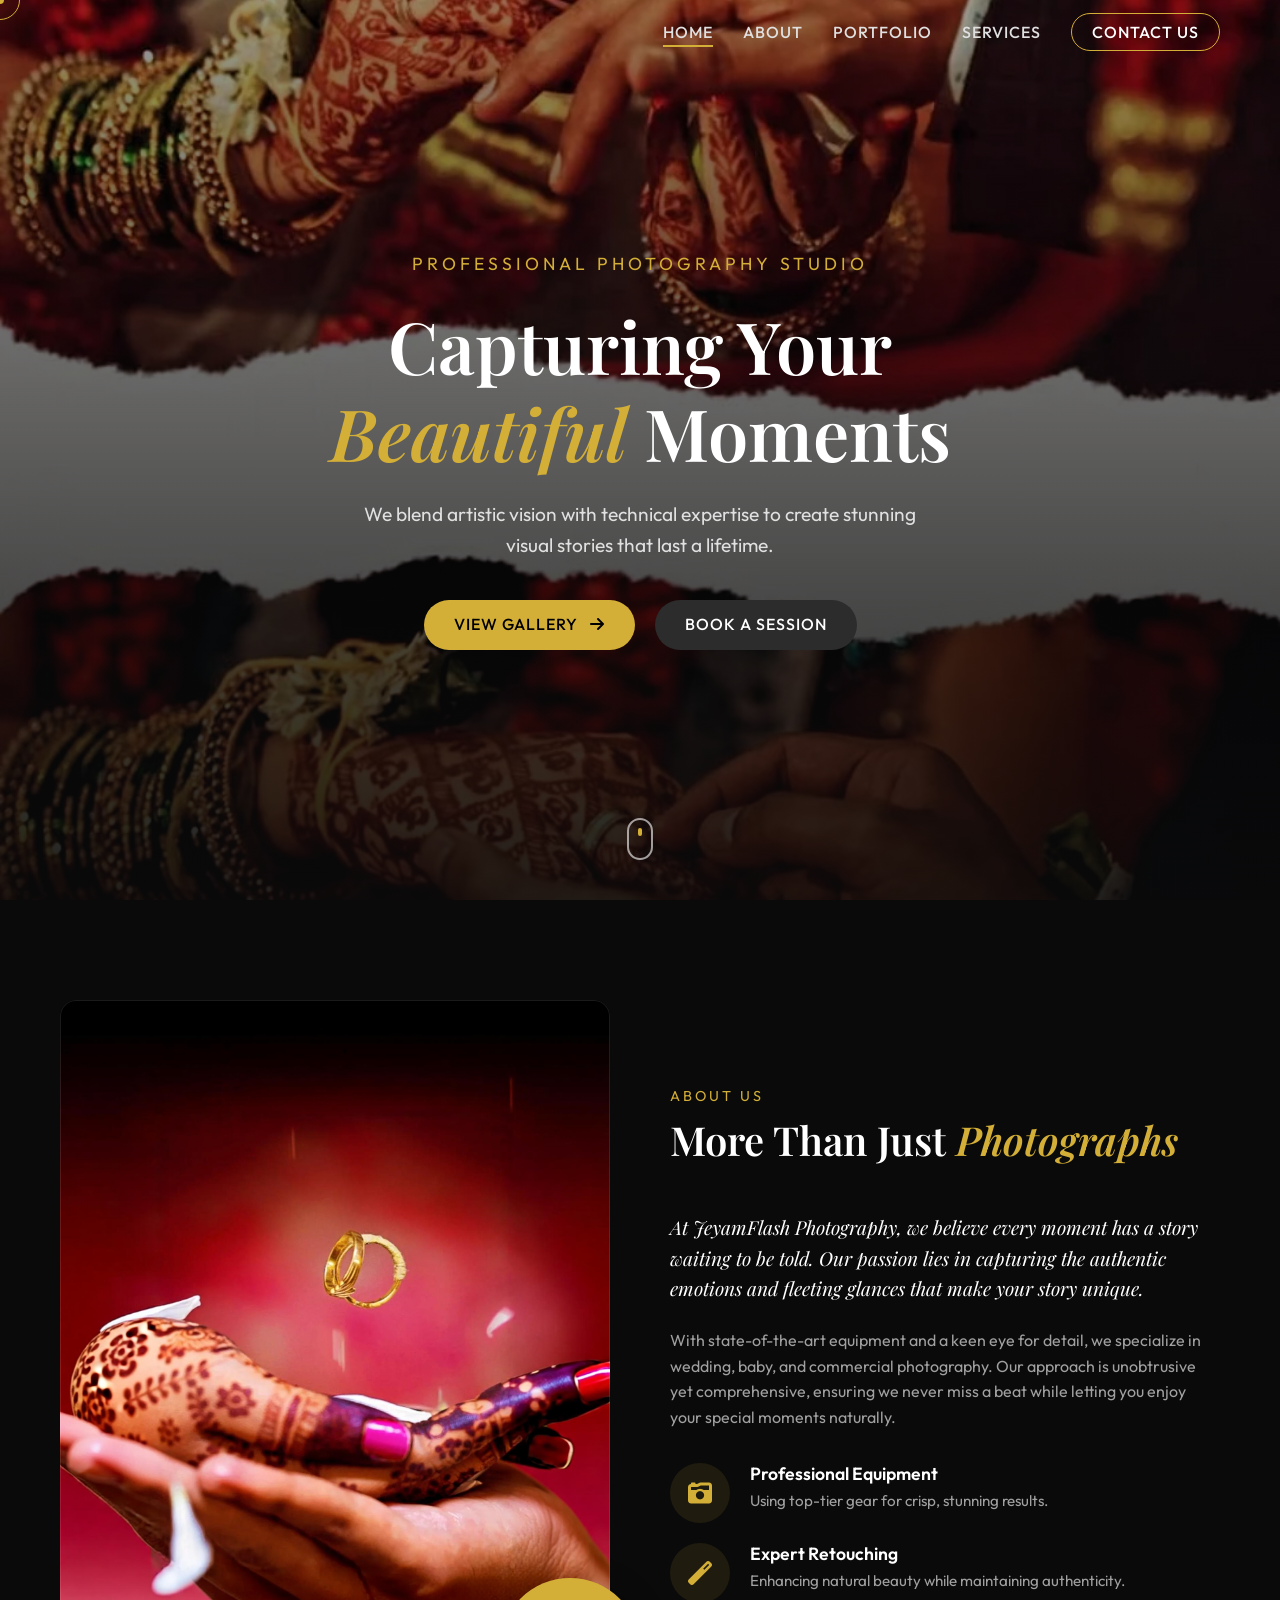
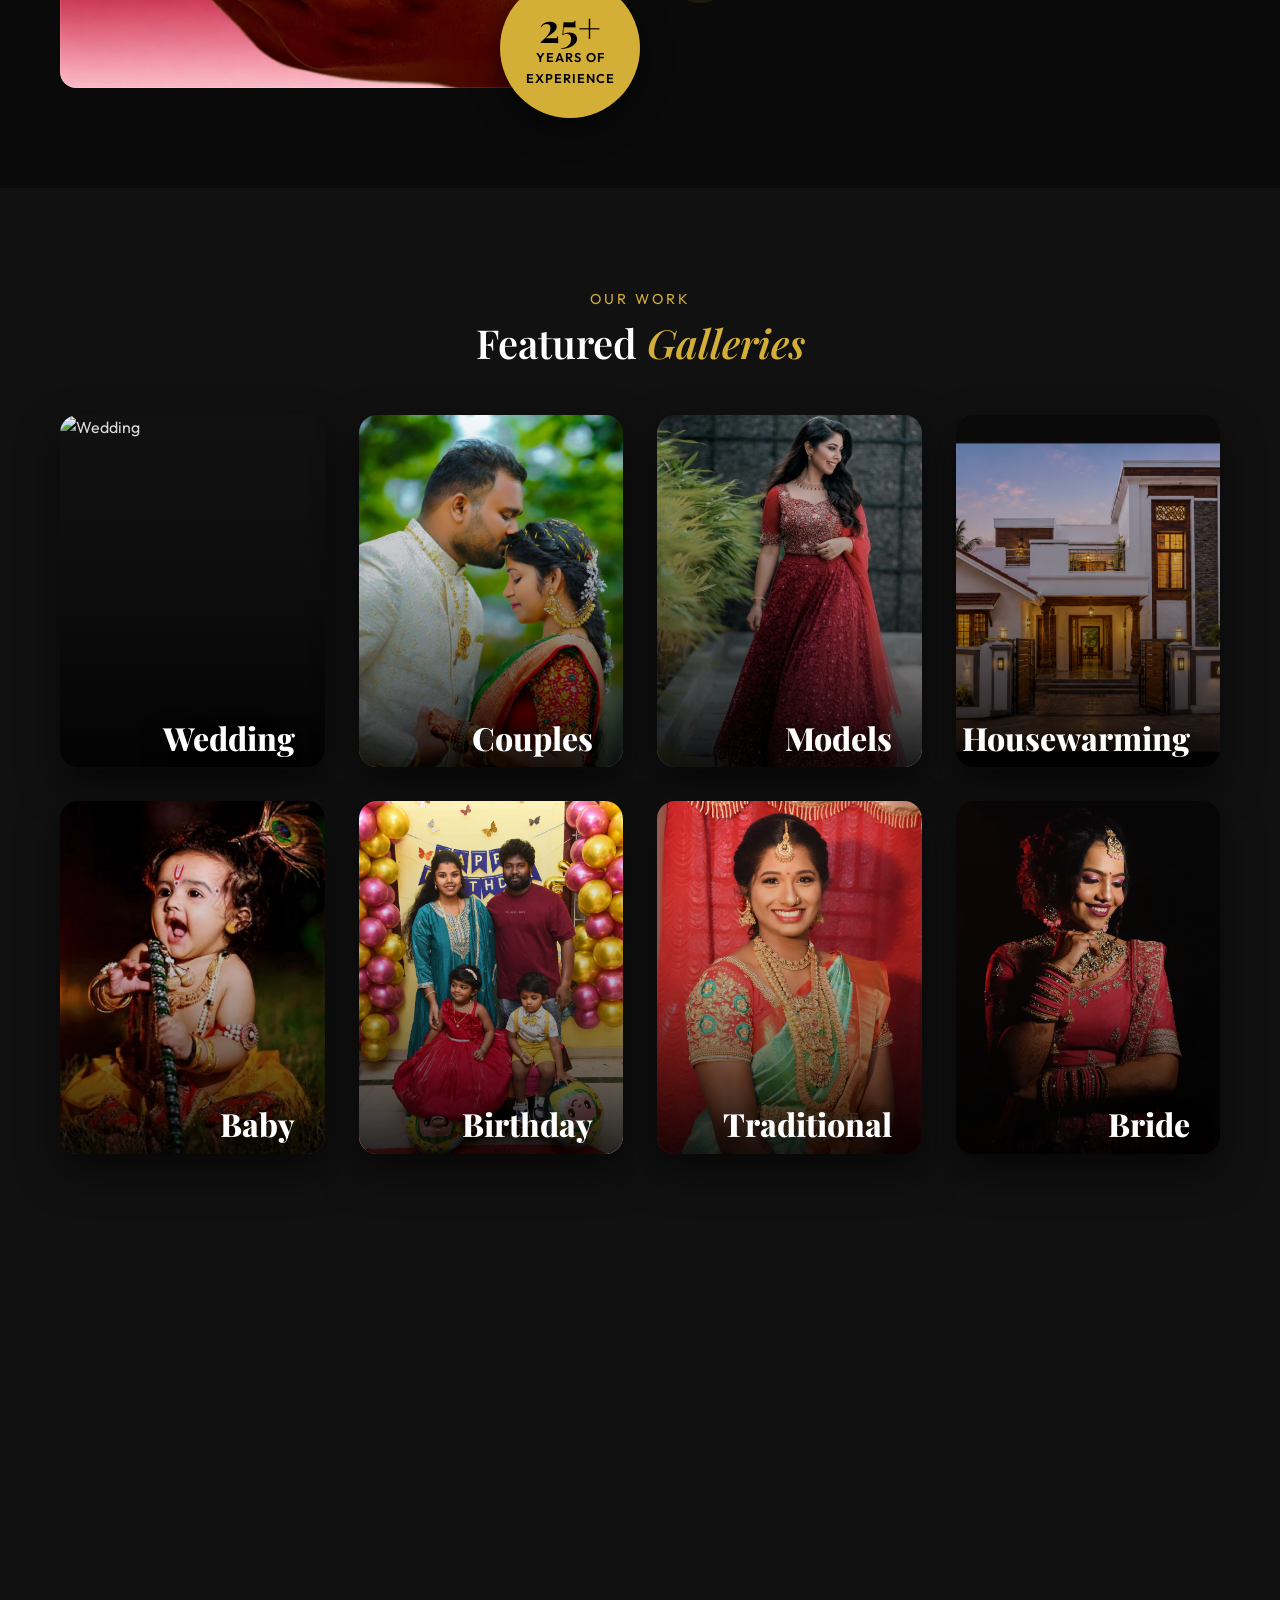
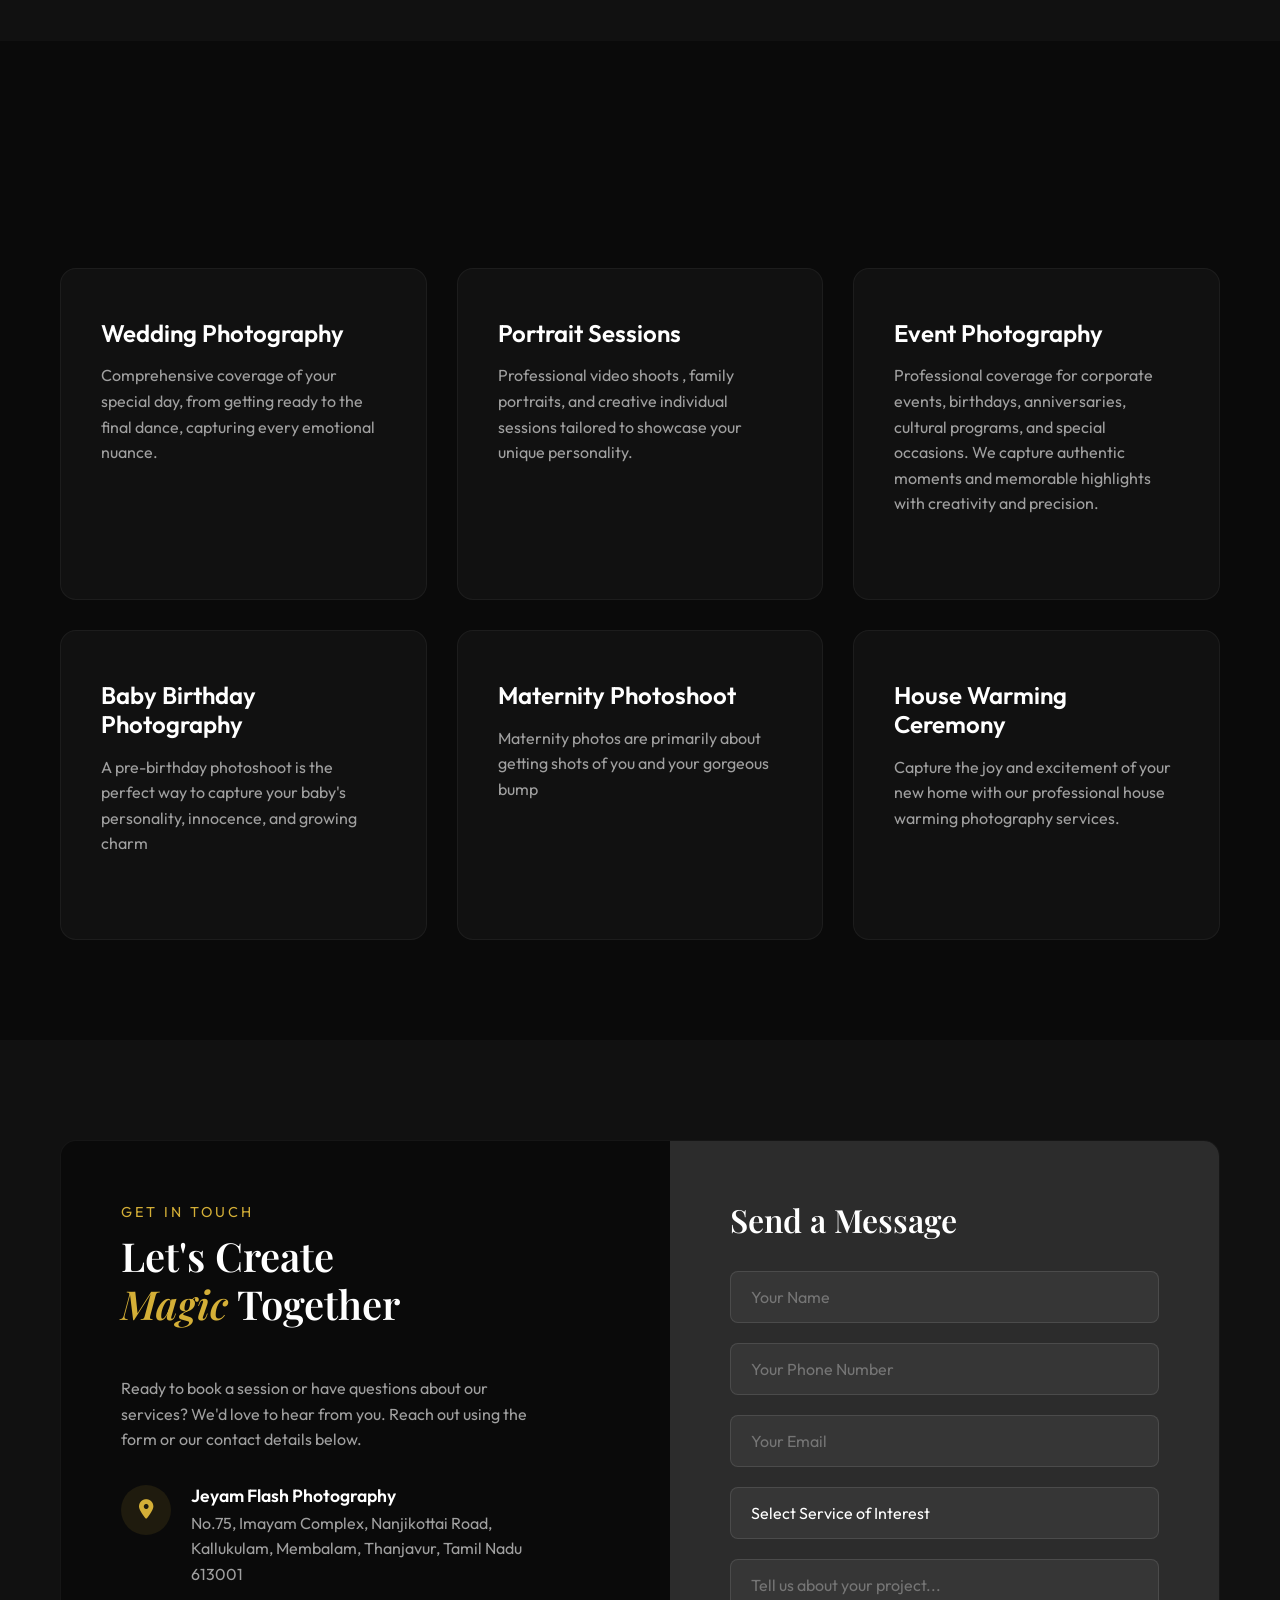
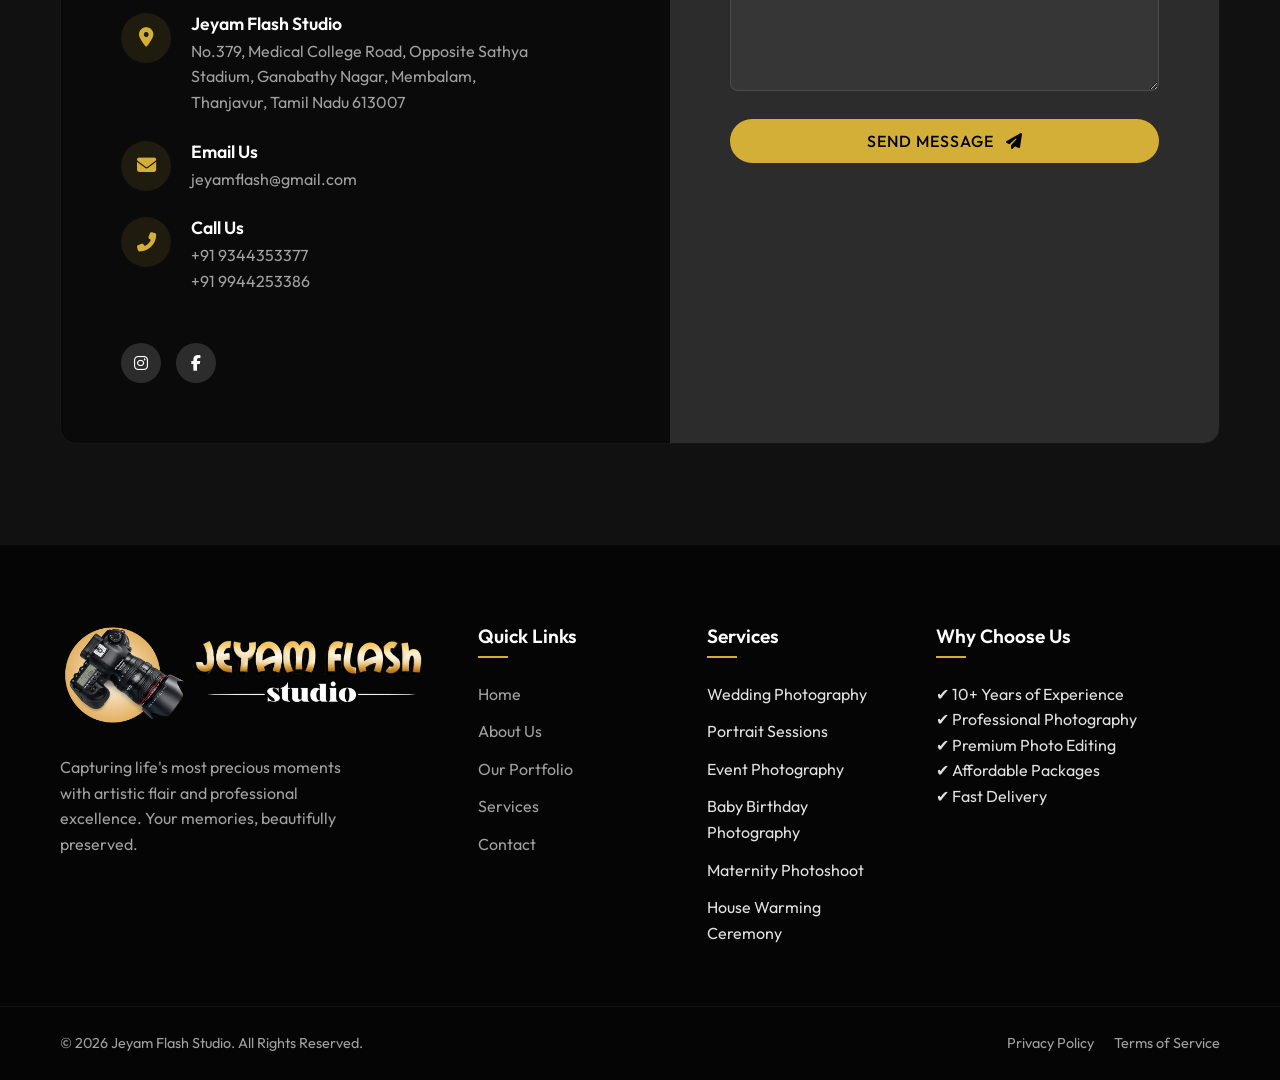
==== index.html @ 6a7c5057 "Add files via upload" ====
<!DOCTYPE html>
<html lang="en">
<head>
    <meta charset="UTF-8">
	<title>Jeyam Flash Digital Studio And Video | Wedding Photography in Thanjavur</title>
	
	<meta charset="UTF-8">
	<meta name="viewport" content="width=device-width, initial-scale=1.0">

	<meta name="title" content="Jeyam Flash Digital Studio And Video">
	<meta name="description" content="Jeyam Flash Digital Studio And Video offers wedding photography, videography, outdoor photoshoots, passport photos, photo frames, album design, drone photography, and digital printing services in Thanjavur.">
	<meta name="keywords" content="Jeyam Flash Studio, Wedding Photography Thanjavur, Wedding Videography, Outdoor Photoshoot, Baby Photoshoot, Passport Photo, Photo Frame, Drone Photography, Album Design, Digital Studio, Thanjavur Photographer">
	<meta name="author" content="Jeyam Flash Digital Studio And Video">
	<meta name="robots" content="index, follow">
	<meta name="language" content="English">
	<meta name="revisit-after" content="7 days">

	<!-- Canonical -->
	<link rel="canonical" href="https://www.yourdomain.com/">

	<!-- Favicon -->
	<link rel="icon" type="image/png" href="favicon.png">

	<!-- Open Graph (Facebook & WhatsApp) -->
	<meta property="og:type" content="website">
	<meta property="og:title" content="Jeyam Flash Digital Studio And Video">
	<meta property="og:description" content="Professional Wedding Photography & Videography Services in Thanjavur.">
	<meta property="og:image" content="https://www.jeyamflash.com/og-image.jpg">
	<meta property="og:url" content="https://www.jeyamflash.com/">
	<meta property="og:site_name" content="Jeyam Flash Digital Studio">

	<!-- Theme Color -->
	<meta name="theme-color" content="#0f172a">

	<!-- Structured Data (Local Business) -->
	<script type="application/ld+json">
	{
	  "@context": "https://schema.org",
	  "@type": "PhotographyBusiness",
	  "name": "Jeyam Flash Digital Studio And Video",
	  "image": "https://www.jeyamflash.com/logo.png",
	  "url": "https://jeyamflash.com",
	  "telephone": "+919944253386",
	  "address": {
		"@type": "PostalAddress",
		"streetAddress": "70, Imayam Complex, Near Maris Corner, N K Road",
		"addressLocality": "Thanjavur",
		"addressRegion": "Tamil Nadu",
		"postalCode": "613001",
		"addressCountry": "IN"
	  },
	  "priceRange": "₹₹",
	  "sameAs": [
		"https://www.facebook.com/jeyamflashthanjavur",
		"https://www.instagram.com/jeyamflashstudio"
	  ]
	}
	</script>	
    
    <!-- Google Fonts -->
    <link rel="preconnect" href="https://fonts.googleapis.com">
    <link rel="preconnect" href="https://fonts.gstatic.com" crossorigin>
    <link href="https://fonts.googleapis.com/css2?family=Outfit:wght@300;400;500;700&family=Playfair+Display:ital,wght@0,400;0,600;1,400&display=swap" rel="stylesheet">
    
	<!-- Favicon for website -->
	<link rel="icon" type="image/png" href="favicon.png">
	
    <!-- Font Awesome for Icons -->
    <link rel="stylesheet" href="https://cdnjs.cloudflare.com/ajax/libs/font-awesome/6.4.0/css/all.min.css">
    
    <link rel="stylesheet" href="style.css">
</head>
<body>
    <!-- Custom Cursor -->
    <div class="cursor-dot"></div>
    <div class="cursor-outline"></div>

    <!-- Navigation -->
    <nav class="navbar">
        <div class="nav-container">
            <a href="index.html" class="logo">
                <img src="logo.png" alt="logo-png-transparent" width="400" height="105" loading="lazy" style="max-width:0%;height:auto;">
            </a>
            
            <div class="menu-btn">
                <div class="menu-btn-burger"></div>
            </div>

            <ul class="nav-links">
                <li><a href="#home" class="active">Home</a></li>
                <li><a href="#about">About</a></li>
                <li><a href="category.html?category=wedding">Portfolio</a></li>
                <li><a href="#services">Services</a></li>
                <li><a href="#contact" class="btn-primary-outline">Contact Us</a></li>
            </ul>
        </div>
    </nav>

    <!-- Hero Section -->
    <header id="home" class="hero">
        <div class="hero-bg">
            <!-- Will be set in CSS or added dynamically -->
        </div>
        <div class="hero-content">
            <p class="subtitle animate-fade-up">Professional Photography Studio</p>
            <h1 class="animate-fade-up delay-1">Capturing Your <br> <span class="highlight-text">Beautiful</span> Moments</h1>
            <p class="hero-desc animate-fade-up delay-2">We blend artistic vision with technical expertise to create stunning visual stories that last a lifetime.</p>
            <div class="hero-btns animate-fade-up delay-3">
                <a href="#portfolio" class="btn btn-primary">View Gallery <i class="fas fa-arrow-right"></i></a>
                <a href="#contact" class="btn btn-secondary">Book a Session</a>
            </div>
        </div>
        
        <div class="scroll-indicator">
            <span class="mouse">
                <span class="wheel"></span>
            </span>
        </div>
    </header>

    <!-- About Section -->
    <section id="about" class="about section-padding">
        <div class="container">
            <div class="about-grid">
                <div class="about-image-wrapper reveal-left">
                    <div class="about-image">
                        <!-- Image injected via CSS/JS -->
                        <img src="Coverpic.jpg" alt="Photographer at work" id="about-img-element">
                    </div>
                    <div class="experience-badge">
                        <span class="number">25+</span>
                        <span class="text">Years of<br>Experience</span>
                    </div>
                </div>
                
                <div class="about-content reveal-right">
                    <div class="section-title">
                        <span class="sub-title">About Us</span>
                        <h2>More Than Just <span class="highlight-text">Photographs</span></h2>
                    </div>
                    <p class="main-p">At JeyamFlash Photography, we believe every moment has a story waiting to be told. Our passion lies in capturing the authentic emotions and fleeting glances that make your story unique.</p>
                    <p>With state-of-the-art equipment and a keen eye for detail, we specialize in wedding, baby, and commercial photography. Our approach is unobtrusive yet comprehensive, ensuring we never miss a beat while letting you enjoy your special moments naturally.</p>
                    
                    <div class="features-list">
                        <div class="feature-item">
                            <i class="fas fa-camera-retro"></i>
                            <div>
                                <h4>Professional Equipment</h4>
                                <p>Using top-tier gear for crisp, stunning results.</p>
                            </div>
                        </div>
                        <div class="feature-item">
                            <i class="fas fa-magic"></i>
                            <div>
                                <h4>Expert Retouching</h4>
                                <p>Enhancing natural beauty while maintaining authenticity.</p>
                            </div>
                        </div>
                    </div>
                </div>
            </div>
        </div>
    </section>

    <!-- Portfolio Section -->
    <section id="portfolio" class="portfolio section-padding bg-darker">
        <div class="container">
            <div class="section-title text-center reveal-up">
                <span class="sub-title">Our Work</span>
                <h2>Featured <span class="highlight-text">Galleries</span></h2>
            </div>

            <!-- <div class="portfolio-filter reveal-up">
                <a href="category.html?category=wedding" class="filter-btn">Wedding</a>
                <a href="category.html?category=baby" class="filter-btn">Baby</a>
                <a href="category.html?category=prewedding" class="filter-btn">PreWedding</a>
                <a href="category.html?category=traditional" class="filter-btn">Traditional</a>
                <a href="category.html?category=maternity" class="filter-btn">Maternity</a>
                <a href="category.html?category=bride" class="filter-btn">Bride</a>
                <a href="category.html?category=groom" class="filter-btn">Groom</a>
                <a href="category.html?category=model" class="filter-btn">Model</a>
                
            </div> -->

            <div class="portfolio-grid">
                <a href="category.html?category=wedding" class="portfolio-item category-card reveal-up">
                    <div class="portfolio-img">
                        <img src="jeyam_flash_wedding_001.jpg" alt="Wedding">
                    </div>
                    <div class="portfolio-overlay">
                        <div class="portfolio-info">
                            <h3>Wedding</h3>
                        </div>
                    </div>
                </a>


                <a href="category.html?category=couples" class="portfolio-item category-card reveal-up">
                    <div class="portfolio-img">
                        <img src="jeyam_flash_couples_001.jpg" alt="Couples">
                    </div>
                    <div class="portfolio-overlay">
                        <div class="portfolio-info">
                            <h3>Couples</h3>
                        </div>
                    </div>
                </a>

                

                <a href="category.html?category=model" class="portfolio-item category-card reveal-up">
                    <div class="portfolio-img">
                        <img src="Jeyammodel1.jpg" alt="Models">
                    </div>
                    <div class="portfolio-overlay">
                        <div class="portfolio-info">
                            <h3>Models</h3>
                        </div>
                    </div>
                </a>

                 <a href="category.html?category=housewarming" class="portfolio-item category-card reveal-up">
                    <div class="portfolio-img">
                        <img src="HousePic1.png" alt="Housewarming">
                    </div>
                    <div class="portfolio-overlay">
                        <div class="portfolio-info">
                            <h3>Housewarming</h3>
                        </div>
                    </div>
                </a>

                <a href="category.html?category=baby" class="portfolio-item category-card reveal-up">
                    <div class="portfolio-img">
                        <img src="JeyamBaby.jpg" alt="Baby">
                    </div>
                    <div class="portfolio-overlay">
                        <div class="portfolio-info">
                            <h3>Baby</h3>
                        </div>
                    </div>
                </a>

                <a href="category.html?category=birthday" class="portfolio-item category-card reveal-up">
                    <div class="portfolio-img">
                        <img src="jeyam_flash_birthday_001.jpg" alt="Birthday">
                    </div>
                    <div class="portfolio-overlay">
                        <div class="portfolio-info">
                            <h3>Birthday</h3>
                        </div>
                    </div>
                </a>

                <a href="category.html?category=traditional" class="portfolio-item category-card reveal-up">
                    <div class="portfolio-img">
                        <img src="JeyamTraditional.jpg" alt="Traditional">
                    </div>
                    <div class="portfolio-overlay">
                        <div class="portfolio-info">
                            <h3>Traditional</h3>
                        </div>
                    </div>
                </a>

                <a href="category.html?category=bride" class="portfolio-item category-card reveal-up">
                    <div class="portfolio-img">
                        <img src="JeyamBride.jpg" alt="Bride">
                    </div>
                    <div class="portfolio-overlay">
                        <div class="portfolio-info">
                            <h3>Bride</h3>
                        </div>
                    </div>
                </a>

                <a href="category.html?category=groom" class="portfolio-item category-card reveal-up">
                    <div class="portfolio-img">
                        <img src="Jeyamgroom3.jpg" alt="Groom">
                    </div>
                    <div class="portfolio-overlay">
                        <div class="portfolio-info">
                            <h3>Groom</h3>
                        </div>
                    </div>
                </a>

                <a href="category.html?category=maternity" class="portfolio-item category-card reveal-up">
                    <div class="portfolio-img">
                        <img src="JeyamMaternity.jpg" alt="Maternity">
                    </div>
                    <div class="portfolio-overlay">
                        <div class="portfolio-info">
                            <h3>Maternity</h3>
                        </div>
                    </div>
                </a>
				
                <a href="category.html?category=passport" class="portfolio-item category-card reveal-up">
                    <div class="portfolio-img">
                        <img src="jeyam_flash_photocopy_001.jpg" alt="Passport Size Photo">
                    </div>
                    <div class="portfolio-overlay">
                        <div class="portfolio-info">
                            <h3>Photocopy</h3>
                        </div>
                    </div>
                </a>				

                <a href="category.html?category=idcard" class="portfolio-item category-card reveal-up">
                    <div class="portfolio-img">
                        <img src="jeyam_flash_idcard_001.jpg" alt="ID Card">
                    </div>
                    <div class="portfolio-overlay">
                        <div class="portfolio-info">
                            <h3>ID Card</h3>
                        </div>
                    </div>
                </a>

            </div>
    </section>

    <!-- Services Section -->
    <section id="services" class="services section-padding">
        <div class="container">
            <div class="section-title text-center reveal-up">
                <span class="sub-title">What We Do</span>
                <h2>Our <span class="highlight-text">Services</span></h2>
            </div>

            <div class="services-grid">
                <div class="service-card reveal-up">
                   
                    <h3>Wedding Photography</h3>
                    <p>Comprehensive coverage of your special day, from getting ready to the final dance, capturing every emotional nuance.</p>
                    <!-- <a href="#" class="service-link">Learn More <i class="fas fa-arrow-right"></i></a> -->
                </div>

                <div class="service-card reveal-up" style="transition-delay: 100ms;">
                   
                    <h3>Portrait Sessions</h3>
                    <p>Professional video shoots , family portraits, and creative individual sessions tailored to showcase your unique personality.</p>
                    <!-- <a href="#" class="service-link">Learn More <i class="fas fa-arrow-right"></i></a> -->
                </div>

                <div class="service-card reveal-up" style="transition-delay: 200ms;">
                    
                    <h3>Event Photography</h3>
                    <p>Professional coverage for corporate events, birthdays, anniversaries, cultural programs, and special occasions. We capture authentic moments and memorable highlights with creativity and precision.</p>
                    <!-- <a href="#" class="service-link">Learn More <i class="fas fa-arrow-right"></i></a> -->
                </div>

                <div class="service-card reveal-up" style="transition-delay: 200ms;">
                    
                    <h3>Baby Birthday Photography</h3>
                    <p>A pre-birthday photoshoot is the perfect way to capture your baby's personality, innocence, and growing charm</p>
                    <!-- <a href="#" class="service-link">Learn More <i class="fas fa-arrow-right"></i></a> -->
                </div>

                <div class="service-card reveal-up" style="transition-delay: 200ms;">
                    
                    <h3>Maternity Photoshoot</h3>
                    <p>Maternity photos are primarily about getting shots of you and your gorgeous bump</p>
                    <!-- <a href="#" class="service-link">Learn More <i class="fas fa-arrow-right"></i></a> -->
                </div>

                <div class="service-card reveal-up" style="transition-delay: 200ms;">
                    
                    <h3>House Warming Ceremony</h3>
                    <p>Capture the joy and excitement of your new home with our professional house warming photography services.</p>
                    <!-- <a href="#" class="service-link">Learn More <i class="fas fa-arrow-right"></i></a> -->
                </div>

            </div>
        </div>
    </section>

    <!-- Contact Section -->
    <section id="contact" class="contact section-padding bg-darker">
        <div class="container">
            <div class="contact-wrapper">
                <div class="contact-info reveal-left">
                    <div class="section-title">
                        <span class="sub-title">Get In Touch</span>
                        <h2>Let's Create <br><span class="highlight-text">Magic</span> Together</h2>
                    </div>
                    <p>Ready to book a session or have questions about our services? We'd love to hear from you. Reach out using the form or our contact details below.</p>
                    
                    <div class="contact-details">
                        <div class="contact-item">
                            <div class="icon-box">
                                <i class="fas fa-map-marker-alt"></i>
                            </div>
                            <div>
                                <h4>Jeyam Flash Photography</h4>
                                <p>No.75, Imayam Complex, Nanjikottai Road, Kallukulam, Membalam, Thanjavur, Tamil Nadu 613001 </p>
                            </div>
                        </div>

                        <div class="contact-item">
                            <div class="icon-box">
                                <i class="fas fa-map-marker-alt"></i>
                            </div>
                            <div>
                                <h4>Jeyam Flash Studio</h4>
                                <p>No.379, Medical College Road, Opposite Sathya Stadium, Ganabathy Nagar, Membalam, Thanjavur, Tamil Nadu 613007</p>
                            </div>
                        </div>
                        
                        <div class="contact-item">
                            <div class="icon-box">
                                <i class="fas fa-envelope"></i>
                            </div>
                            <div>
                                <h4>Email Us</h4>
                                <p>jeyamflash@gmail.com</p>
                            </div>
                        </div>
                        
                        <div class="contact-item">
                            <div class="icon-box">
                                <i class="fas fa-phone-alt"></i>
                            </div>
                            <div>
                                <h4>Call Us</h4>
                                <p>+91 9344353377</p>
                                <p>+91 9944253386</p>
                            </div>
                        </div>
                    </div>
                    
                    <div class="social-links">
                        <a href="https://www.instagram.com/jeyamflashstudio/reels/" target="_blank" rel="noopener noreferrer"><i class="fab fa-instagram"></i></a>
                        <a href="https://www.facebook.com/jeyamflash/" target="_blank" rel="noopener noreferrer"><i class="fab fa-facebook-f"></i></a>
                    </div>
                </div>
                
                <div class="contact-form-wrapper reveal-right">
                    <form class="contact-form" id="contactForm">
                        <h3>Send a Message</h3>
                        <div class="form-group">
                            <input type="text" id="name" placeholder="Your Name" required>
                        </div>
                        <div class="form-group">
                            <input type="tel" id="phone" placeholder="Your Phone Number" pattern="[0-9]+" inputmode="numeric" required>
                        </div>
                        <div class="form-group">
                            <input type="email" id="email" placeholder="Your Email" required>
                        </div>
                        <div class="form-group">
                            <select id="service" required>
                                <option value="" disabled selected>Select Service of Interest</option>
                                <option value="wedding">Wedding Photography</option>
                                <option value="house-warming">House Warming</option>
                                <option value="pre-wedding">Pre-Wedding Photography</option>
                                <option value="baby photoshoot">Baby Photoshoot</option>
                                <option value="maternity photoshoot">Maternity Photoshoot</option>
                                <option value="house-warming ceremony">House Warming Ceremony</option>
                                <option value="other">Other</option>
                            </select>
                        </div>
                        <div class="form-group">
                            <textarea id="message" rows="5" placeholder="Tell us about your project..." required></textarea>
                        </div>
                        <button type="submit" class="btn btn-primary w-100">Send Message <i class="fas fa-paper-plane"></i></button>
                    </form>
                </div>
            </div>
        </div>
    </section>

    <!-- Footer -->
    <footer>
        <div class="footer-top">
            <div class="container">
                <div class="footer-grid">
                    <div class="footer-widget brand-widget">
                        <a href="#" class="logo">
                            <span class="logo-text"><img src="logo.png" alt="Jeyam Flash Studio Logo" class="logo-img"></span>
                        </a>
                        <p>Capturing life's most precious moments with artistic flair and professional excellence. Your memories, beautifully preserved.</p>
                    </div>
                    
                    <div class="footer-widget links-widget">
                        <h3>Quick Links</h3>
                        <ul>
                            <li><a href="#home">Home</a></li>
                            <li><a href="#about">About Us</a></li>
                            <li><a href="#portfolio">Our Portfolio</a></li>
                            <li><a href="#services">Services</a></li>
                            <li><a href="#contact">Contact</a></li>
                        </ul>
                    </div>
					
                    <div class="footer-widget links-widget">
                        <h3>Services</h3>
                        <ul>
                            <li>Wedding Photography</li>
                            <li>Portrait Sessions</li>
                            <li>Event Photography</li>
                            <li>Baby Birthday Photography</li>
                            <li>Maternity Photoshoot</li>
							<li>House Warming Ceremony</li>
                        </ul>
                    </div>
                    
                    <div class="footer-widget">
						<h3>Why Choose Us</h3>

						<ul class="footer-list">
							<li>✔ 10+ Years of Experience</li>
							<li>✔ Professional Photography</li>
							<li>✔ Premium Photo Editing</li>
							<li>✔ Affordable Packages</li>
							<li>✔ Fast Delivery</li>
						</ul>
					</div>
                </div>
            </div>
        </div>
        
        <div class="footer-bottom">
            <div class="container">
                <div class="bottom-content">
                    <p>&copy; 2026 Jeyam Flash Studio. All Rights Reserved.</p>
                    <div class="footer-bottom-links">
                        <a href="#">Privacy Policy</a>
                        <a href="#">Terms of Service</a>
                    </div>
                </div>
            </div>
        </div>
    </footer>

    <script src="script.js"></script>
</body>
</html>
---- style.css ----
/* 
 * JeyamFlash Photography - Style
 */

:root {
    /* Color Palette - Premium Dark Theme */
    --bg-color: #0a0a0a;
    --bg-color-alt: #111111;
    --bg-color-glass: rgba(10, 10, 10, 0.8);
    --text-color: #e0e0e0;
    --text-color-muted: #a0a0a0;
    
    /* Brand Colors */
    --primary-color: #d4af37; /* Gold */
    --primary-color-hover: #f1c40f;
    --secondary-color: #2c2c2c;
    --secondary-color-hover: #3c3c3c;
    
    /* Typography */
    --font-primary: 'Outfit', sans-serif;
    --font-secondary: 'Playfair Display', serif;
    
    /* Layout */
    --container-width: 1200px;
    --section-padding: 100px 0;
    
    /* Borders & Shadows */
    --border-radius: 8px;
    --border-radius-lg: 16px;
    --box-shadow: 0 10px 30px rgba(0, 0, 0, 0.5);
    --glass-border: 1px solid rgba(255, 255, 255, 0.05);
    
    /* Transitions */
    --transition-fast: 0.3s ease;
    --transition-slow: 0.6s cubic-bezier(0.16, 1, 0.3, 1);
}

/* Base Styles */
* {
    margin: 0;
    padding: 0;
    box-sizing: border-box;
}

html {
    scroll-behavior: smooth;
    font-size: 16px;
}

/* Ensure anchored sections aren't hidden behind the fixed navbar */
html {
    /* Adjust this value if your navbar height changes */
    scroll-padding-top: 90px;
}

body {
    font-family: var(--font-primary);
    background-color: var(--bg-color);
    color: var(--text-color);
    line-height: 1.6;
    overflow-x: hidden;
    cursor: none; /* Hide default cursor for custom cursor */
    min-height: 100vh;
}

h1, h2, h3, h4, h5, h6 {
    font-family: var(--font-secondary);
    color: #ffffff;
    font-weight: 600;
    line-height: 1.2;
}

a {
    text-decoration: none;
    color: inherit;
    transition: var(--transition-fast);
}

ul {
    list-style: none;
}

img {
    max-width: 100%;
    height: auto;
    display: block;
}

.container {
    max-width: var(--container-width);
    margin: 0 auto;
    padding: 0 20px;
}

.section-padding {
    padding: var(--section-padding);
}

.bg-darker {
    background-color: var(--bg-color-alt);
}

.text-center {
    text-align: center;
}

.mt-5 {
    margin-top: 3rem;
}

.w-100 {
    width: 100%;
}

/* Custom Cursor */
.cursor-dot {
    width: 8px;
    height: 8px;
    background-color: var(--primary-color);
    border-radius: 50%;
    position: fixed;
    top: 0;
    left: 0;
    transform: translate(-50%, -50%);
    z-index: 9999;
    pointer-events: none;
    transition: width 0.2s, height 0.2s;
}

.cursor-outline {
    width: 40px;
    height: 40px;
    border: 1px solid var(--primary-color);
    border-radius: 50%;
    position: fixed;
    top: 0;
    left: 0;
    transform: translate(-50%, -50%);
    z-index: 9998;
    pointer-events: none;
    transition: width 0.2s, height 0.2s, background-color 0.2s;
}

/* Ensure navbar remains on top of any page content */
.navbar,
.nav-links,
.nav-links li a.btn-primary-outline {
    position: relative;
    z-index: 100001;
}

/* Typography Utilities */
.highlight {
    color: var(--primary-color);
}

.highlight-text {
    font-style: italic;
    color: var(--primary-color);
}

.section-title {
    margin-bottom: 3rem;
}

.section-title .sub-title {
    display: block;
    font-family: var(--font-primary);
    font-size: 0.9rem;
    text-transform: uppercase;
    letter-spacing: 3px;
    color: var(--primary-color);
    margin-bottom: 0.5rem;
}

.section-title h2 {
    font-size: 2.5rem;
    position: relative;
    display: inline-block;
}

/* Buttons */
.btn {
    display: inline-block;
    padding: 12px 30px;
    border-radius: 30px;
    font-weight: 500;
    font-size: 1rem;
    letter-spacing: 1px;
    cursor: pointer;
    transition: var(--transition-fast);
    border: none;
    outline: none;
    text-transform: uppercase;
    font-family: var(--font-primary);
}

.btn i {
    margin-left: 8px;
    transition: transform var(--transition-fast);
}

.btn:hover i {
    transform: translateX(5px);
}

.btn-primary {
    background-color: var(--primary-color);
    color: #000;
}

.btn-primary:hover {
    background-color: var(--primary-color-hover);
    box-shadow: 0 5px 15px rgba(212, 175, 55, 0.4);
}

.btn-secondary {
    background-color: var(--secondary-color);
    color: #fff;
}

.btn-secondary:hover {
    background-color: var(--secondary-color-hover);
}

.btn-outline {
    background-color: transparent;
    border: 1px solid var(--primary-color);
    color: var(--primary-color);
}

.btn-outline:hover {
    background-color: var(--primary-color);
    color: #000;
}

.btn-primary-outline {
    border: 1px solid var(--primary-color);
    color: #fff;
    padding: 8px 20px;
    border-radius: 20px;
    position: relative;
    z-index: 1002;
    pointer-events: auto;
    white-space: nowrap;
}

.btn-primary-outline:hover {
    
    color: white;
}

/* Navigation */
.navbar {
    position: fixed;
    top: 0;
    left: 0;
    width: 100%;
    padding: 20px 0;
    z-index: 99999;
    transition: var(--transition-fast);
}

.navbar.scrolled {
    background-color: var(--bg-color-glass);
    backdrop-filter: blur(10px);
    -webkit-backdrop-filter: blur(10px);
    padding: 15px 0;
    border-bottom: var(--glass-border);
    box-shadow: 0 4px 30px rgba(0, 0, 0, 0.1);
}

.nav-container {
    max-width: var(--container-width);
    margin: 0 auto;
    padding: 0 20px;
    display: flex;
    justify-content: space-between;
    align-items: center;
}

.logo {
    display: inline-flex;
    align-items: center;
    gap: 12px;
    font-family: var(--font-secondary);
    font-size: 1.8rem;
    font-weight: 600;
}

.nav-logo {
    height: 64px;
    width: auto;
    display: block;
}

.logo-text {
    letter-spacing: 1px;
}

.nav-links {
    display: flex;
    align-items: center;
    gap: 30px;
    position: relative;
    z-index: 1001;
}

.nav-links li a {
    font-size: 1rem;
    font-weight: 500;
    text-transform: uppercase;
    letter-spacing: 1px;
    position: relative;
}

.nav-links li a:not(.btn-primary-outline)::after {
    content: '';
    position: absolute;
    width: 0;
    height: 2px;
    bottom: -5px;
    left: 0;
    background-color: var(--primary-color);
    transition: var(--transition-fast);
}

.nav-links li a:not(.btn-primary-outline):hover::after,
.nav-links li a.active:not(.btn-primary-outline)::after {
    width: 100%;
}

.nav-links li a:hover {
    color: var(--primary-color);
}

.menu-btn {
    display: none;
    cursor: pointer;
    width: 30px;
    height: 20px;
    position: relative;
    z-index: 1001;
}

.menu-btn-burger {
    width: 100%;
    height: 2px;
    background-color: #fff;
    position: absolute;
    top: 50%;
    transform: translateY(-50%);
    transition: var(--transition-fast);
}

.menu-btn-burger::before,
.menu-btn-burger::after {
    content: '';
    position: absolute;
    width: 100%;
    height: 2px;
    background-color: #fff;
    transition: var(--transition-fast);
}

.menu-btn-burger::before {
    top: -8px;
}

.menu-btn-burger::after {
    top: 8px;
}

.menu-btn.open .menu-btn-burger {
    background-color: transparent;
}

.menu-btn.open .menu-btn-burger::before {
    transform: rotate(45deg);
    top: 0;
}

.menu-btn.open .menu-btn-burger::after {
    transform: rotate(-45deg);
    top: 0;
}

/* Hero Section */
.hero {
    height: 100vh;
    min-height: 600px;
    display: flex;
    align-items: center;
    justify-content: center;
    position: relative;
    text-align: center;
    padding: 0 20px;
    overflow: hidden;
}

.hero-bg {
    position: absolute;
    top: 0;
    left: 0;
    width: 100%;
    height: 100%;
    background: linear-gradient(rgba(0, 0, 0, 0.4), rgba(10, 10, 10, 0.9)), url('Jeyamcover.jpg') center/cover no-repeat;
    z-index: -1;
    transform: scale(1.05);
    transition: transform 10s ease-out;
}

.hero.loaded .hero-bg {
    transform: scale(1);
}

.hero-content {
    max-width: 800px;
    z-index: 1;
}

.hero .subtitle {
    font-size: 1.1rem;
    letter-spacing: 4px;
    text-transform: uppercase;
    color: var(--primary-color);
    margin-bottom: 1.5rem;
}

.hero h1 {
    font-size: 4.5rem;
    margin-bottom: 1.5rem;
}

.hero-desc {
    font-size: 1.2rem;
    color: var(--text-color);
    margin-bottom: 2.5rem;
    max-width: 600px;
    margin-left: auto;
    margin-right: auto;
}

.hero-btns {
    display: flex;
    gap: 20px;
    justify-content: center;
}

/* Scroll Indicator */
.scroll-indicator {
    position: absolute;
    bottom: 40px;
    left: 50%;
    transform: translateX(-50%);
}

.mouse {
    width: 26px;
    height: 42px;
    border: 2px solid rgba(255, 255, 255, 0.6);
    border-radius: 20px;
    display: block;
    position: relative;
}

.wheel {
    width: 4px;
    height: 8px;
    background-color: var(--primary-color);
    border-radius: 2px;
    position: absolute;
    top: 8px;
    left: 50%;
    transform: translateX(-50%);
    animation: scroll 2s infinite;
}

@keyframes scroll {
    0% { top: 8px; opacity: 1; }
    100% { top: 24px; opacity: 0; }
}

/* Animations */
.animate-fade-up {
    opacity: 0;
    transform: translateY(30px);
    transition: opacity 1s ease, transform 1s ease;
}

.animate-fade-up.active {
    opacity: 1;
    transform: translateY(0);
}

.delay-1 { transition-delay: 0.2s; }
.delay-2 { transition-delay: 0.4s; }
.delay-3 { transition-delay: 0.6s; }

/* Scroll Reveal */
.reveal-up {
    opacity: 0;
    transform: translateY(50px);
    transition: all 0.8s ease;
}

.reveal-left {
    opacity: 0;
    transform: translateX(-50px);
    transition: all 0.8s ease;
}

.reveal-right {
    opacity: 0;
    transform: translateX(50px);
    transition: all 0.8s ease;
}

.reveal-up.active, .reveal-left.active, .reveal-right.active {
    opacity: 1;
    transform: translate(0);
}

/* About Section */
.about-grid {
    display: grid;
    grid-template-columns: 1fr 1fr;
    gap: 60px;
    align-items: center;
}

.about-image-wrapper {
    position: relative;
    border-radius: var(--border-radius-lg);
}

.about-image {
    border-radius: var(--border-radius-lg);
    overflow: hidden;
    position: relative;
}

.about-image::before {
    content: '';
    position: absolute;
    top: 0;
    left: 0;
    width: 100%;
    height: 100%;
    border-radius: var(--border-radius-lg);
    box-shadow: inset 0 0 0 1px rgba(255, 255, 255, 0.1);
    z-index: 1;
    pointer-events: none;
}

.about-image img {
    width: 100%;
    height: auto;
    object-fit: cover;
    transition: transform 0.8s ease;
}

.about-image:hover img {
    transform: scale(1.05);
}

.experience-badge {
    position: absolute;
    bottom: -30px;
    right: -30px;
    background-color: var(--primary-color);
    color: #000;
    padding: 30px;
    border-radius: 50%;
    width: 140px;
    height: 140px;
    display: flex;
    flex-direction: column;
    justify-content: center;
    align-items: center;
    text-align: center;
    box-shadow: var(--box-shadow);
    z-index: 2;
}

.experience-badge .number {
    font-family: var(--font-secondary);
    font-size: 2.5rem;
    font-weight: 700;
    line-height: 1;
}

.experience-badge .text {
    font-size: 0.8rem;
    text-transform: uppercase;
    font-weight: 600;
    letter-spacing: 1px;
}

.about-content .main-p {
    font-size: 1.2rem;
    color: #fff;
    margin-bottom: 1.5rem;
    font-family: var(--font-secondary);
    font-style: italic;
}

.about-content p {
    margin-bottom: 2rem;
    color: var(--text-color-muted);
}

.features-list {
    display: flex;
    flex-direction: column;
    gap: 20px;
}

.feature-item {
    display: flex;
    align-items: flex-start;
    gap: 20px;
}

.feature-item i {
    font-size: 1.5rem;
    color: var(--primary-color);
    background-color: rgba(212, 175, 55, 0.1);
    width: 60px;
    height: 60px;
    border-radius: 50%;
    display: flex;
    align-items: center;
    justify-content: center;
    flex-shrink: 0;
}

.feature-item h4 {
    margin-bottom: 5px;
    font-family: var(--font-primary);
    font-size: 1.1rem;
}

.feature-item p {
    margin-bottom: 0;
    font-size: 0.95rem;
}

/* Portfolio Section */
.portfolio-filter {
    display: flex;
    justify-content: center;
    gap: 15px;
    margin-bottom: 3rem;
    flex-wrap: wrap;
}

.filter-btn {
    background: transparent;
    border: none;
    color: var(--text-color);
    font-family: var(--font-primary);
    font-size: 1rem;
    text-transform: uppercase;
    letter-spacing: 1px;
    padding: 8px 20px;
    cursor: pointer;
    position: relative;
    transition: var(--transition-fast);
}

.filter-btn::after {
    content: '';
    position: absolute;
    width: 0;
    height: 2px;
    bottom: 0;
    left: 50%;
    transform: translateX(-50%);
    background-color: var(--primary-color);
    transition: var(--transition-fast);
}

.filter-btn:hover, .filter-btn.active {
    color: #fff;
}

.filter-btn:hover::after, .filter-btn.active::after {
    width: 80%;
}

.portfolio-grid {
    display: grid;
    grid-template-columns: repeat(auto-fill, minmax(350px, 1fr));
    gap: 30px;
}

.portfolio-item {
    border-radius: var(--border-radius);
    overflow: hidden;
    position: relative;
    aspect-ratio: 4/5;
}

.portfolio-img {
    width: 100%;
    height: 100%;
    position: relative;
}

.portfolio-img img {
    width: 100%;
    height: 100%;
    object-fit: cover;
    transition: transform 0.6s ease;
}

.portfolio-item:hover .portfolio-img img {
    transform: scale(1.1);
}

.portfolio-overlay {
    position: absolute;
    top: 0;
    left: 0;
    width: 100%;
    height: 100%;
    background: linear-gradient(to top, rgba(0,0,0,0.9) 0%, rgba(0,0,0,0.2) 50%, transparent 100%);
    display: flex;
    flex-direction: column;
    justify-content: flex-end;
    padding: 30px;
    opacity: 0;
    transition: all 0.4s ease;
}

.portfolio-item:hover .portfolio-overlay {
    opacity: 1;
}

.portfolio-info {
    transform: translateY(20px);
    transition: transform 0.4s ease;
}

.portfolio-item:hover .portfolio-info {
    transform: translateY(0);
}

.portfolio-info h3 {
    font-size: 1.5rem;
    margin-bottom: 5px;
}

.portfolio-info span {
    color: var(--primary-color);
    font-size: 0.9rem;
    text-transform: uppercase;
    letter-spacing: 2px;
}

.view-btn {
    position: absolute;
    top: 30px;
    right: 30px;
    width: 50px;
    height: 50px;
    background-color: rgba(255, 255, 255, 0.1);
    backdrop-filter: blur(5px);
    -webkit-backdrop-filter: blur(5px);
    border-radius: 50%;
    display: flex;
    align-items: center;
    justify-content: center;
    color: #fff;
    transform: scale(0);
    transition: transform 0.4s cubic-bezier(0.175, 0.885, 0.32, 1.275);
}

.portfolio-item:hover .view-btn {
    transform: scale(1);
    transition-delay: 0.1s;
}

.view-btn:hover {
    background-color: var(--primary-color);
    color: #000;
}

/* Category-style cards on homepage */
.portfolio-item.category-card {
    border-radius: 18px;
    aspect-ratio: 3/4;
    overflow: hidden;
    box-shadow: 0 18px 40px rgba(0,0,0,0.6);
    transition: transform 0.6s cubic-bezier(0.16, 1, 0.3, 1), box-shadow 0.3s ease;
}

.portfolio-item.category-card .portfolio-overlay {
    opacity: 1;
    background: linear-gradient(to top, rgba(0,0,0,0.85) 0%, rgba(0,0,0,0.25) 50%, transparent 100%);
    display: flex;
    align-items: flex-end;
    padding: 30px;
}

.portfolio-item.category-card .portfolio-info h3 {
    font-size: 2rem;
    color: #fff;
    font-weight: 800;
    text-transform: capitalize;
    text-shadow: 0 8px 24px rgba(0,0,0,0.7);
    margin: 0;
}

.portfolio-item.category-card:hover {
    transform: translateY(-8px) scale(1.02);
    box-shadow: 0 28px 60px rgba(0,0,0,0.7);
}

/* Grid adjustments for wider screens to match the sample layout */
@media (min-width: 1100px) {
    .portfolio-grid {
        grid-template-columns: repeat(4, 1fr);
        gap: 34px;
    }
}

/* Services Section */
.services-grid {
    display: grid;
    grid-template-columns: repeat(auto-fit, minmax(300px, 1fr));
    gap: 30px;
}

.service-card {
    background-color: var(--bg-color-alt);
    padding: 50px 40px;
    border-radius: var(--border-radius-lg);
    border: var(--glass-border);
    transition: var(--transition-fast);
    position: relative;
    overflow: hidden;
    z-index: 1;
}

.service-card::before {
    content: '';
    position: absolute;
    top: 0;
    left: 0;
    width: 100%;
    height: 100%;
    background: linear-gradient(135deg, rgba(212, 175, 55, 0.1) 0%, transparent 100%);
    opacity: 0;
    transition: var(--transition-fast);
    z-index: -1;
}

.service-card:hover {
    transform: translateY(-10px);
    box-shadow: var(--box-shadow);
    border-color: rgba(212, 175, 55, 0.3);
}

.service-card:hover::before {
    opacity: 1;
}

.service-icon {
    font-size: 3rem;
    color: var(--primary-color);
    margin-bottom: 1.5rem;
    transition: transform var(--transition-fast);
}

.service-card:hover .service-icon {
    transform: scale(1.1);
}

.service-card h3 {
    font-family: var(--font-primary);
    font-size: 1.5rem;
    margin-bottom: 1rem;
}

.service-card p {
    color: var(--text-color-muted);
    margin-bottom: 2rem;
}

.service-link {
    color: #fff;
    font-weight: 500;
    text-transform: uppercase;
    letter-spacing: 1px;
    font-size: 0.9rem;
    display: inline-flex;
    align-items: center;
    gap: 10px;
}

.service-link i {
    color: var(--primary-color);
    transition: transform var(--transition-fast);
}

.service-link:hover i {
    transform: translateX(5px);
}

/* Contact Section */
.contact-wrapper {
    display: grid;
    grid-template-columns: 1fr 1fr;
    gap: 60px;
    background-color: var(--bg-color);
    border-radius: var(--border-radius-lg);
    border: var(--glass-border);
    overflow: hidden;
    /* Make sure the contact section is visible when navigated to via #contact */
    scroll-margin-top: 90px;
}

.contact-info {
    padding: 60px;
}

.contact-info > p {
    color: var(--text-color-muted);
    margin-bottom: 2rem;
}

.contact-details {
    display: flex;
    flex-direction: column;
    gap: 25px;
    margin-bottom: 3rem;
}

.contact-item {
    display: flex;
    align-items: flex-start;
    gap: 20px;
}

.icon-box {
    width: 50px;
    height: 50px;
    background-color: rgba(212, 175, 55, 0.1);
    color: var(--primary-color);
    border-radius: 50%;
    display: flex;
    align-items: center;
    justify-content: center;
    font-size: 1.2rem;
    flex-shrink: 0;
}

.contact-logo {
    width: 48px;
    height: 48px;
    object-fit: cover;
    border-radius: 50%;
    display: block;
}

.contact-item h4 {
    font-family: var(--font-primary);
    font-size: 1.1rem;
    margin-bottom: 5px;
}

.contact-item p {
    color: var(--text-color-muted);
    margin-bottom: 0;
}

.social-links {
    display: flex;
    gap: 15px;
}

.social-links a {
    width: 40px;
    height: 40px;
    background-color: var(--secondary-color);
    color: #fff;
    border-radius: 50%;
    display: flex;
    align-items: center;
    justify-content: center;
    transition: var(--transition-fast);
}

.social-links a:hover {
    background-color: var(--primary-color);
    color: #000;
    transform: translateY(-5px);
}

.contact-form-wrapper {
    background-color: var(--secondary-color);
    padding: 60px;
}

.contact-form h3 {
    font-size: 2rem;
    margin-bottom: 2rem;
}

.form-group {
    margin-bottom: 20px;
}

.form-group input,
.form-group select,
.form-group textarea {
    width: 100%;
    padding: 15px 20px;
    background-color: rgba(255, 255, 255, 0.05);
    border: 1px solid rgba(255, 255, 255, 0.1);
    border-radius: var(--border-radius);
    color: #fff;
    font-family: var(--font-primary);
    font-size: 1rem;
    transition: var(--transition-fast);
}

.form-group input:focus,
.form-group select:focus,
.form-group textarea:focus {
    outline: none;
    border-color: var(--primary-color);
    background-color: rgba(255, 255, 255, 0.1);
}

.form-group select {
    appearance: none;
    cursor: pointer;
}

.form-group select option {
    background-color: var(--secondary-color);
    color: #fff;
}

/* Footer */
footer {
    background-color: #050505;
    padding-top: 80px;
    border-top: 1px solid rgba(255, 255, 255, 0.05);
}

.footer-grid {
    display: grid;
    grid-template-columns: 2fr 1fr 1fr 1.5fr;
    gap: 40px;
    margin-bottom: 60px;
}

.brand-widget p {
    color: var(--text-color-muted);
    margin-top: 1.5rem;
    max-width: 300px;
}

.footer-widget h3 {
    font-family: var(--font-primary);
    font-size: 1.2rem;
    margin-bottom: 1.5rem;
    position: relative;
    padding-bottom: 10px;
}

.footer-widget h3::after {
    content: '';
    position: absolute;
    left: 0;
    bottom: 0;
    width: 30px;
    height: 2px;
    background-color: var(--primary-color);
}

.links-widget ul {
    display: flex;
    flex-direction: column;
    gap: 12px;
}

.links-widget a {
    color: var(--text-color-muted);
}

.links-widget a:hover {
    color: var(--primary-color);
    padding-left: 5px;
}

.newsletter-widget p {
    color: var(--text-color-muted);
    margin-bottom: 1.5rem;
}

.newsletter-form {
    display: flex;
    position: relative;
}

.newsletter-form input {
    width: 100%;
    padding: 12px 20px;
    padding-right: 50px;
    background-color: rgba(255, 255, 255, 0.05);
    border: 1px solid rgba(255, 255, 255, 0.1);
    border-radius: 30px;
    color: #fff;
    font-family: var(--font-primary);
}

.newsletter-form input:focus {
    outline: none;
    border-color: var(--primary-color);
}

.newsletter-form button {
    position: absolute;
    right: 5px;
    top: 5px;
    width: 35px;
    height: 35px;
    border-radius: 50%;
    background-color: var(--primary-color);
    color: #000;
    border: none;
    cursor: pointer;
    transition: var(--transition-fast);
}

.newsletter-form button:hover {
    background-color: #fff;
}

.footer-bottom {
    border-top: 1px solid rgba(255, 255, 255, 0.05);
    padding: 25px 0;
}

.bottom-content {
    display: flex;
    justify-content: space-between;
    align-items: center;
}

.bottom-content p {
    color: var(--text-color-muted);
    font-size: 0.9rem;
}

.footer-bottom-links {
    display: flex;
    gap: 20px;
}

.footer-bottom-links a {
    color: var(--text-color-muted);
    font-size: 0.9rem;
}

.footer-bottom-links a:hover {
    color: var(--primary-color);
}

/* Responsive Design */
@media screen and (max-width: 1200px) {
    .hero h1 {
        font-size: 3.5rem;
    }
}

@media screen and (max-width: 992px) {
    .about-grid {
        grid-template-columns: 1fr;
        gap: 40px;
    }

    .about-image-wrapper {
        max-width: 600px;
        margin: 0 auto;
    }

    .experience-badge {
        bottom: -20px;
        right: 0;
        width: 120px;
        height: 120px;
    }

    .contact-wrapper {
        grid-template-columns: 1fr;
    }

    .footer-grid {
        grid-template-columns: 1fr 1fr;
    }
}

@media screen and (max-width: 768px) {
    .nav-links {
        position: fixed;
        top: 0;
        right: -100%;
        width: 80%;
        max-width: 400px;
        height: 100vh;
        background-color: var(--bg-color-alt);
        flex-direction: column;
        justify-content: center;
        transition: 0.5s ease;
        box-shadow: -10px 0 30px rgba(0, 0, 0, 0.5);
        z-index: 2000;
    }

    .nav-links.active {
        right: 0;
    }

    .menu-btn {
        display: block;
    }

    .hero h1 {
        font-size: 2.8rem;
    }

    .hero-btns {
        flex-direction: column;
        gap: 15px;
    }

    .portfolio-grid {
        grid-template-columns: repeat(auto-fill, minmax(280px, 1fr));
    }
    
    .contact-info, .contact-form-wrapper {
        padding: 40px 20px;
    }
    
    .cursor-dot, .cursor-outline {
        display: none; /* Hide custom cursor on mobile */
    }
    
    body {
        cursor: auto;
    }
}

@media screen and (max-width: 576px) {
    .section-title h2 {
        font-size: 2rem;
    }

    .hero h1 {
        font-size: 2.2rem;
    }
    
    .footer-grid {
        grid-template-columns: 1fr;
    }
    
    .bottom-content {
        flex-direction: column;
        gap: 15px;
        text-align: center;
    }
}
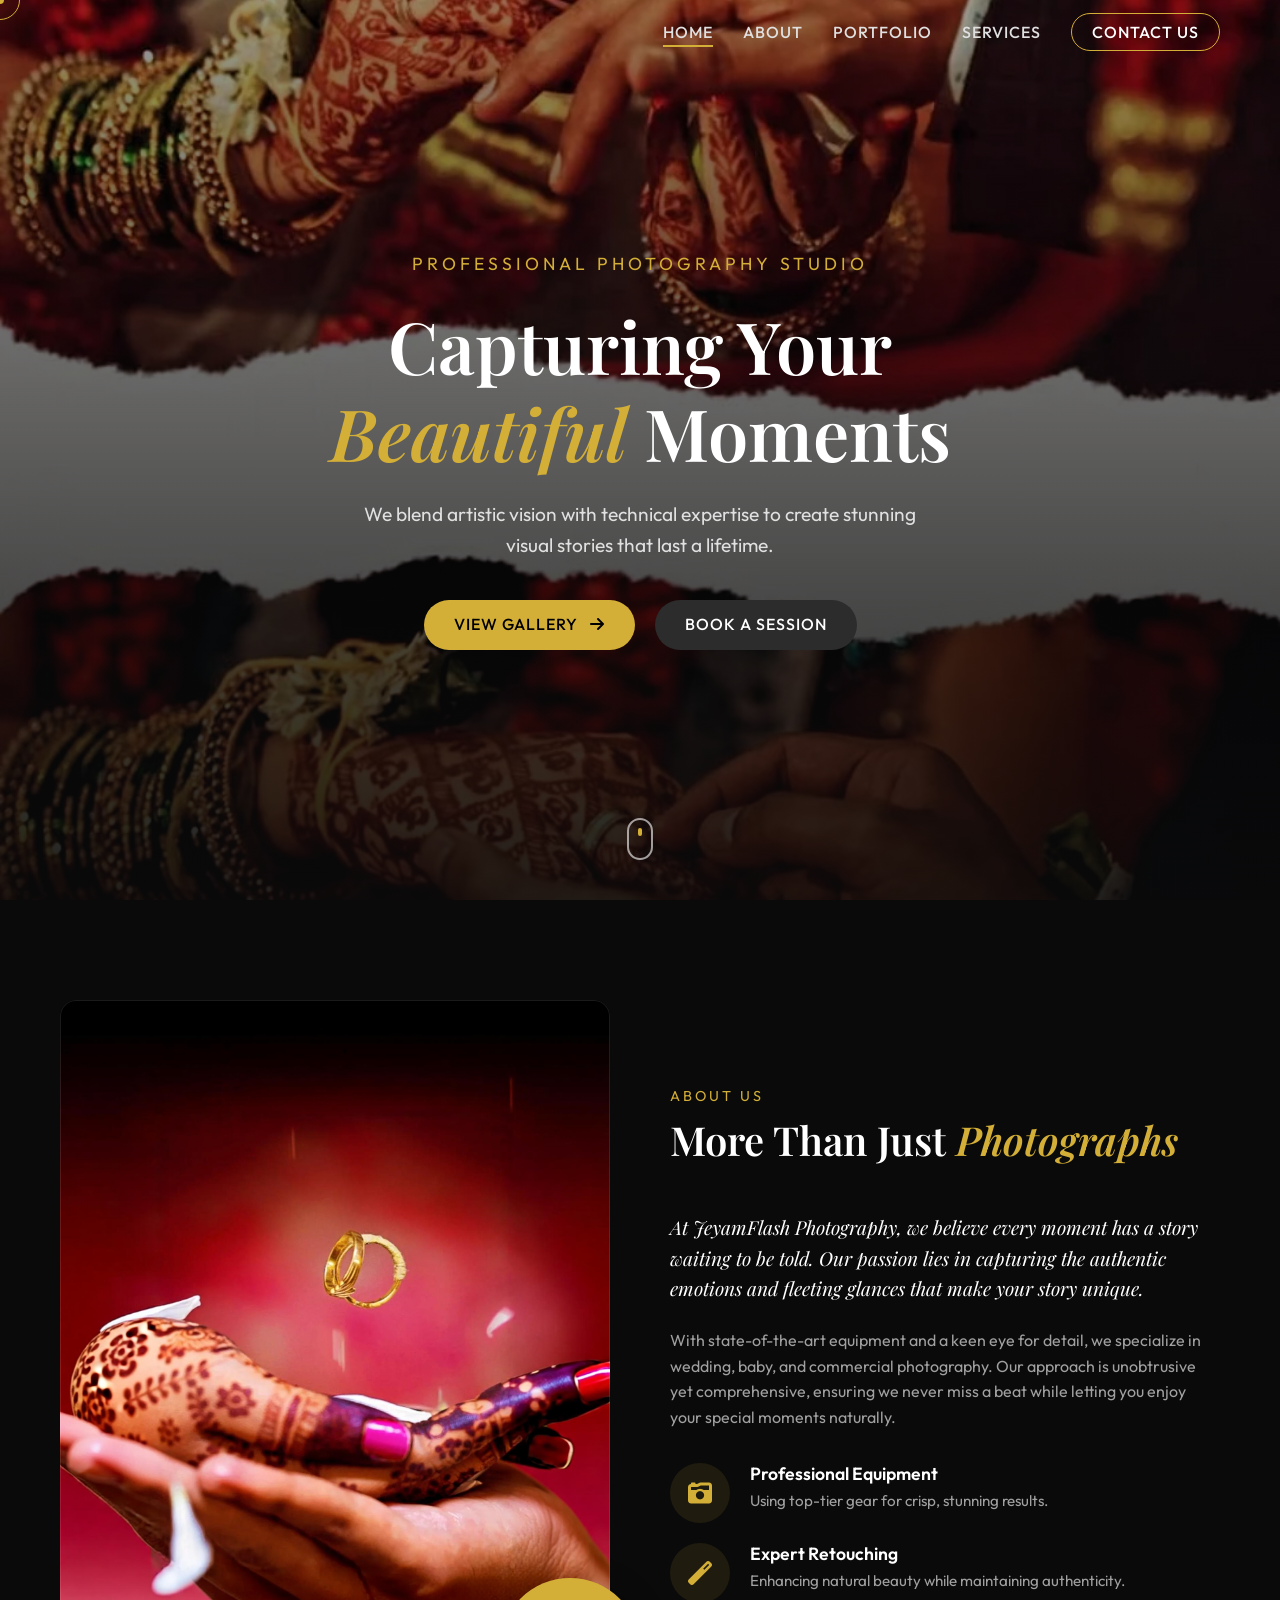
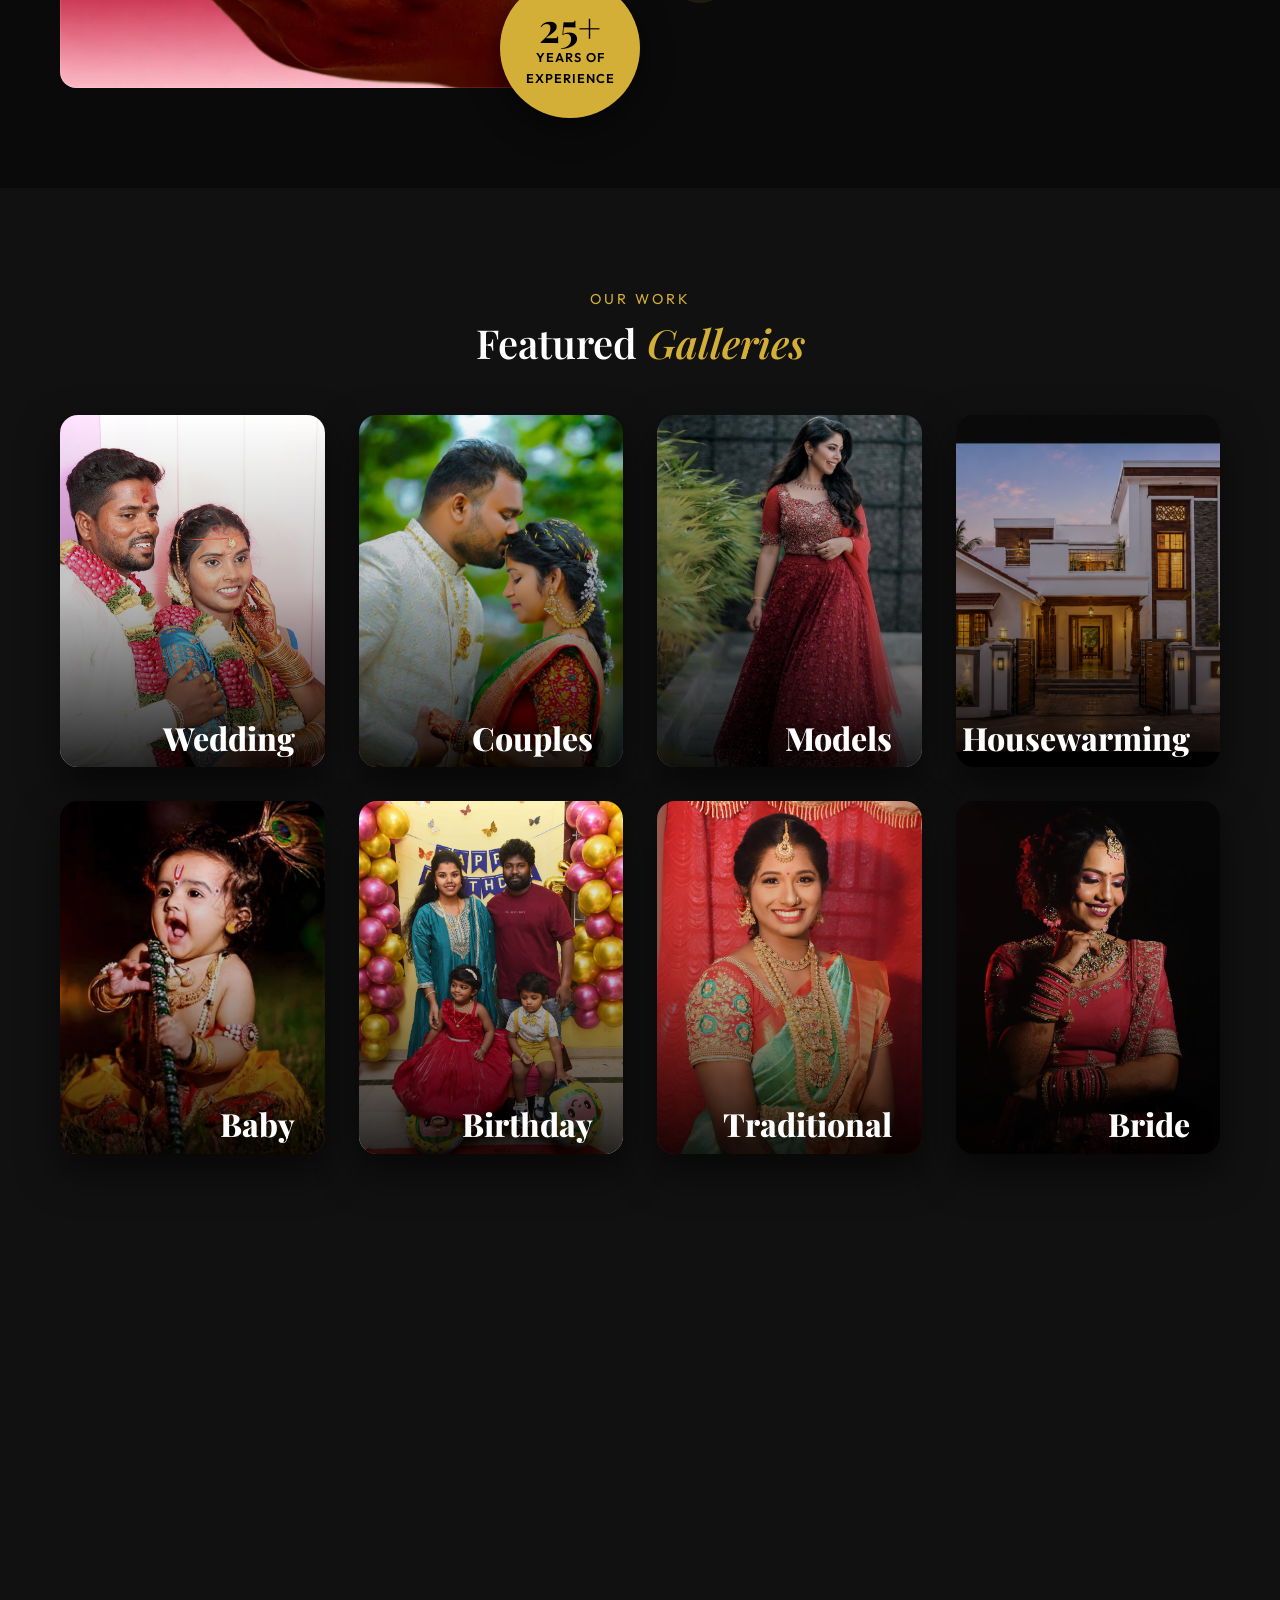
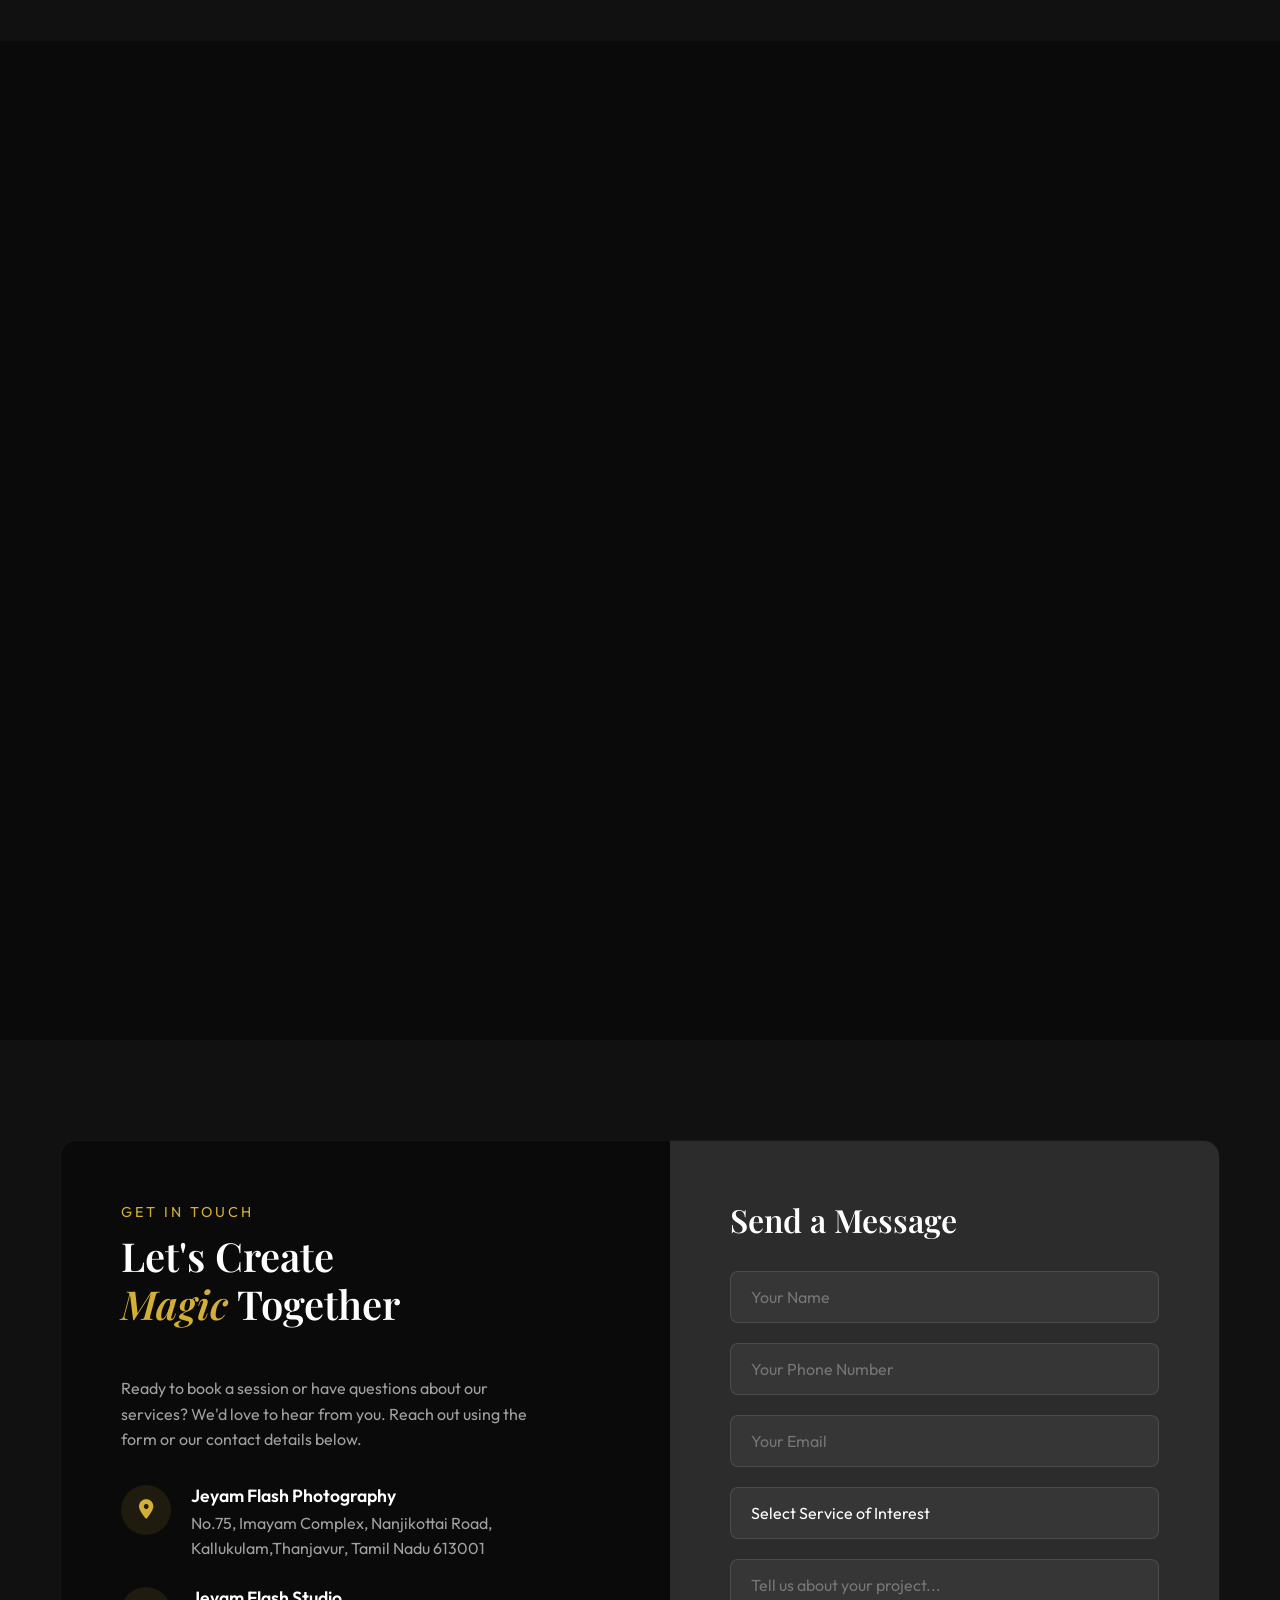
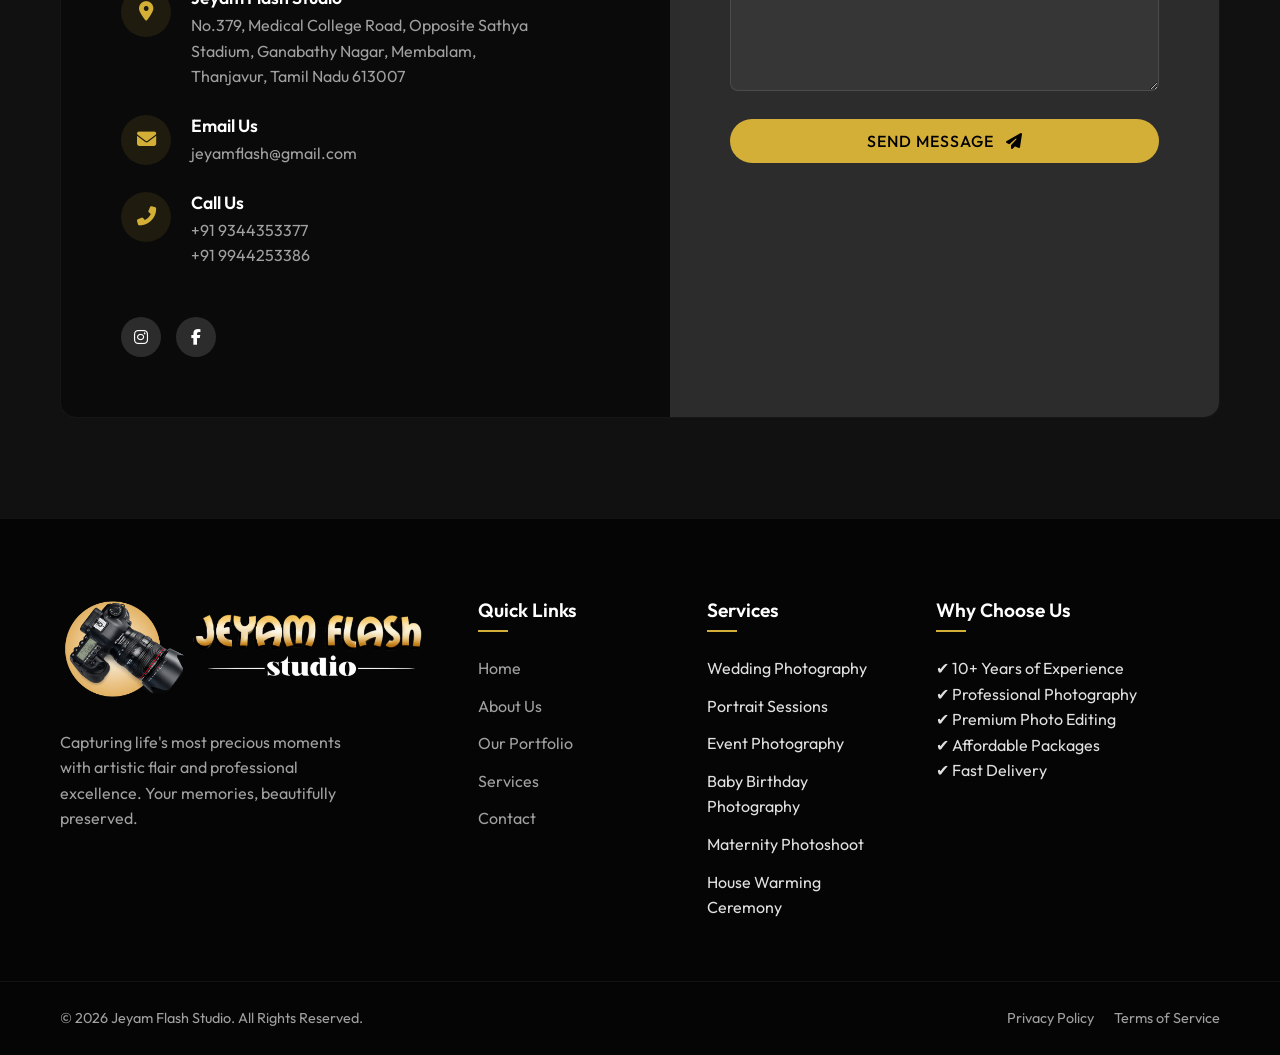
==== commit 58ad91e6: "Add files via upload" ====
--- a/index.html
+++ b/index.html
@@ -394,7 +394,7 @@
                             </div>
                             <div>
                                 <h4>Jeyam Flash Photography</h4>
-                                <p>No.75, Imayam Complex, Nanjikottai Road, Kallukulam, Membalam, Thanjavur, Tamil Nadu 613001 </p>
+                                <p>No.75, Imayam Complex, Nanjikottai Road, Kallukulam,Thanjavur, Tamil Nadu 613001 </p>
                             </div>
                         </div>
 
@@ -431,8 +431,8 @@
                     </div>
                     
                     <div class="social-links">
-                        <a href="https://www.instagram.com/jeyamflashstudio/reels/" target="_blank" rel="noopener noreferrer"><i class="fab fa-instagram"></i></a>
-                        <a href="https://www.facebook.com/jeyamflash/" target="_blank" rel="noopener noreferrer"><i class="fab fa-facebook-f"></i></a>
+                        <a href="https://www.instagram.com/jeyamflashstudio/" target="_blank" rel="noopener noreferrer"><i class="fab fa-instagram"></i></a>
+                        <a href="https://www.facebook.com/jeyamflashthanjavur" target="_blank" rel="noopener noreferrer"><i class="fab fa-facebook-f"></i></a>
                     </div>
                 </div>
                 
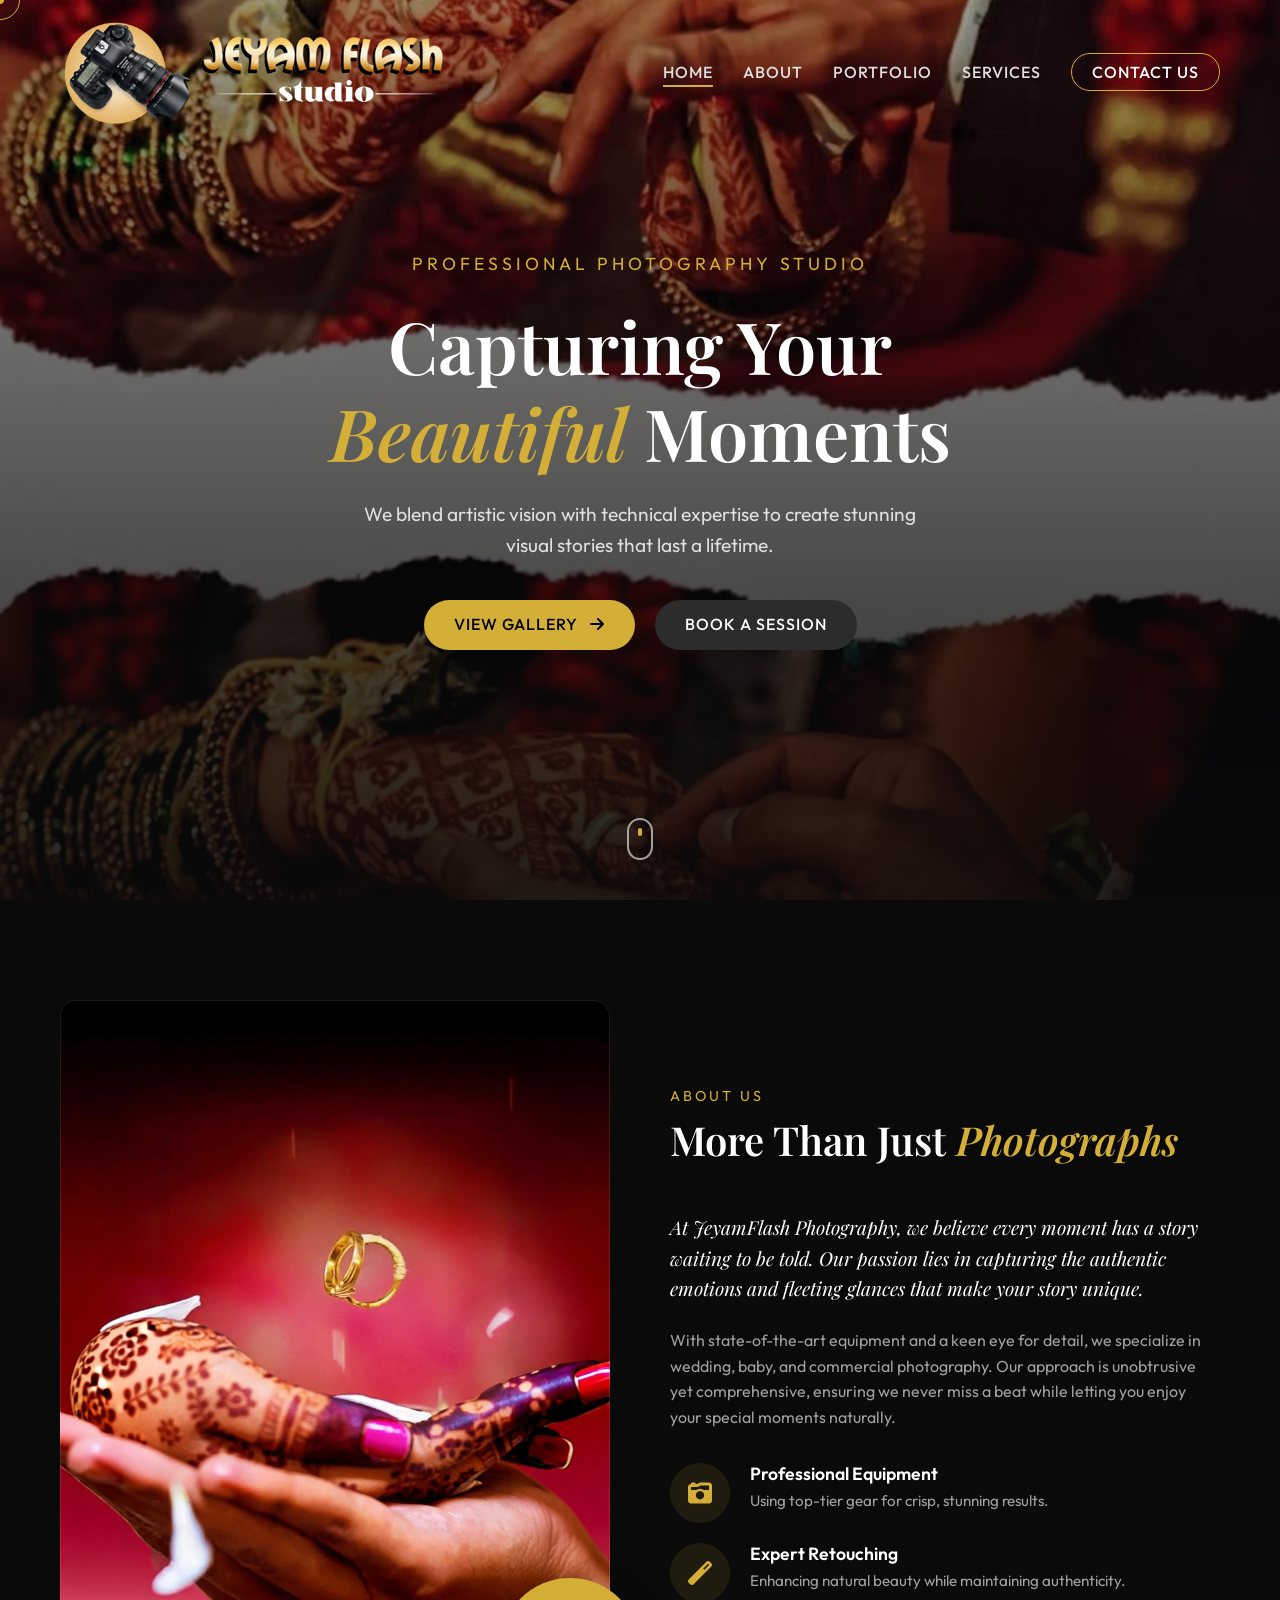
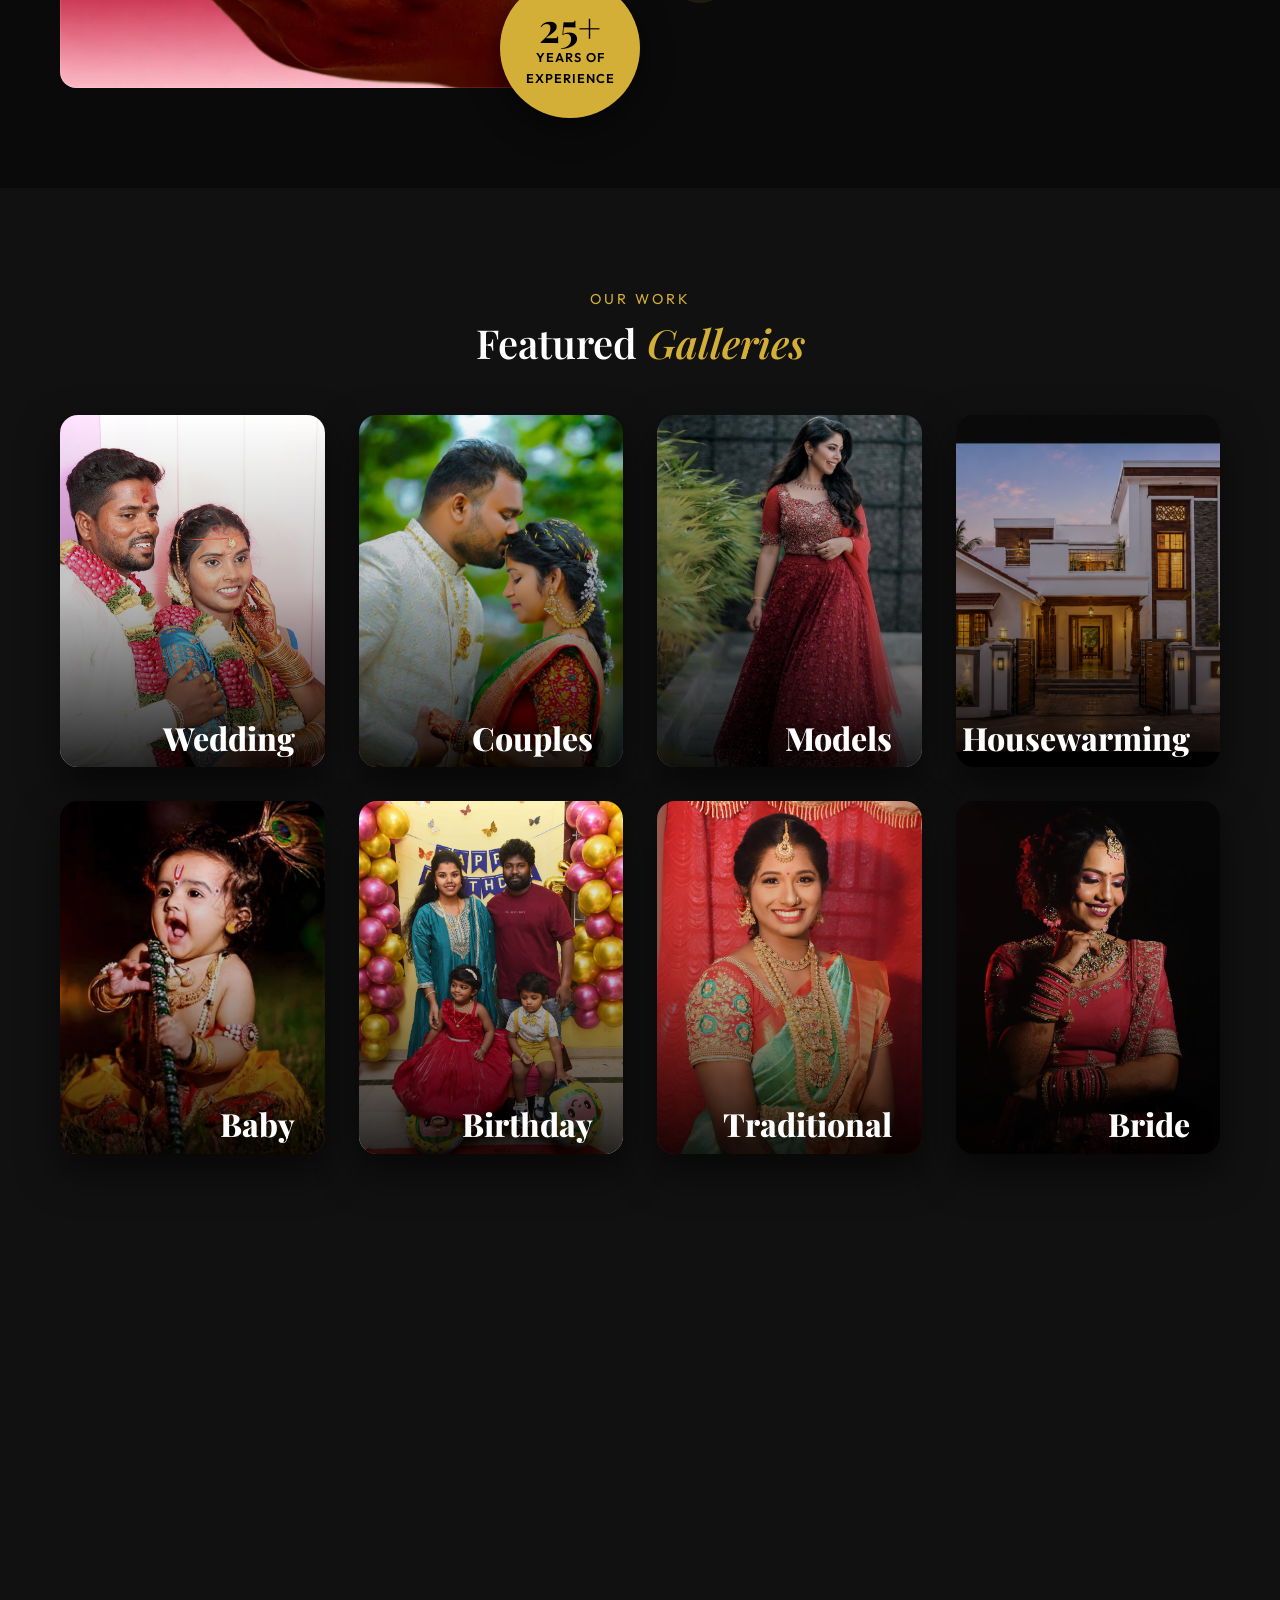
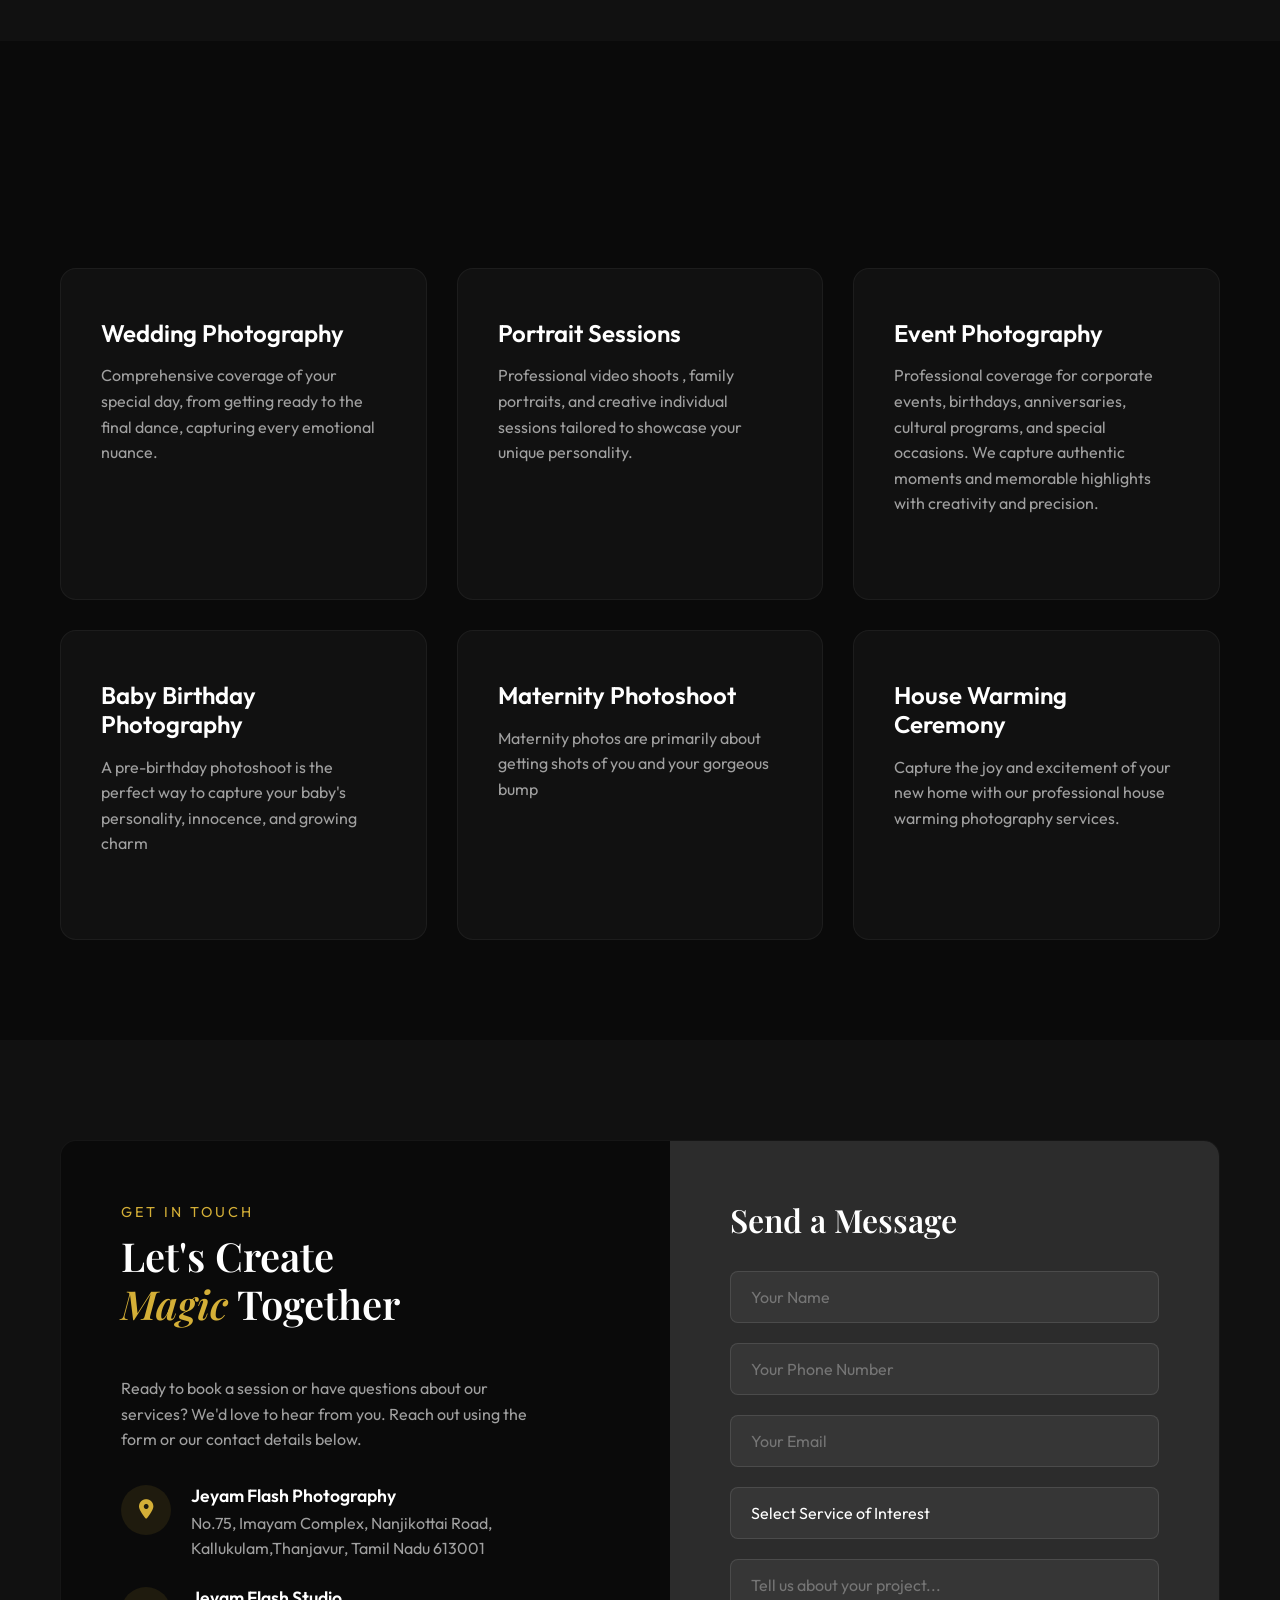
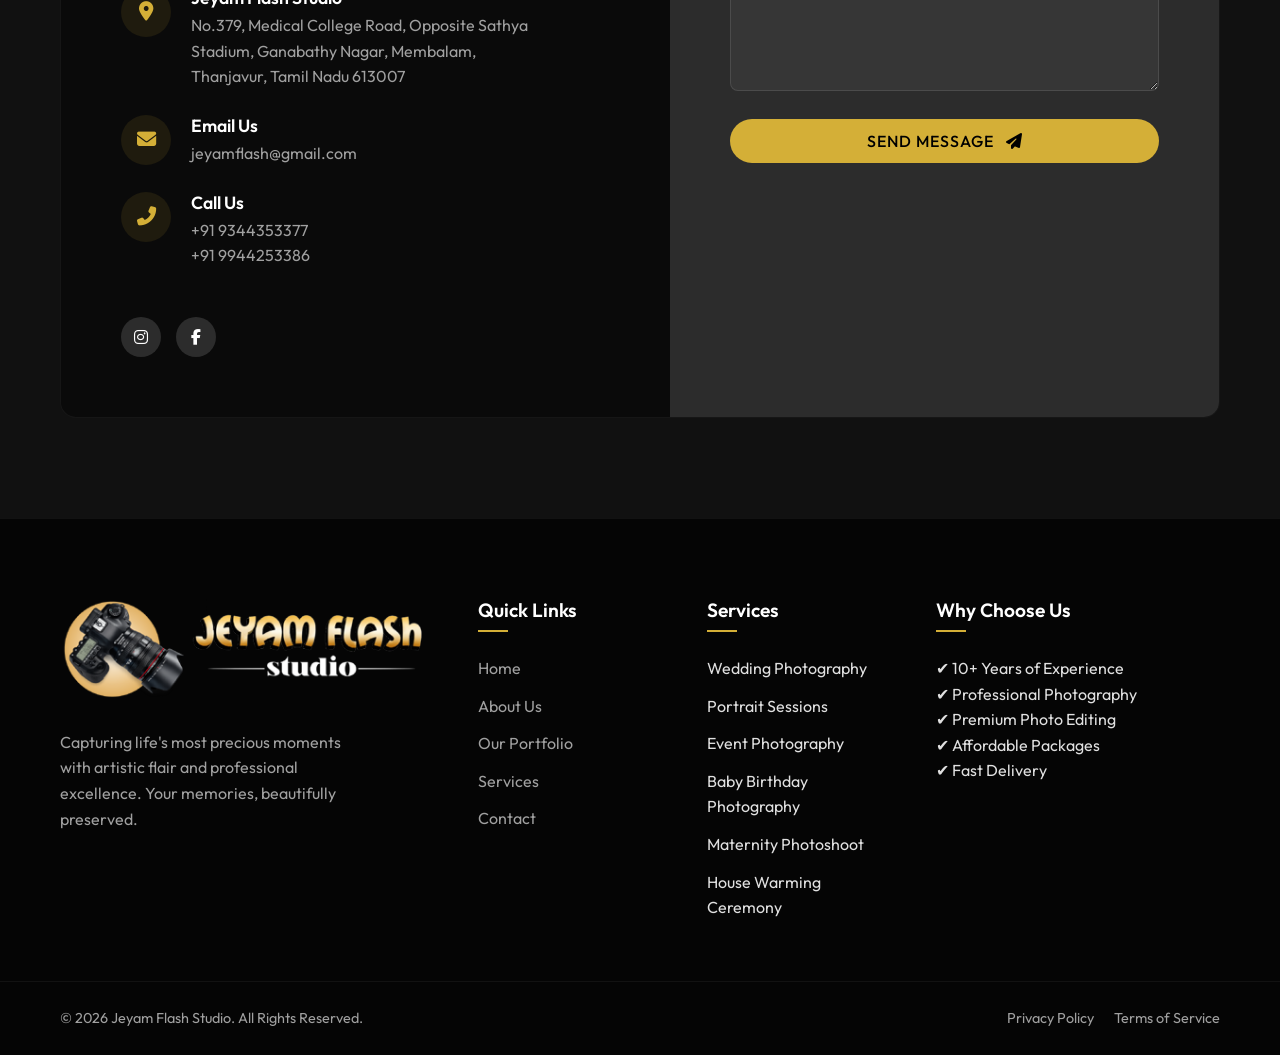
==== commit d5a2cd45: "Add files via upload" ====
--- a/index.html
+++ b/index.html
@@ -79,7 +79,7 @@
     <nav class="navbar">
         <div class="nav-container">
             <a href="index.html" class="logo">
-                <img src="logo.png" alt="logo-png-transparent" width="400" height="105" loading="lazy" style="max-width:0%;height:auto;">
+                <img src="logo.png" alt="logo-png-transparent" width="400" height="105" loading="lazy" >
             </a>
             
             <div class="menu-btn">
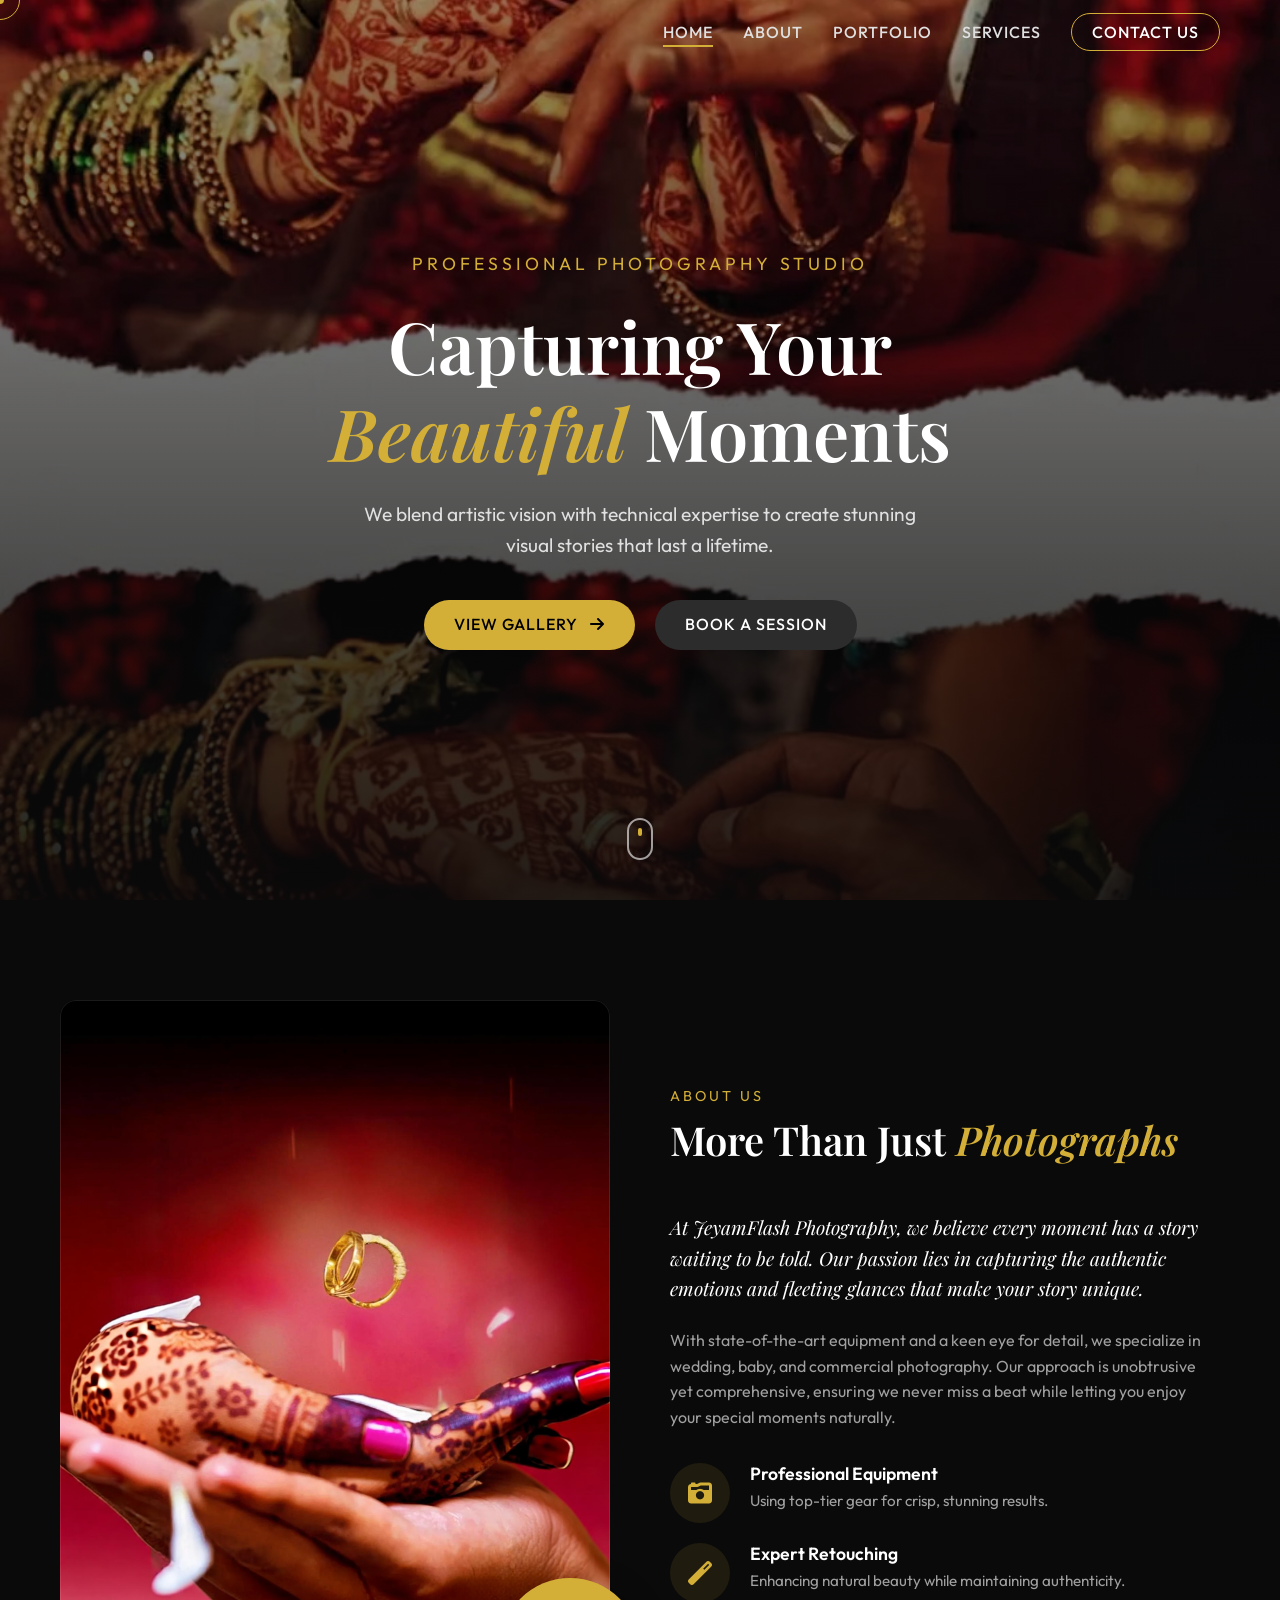
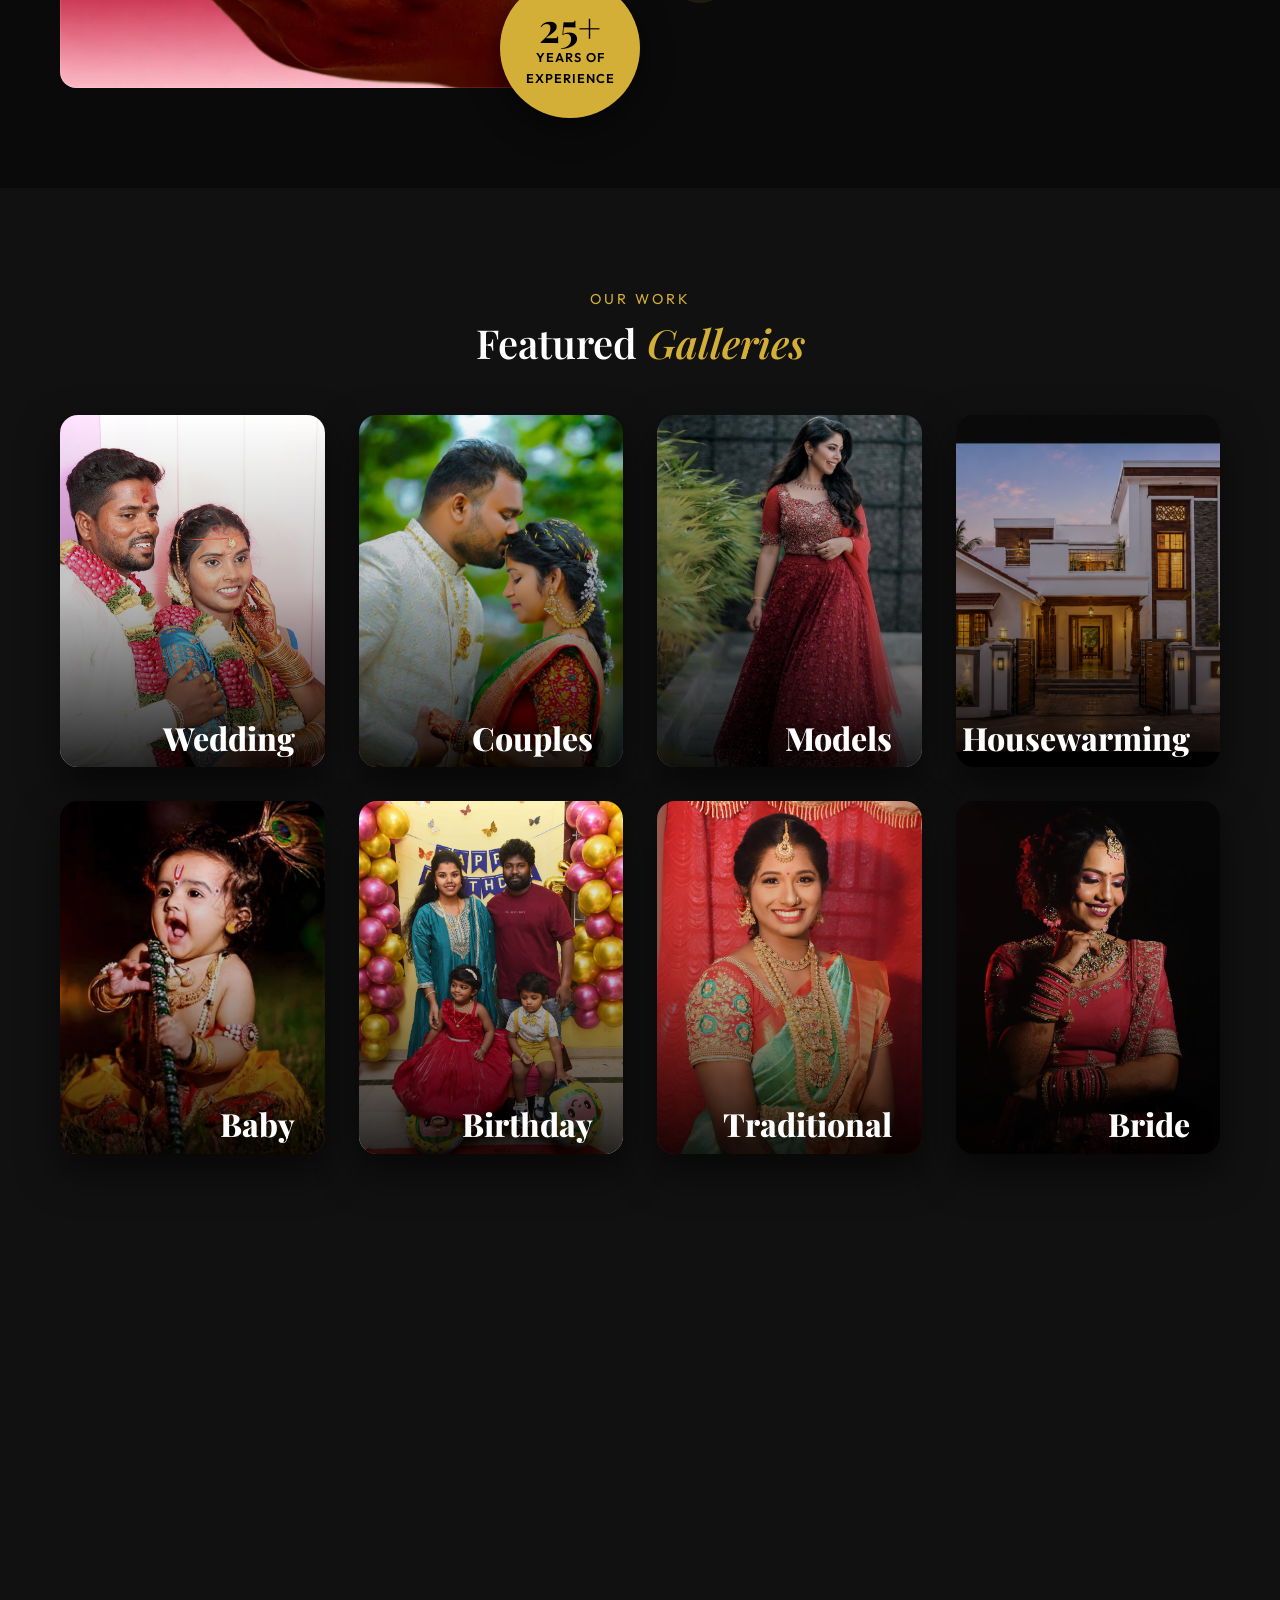
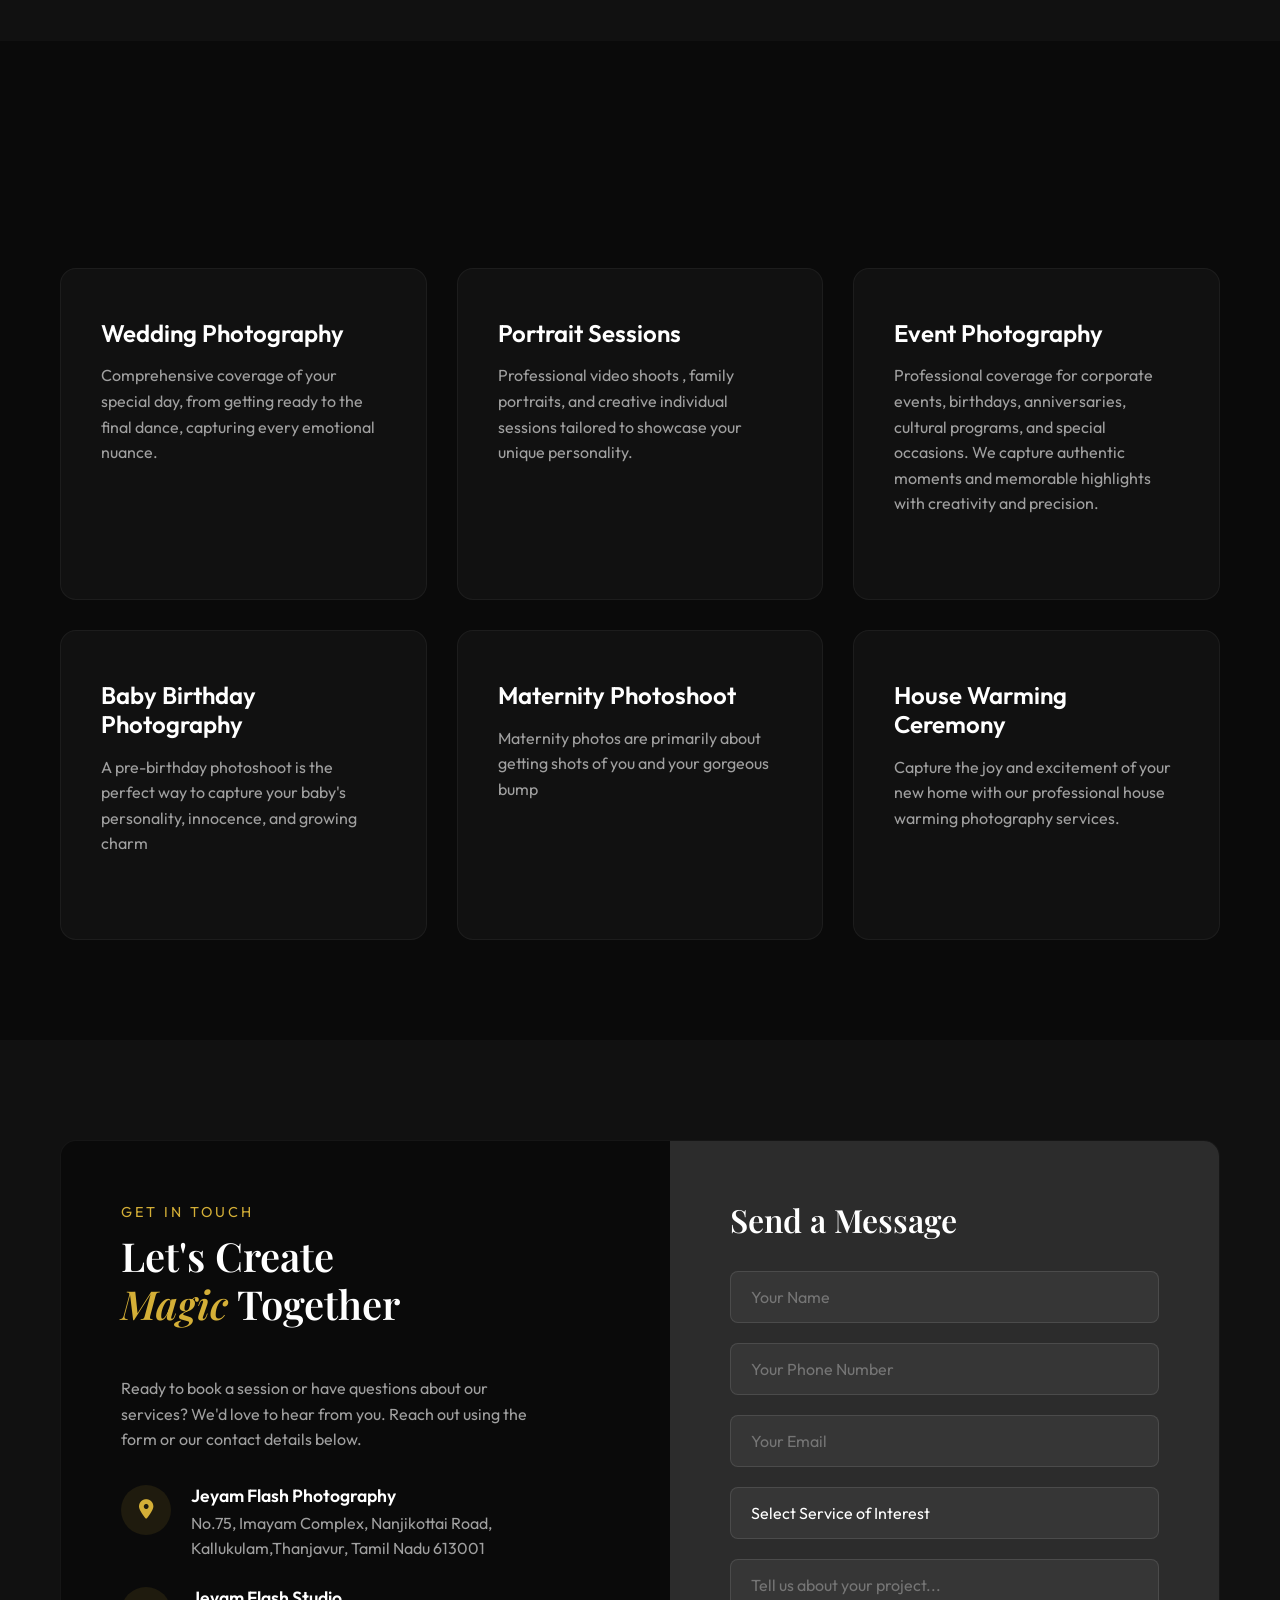
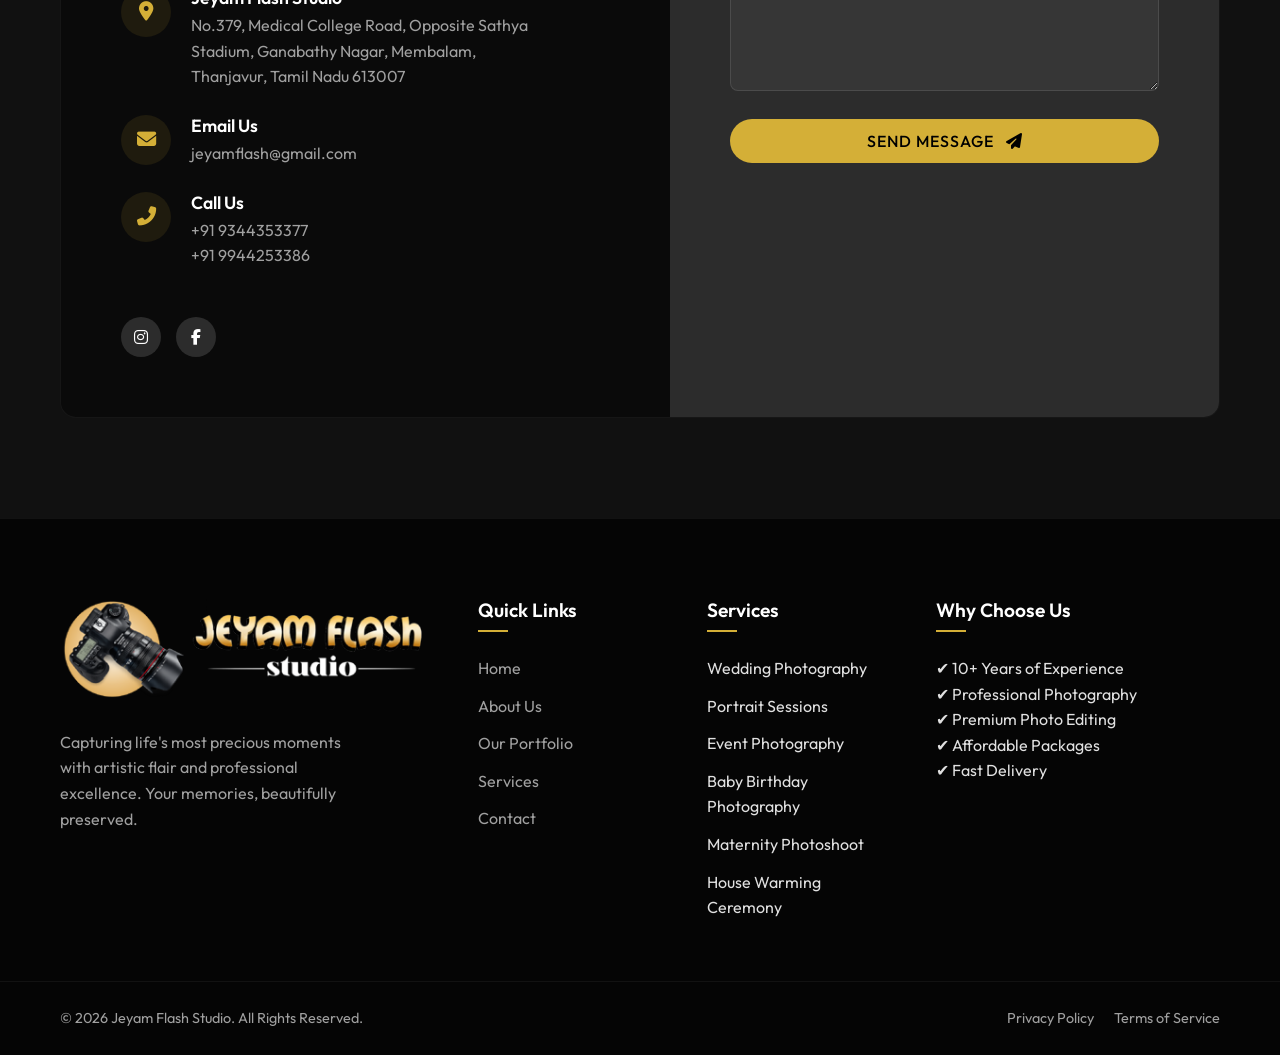
==== commit fdaccf6e: "Update index.html" ====
--- a/index.html
+++ b/index.html
@@ -79,7 +79,7 @@
     <nav class="navbar">
         <div class="nav-container">
             <a href="index.html" class="logo">
-                <img src="logo.png" alt="logo-png-transparent" width="400" height="105" loading="lazy" >
+                <img src="logo.png" alt="logo-png-transparent" width="400" height="105" loading="lazy" style="max-width:0%;height:auto;">
             </a>
             
             <div class="menu-btn">
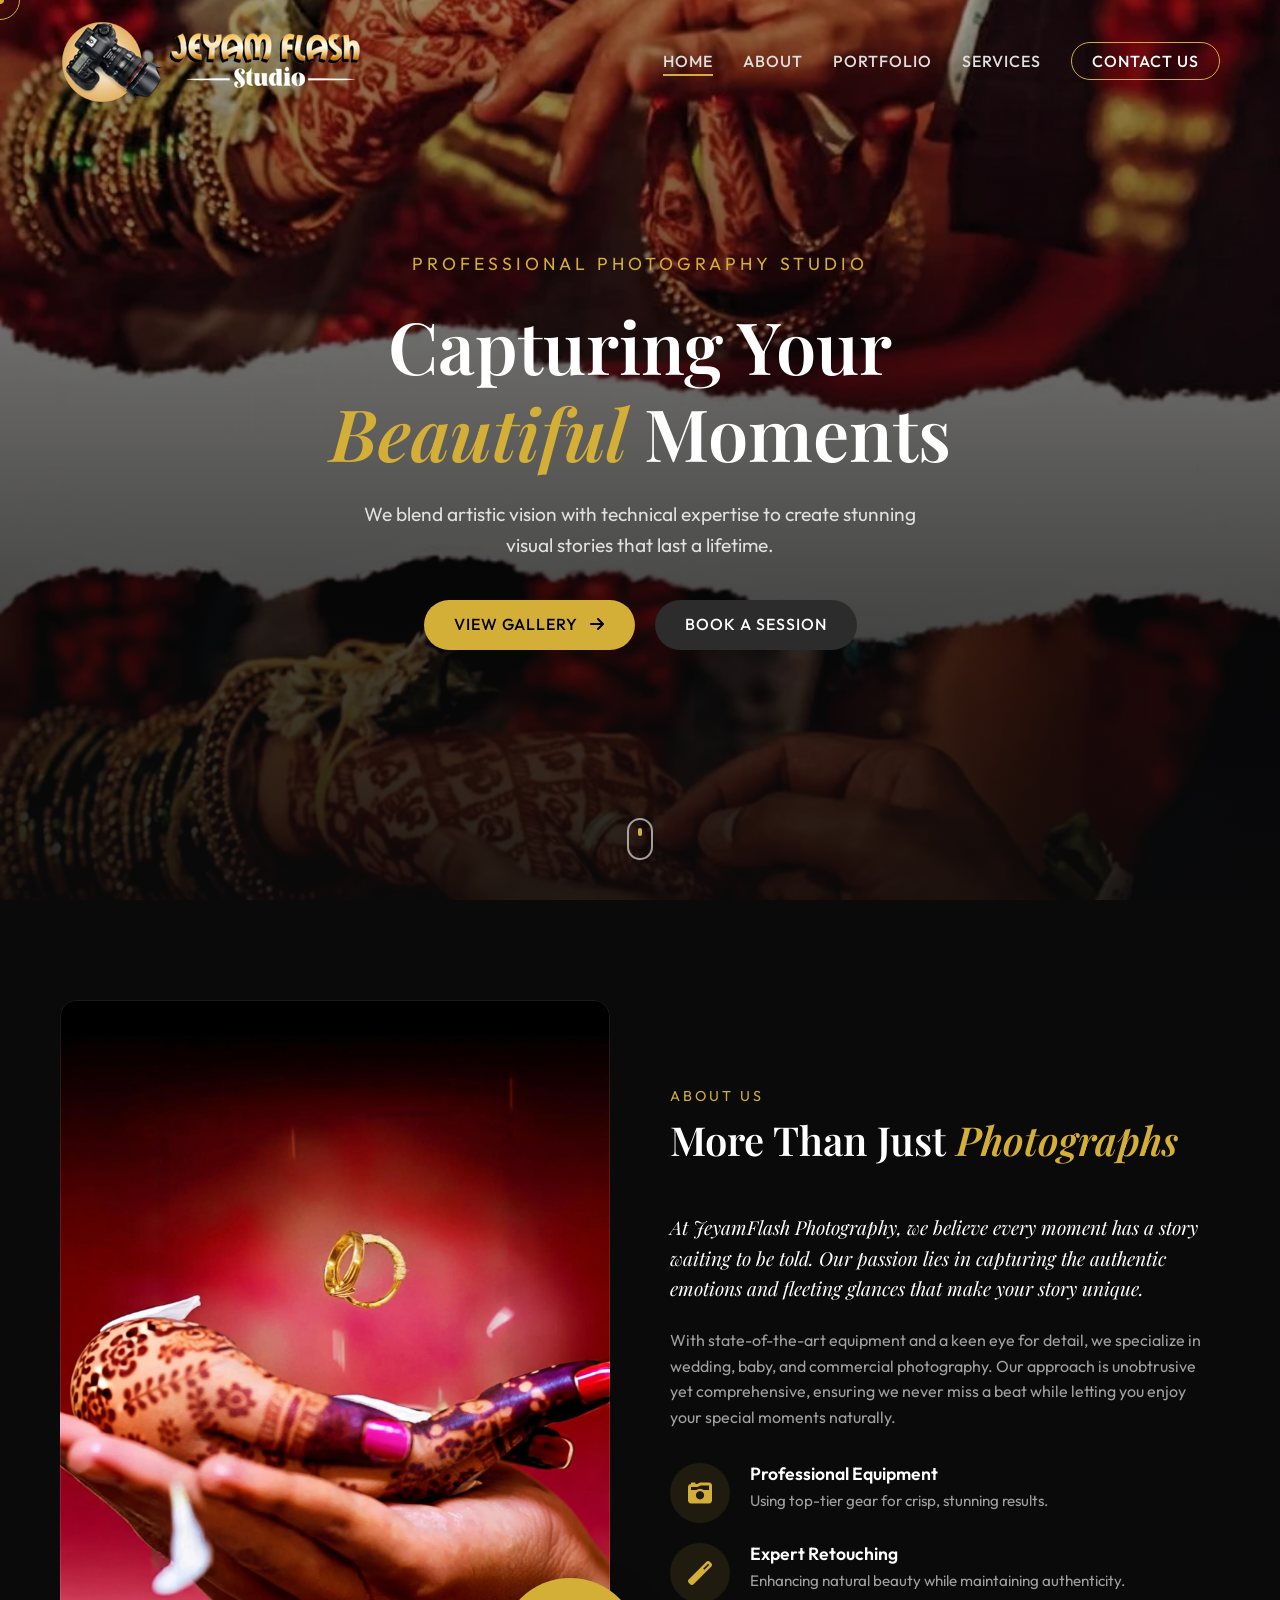
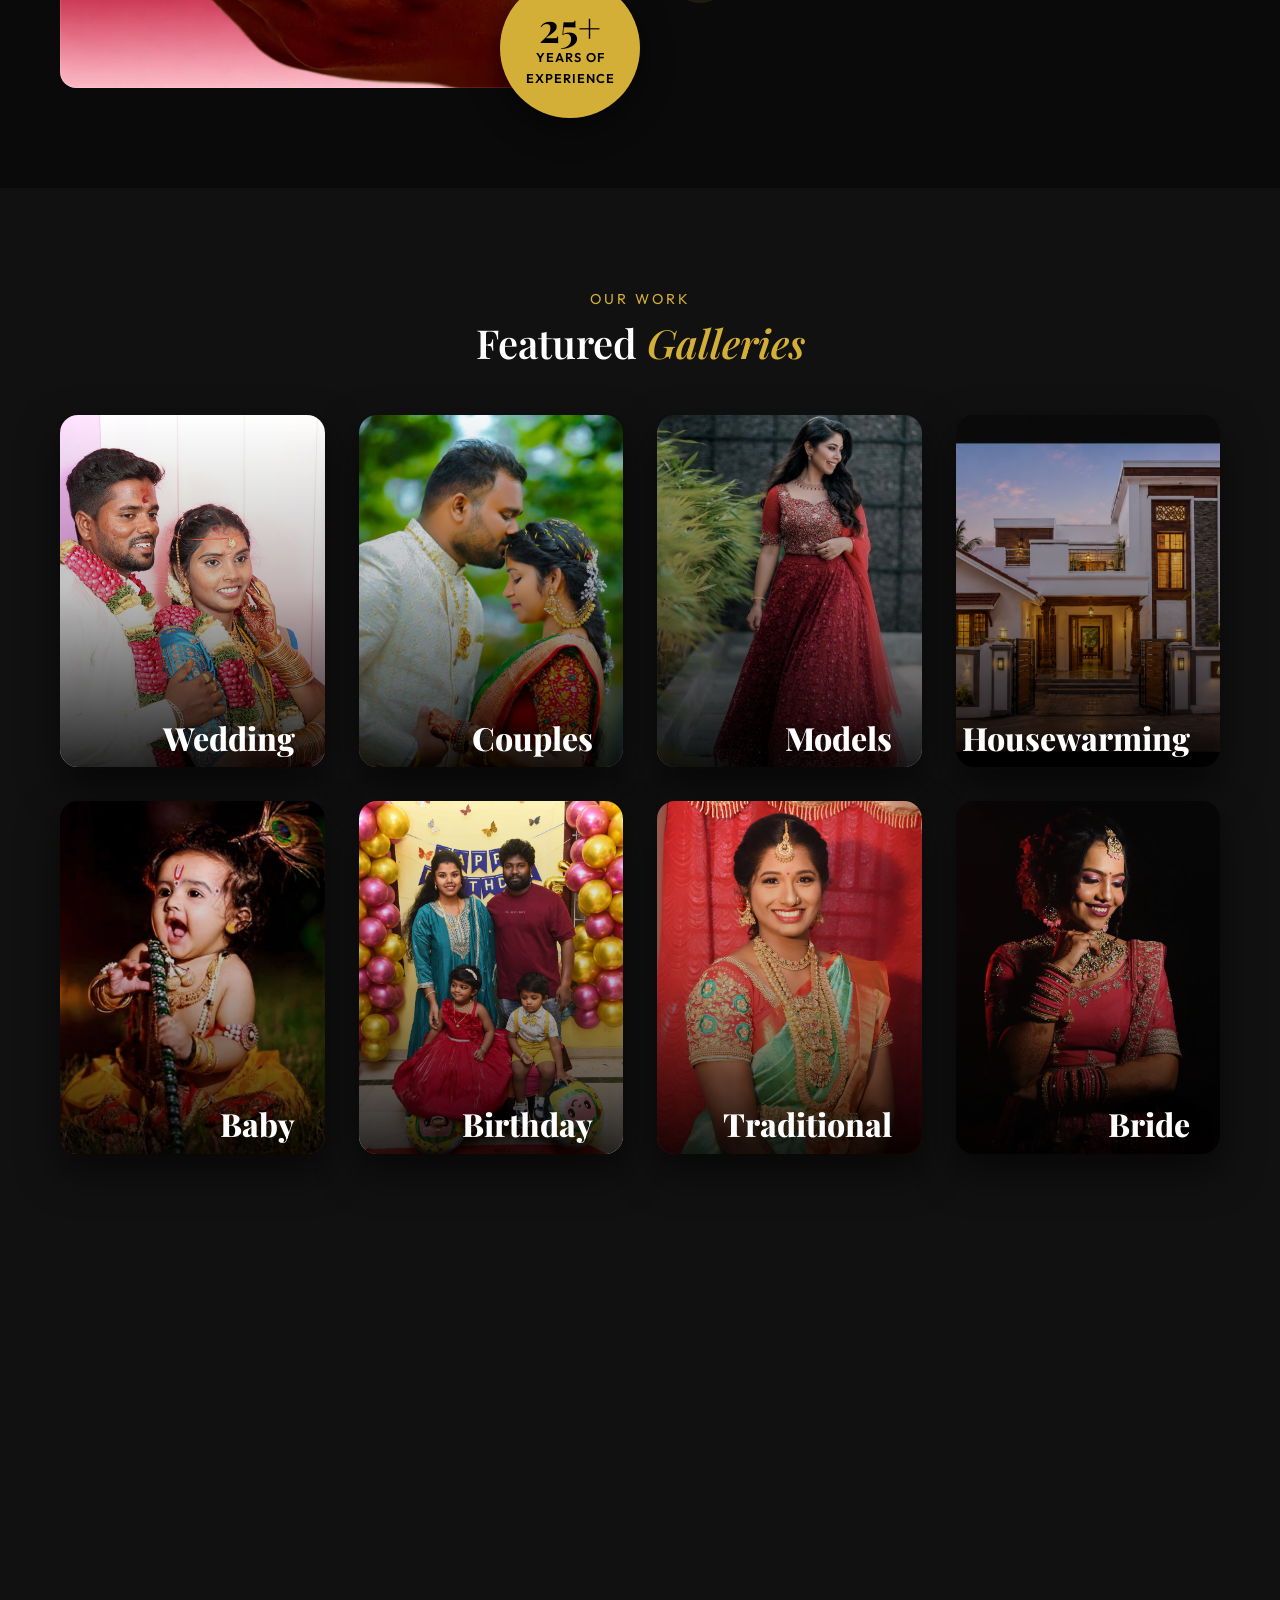
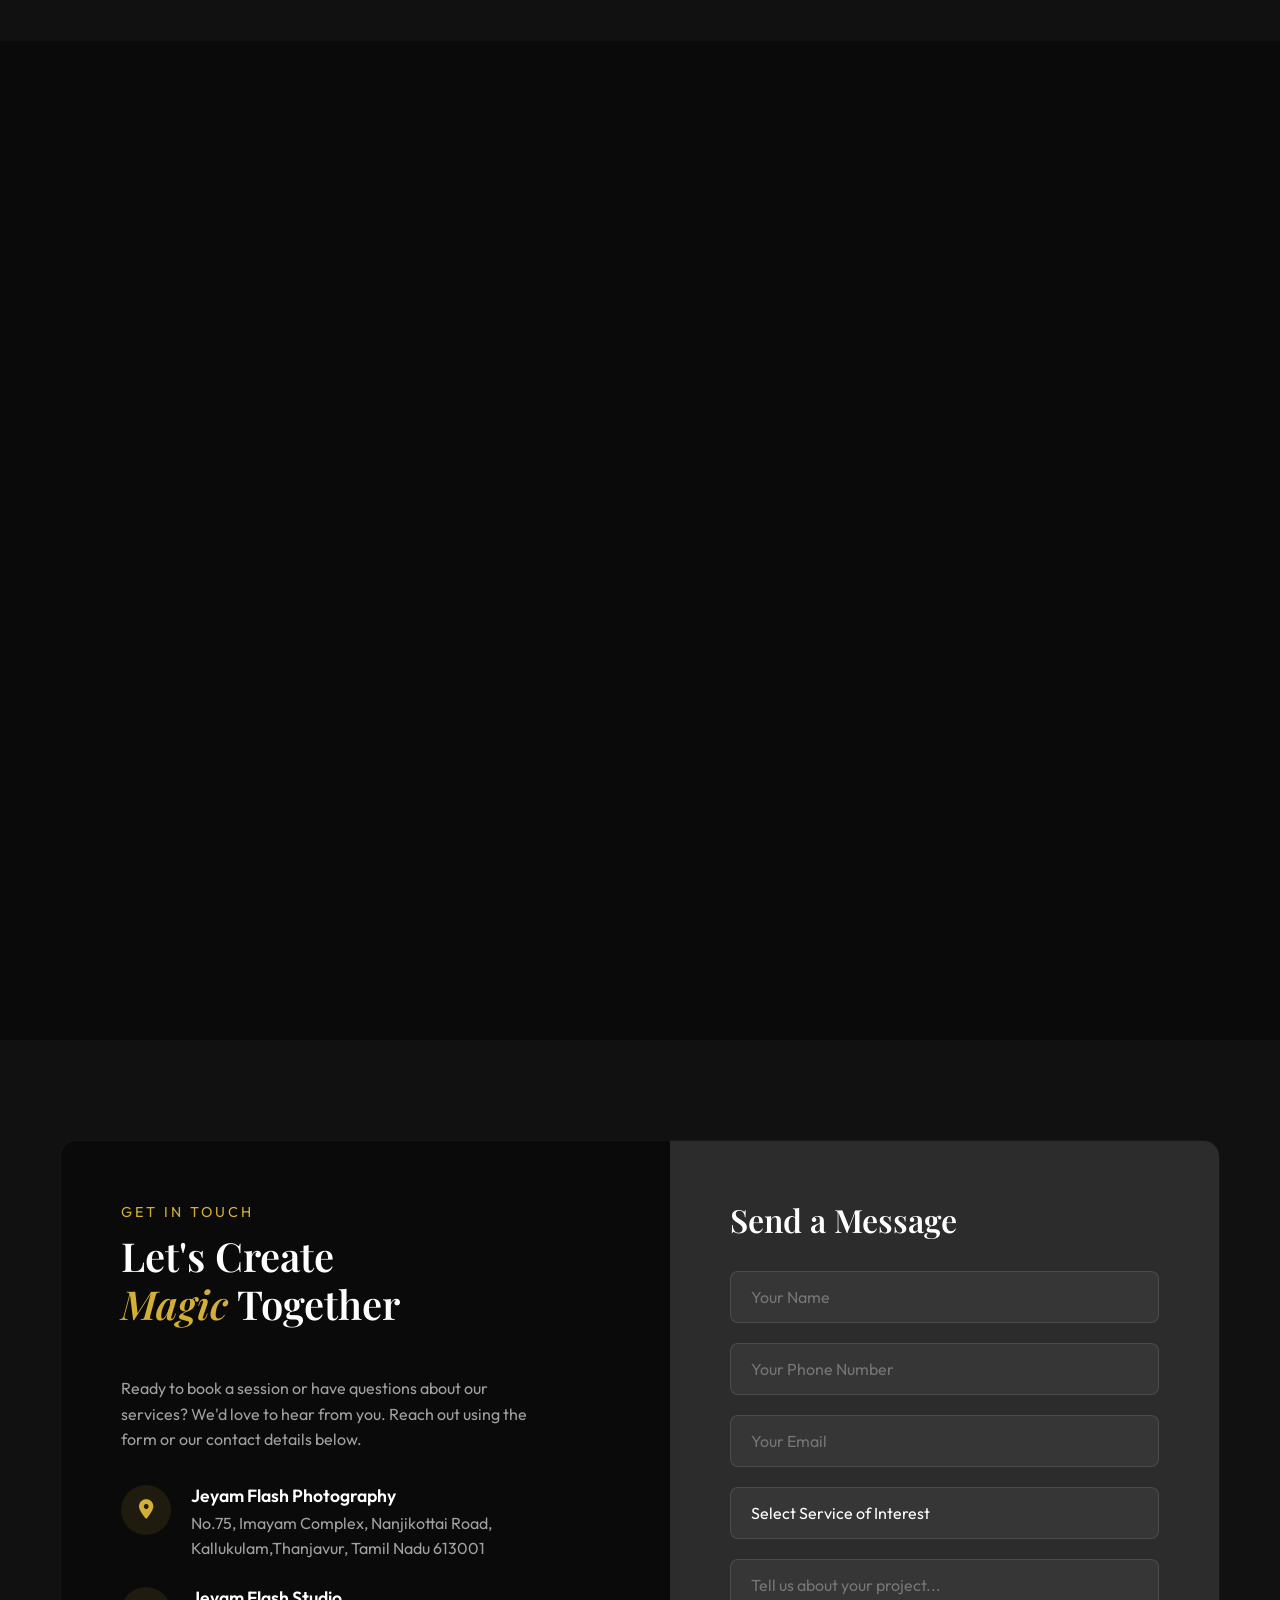
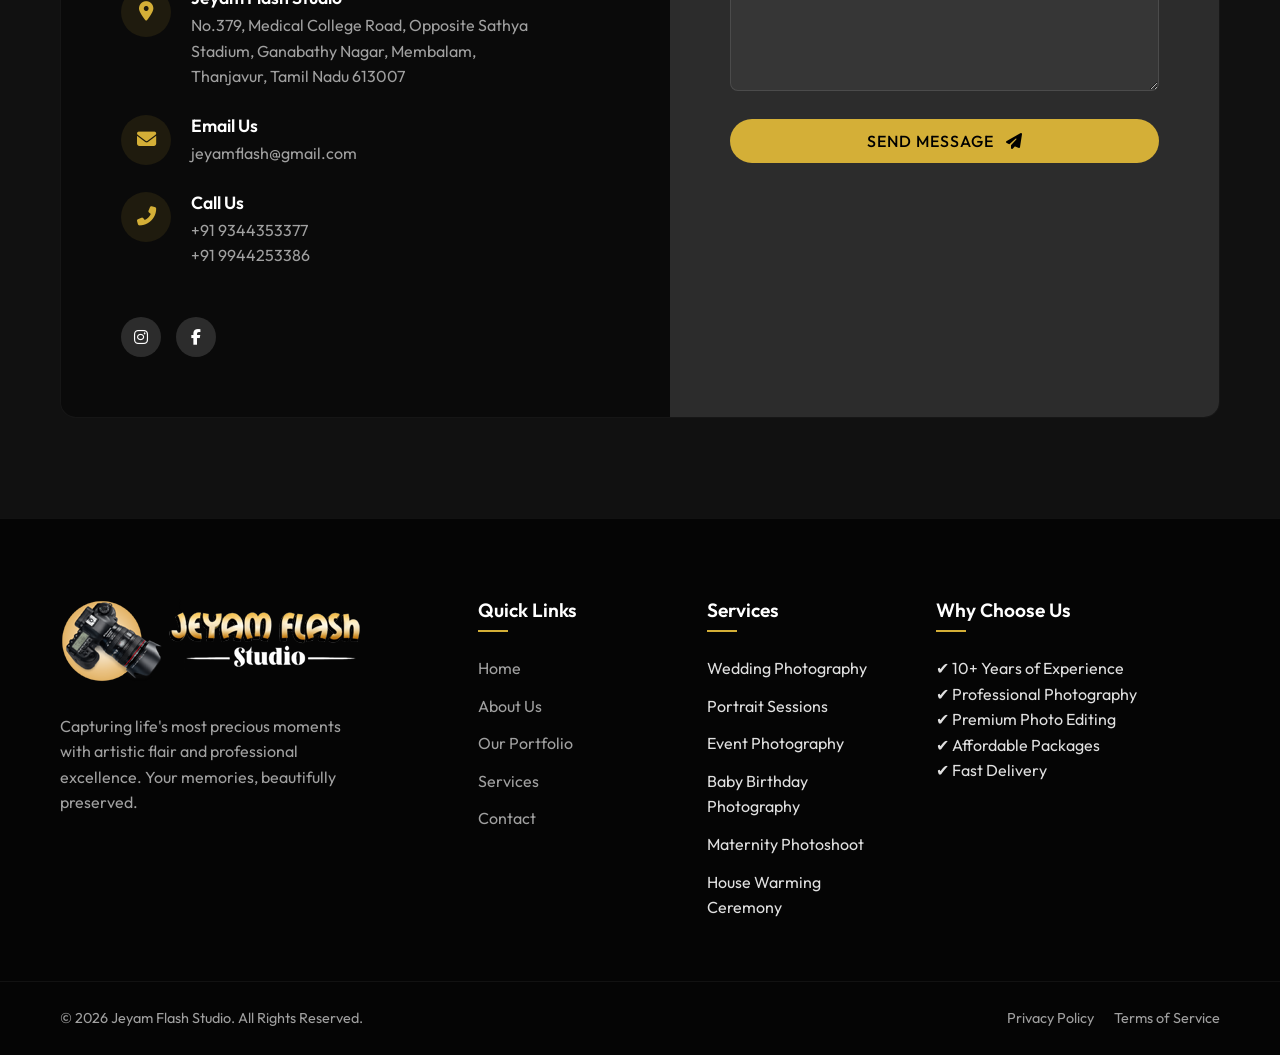
==== commit 432c4c75: "Add files via upload" ====
--- a/index.html
+++ b/index.html
@@ -79,7 +79,7 @@
     <nav class="navbar">
         <div class="nav-container">
             <a href="index.html" class="logo">
-                <img src="logo.png" alt="logo-png-transparent" width="400" height="105" loading="lazy" style="max-width:0%;height:auto;">
+                <img src="logo.png" alt="logo-png-transparent" width="300" height="83" loading="lazy" style="max-width:100%;height:auto;">
             </a>
             
             <div class="menu-btn">
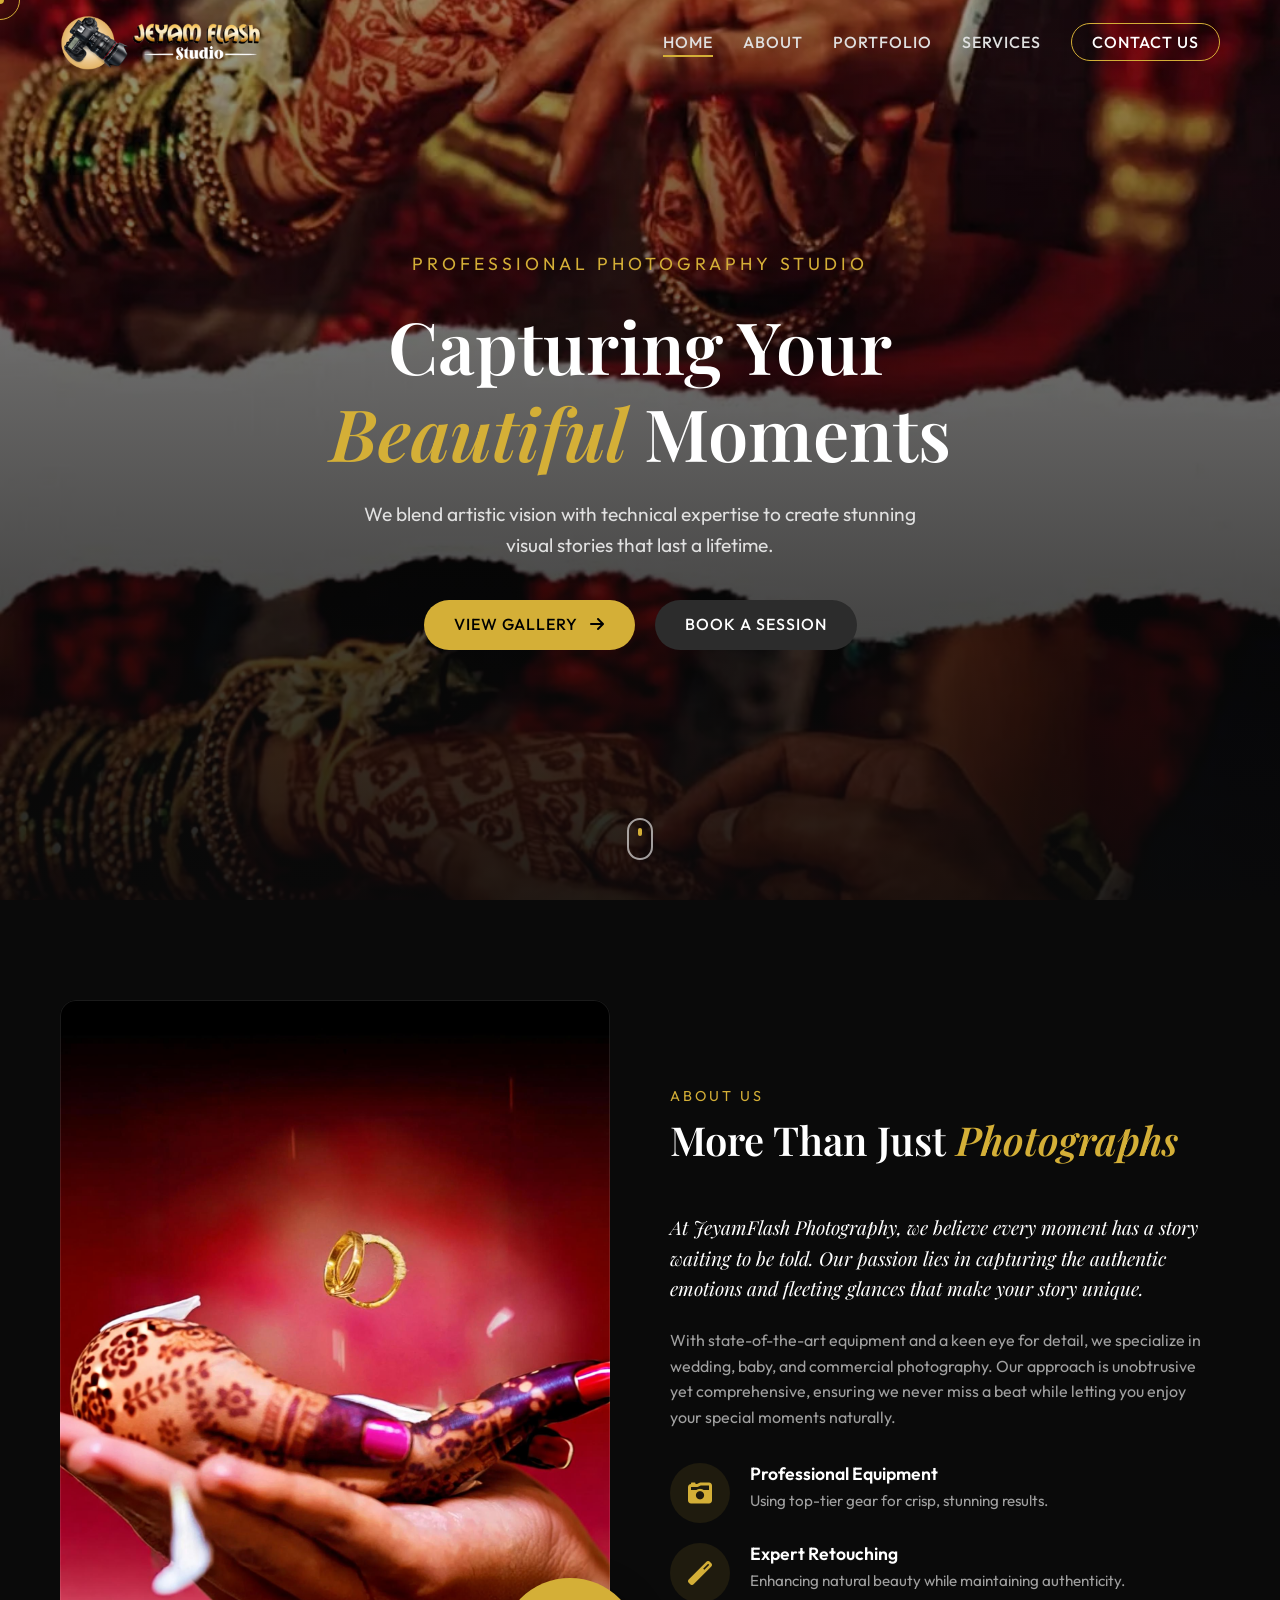
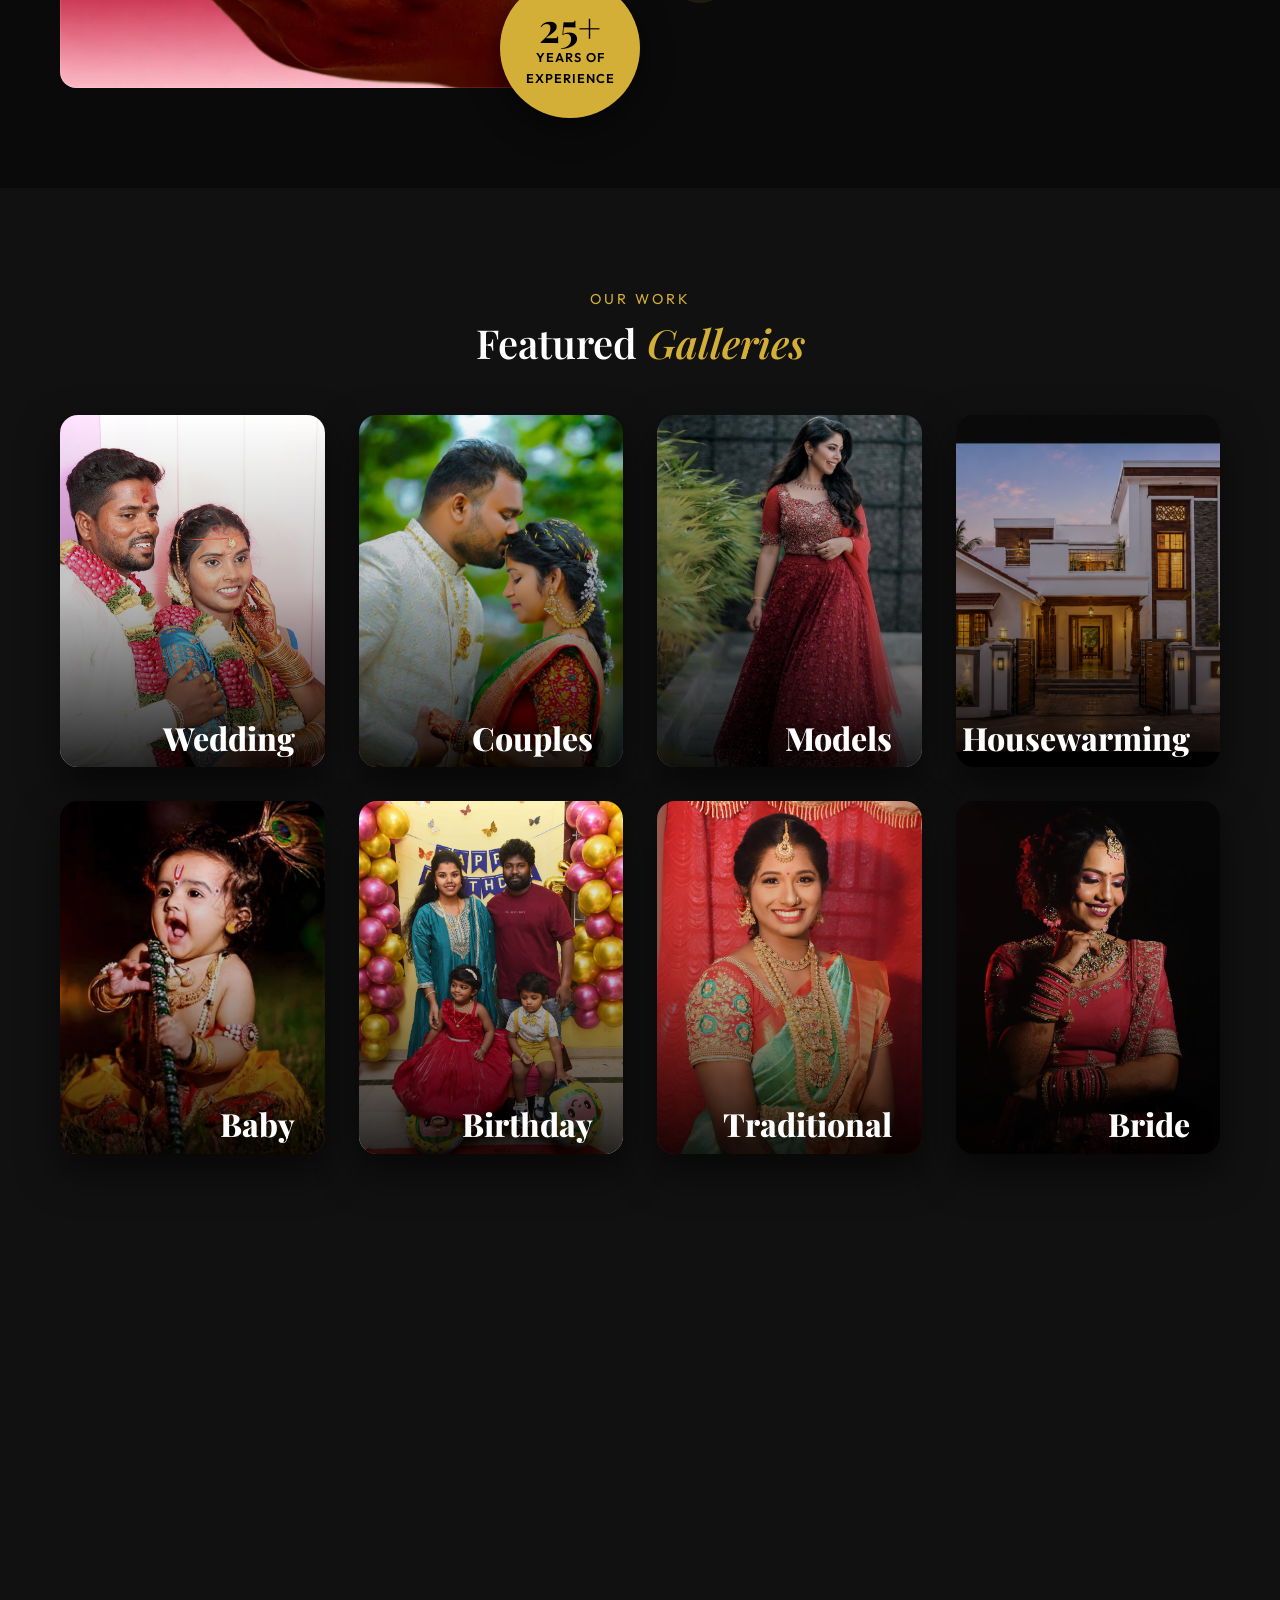
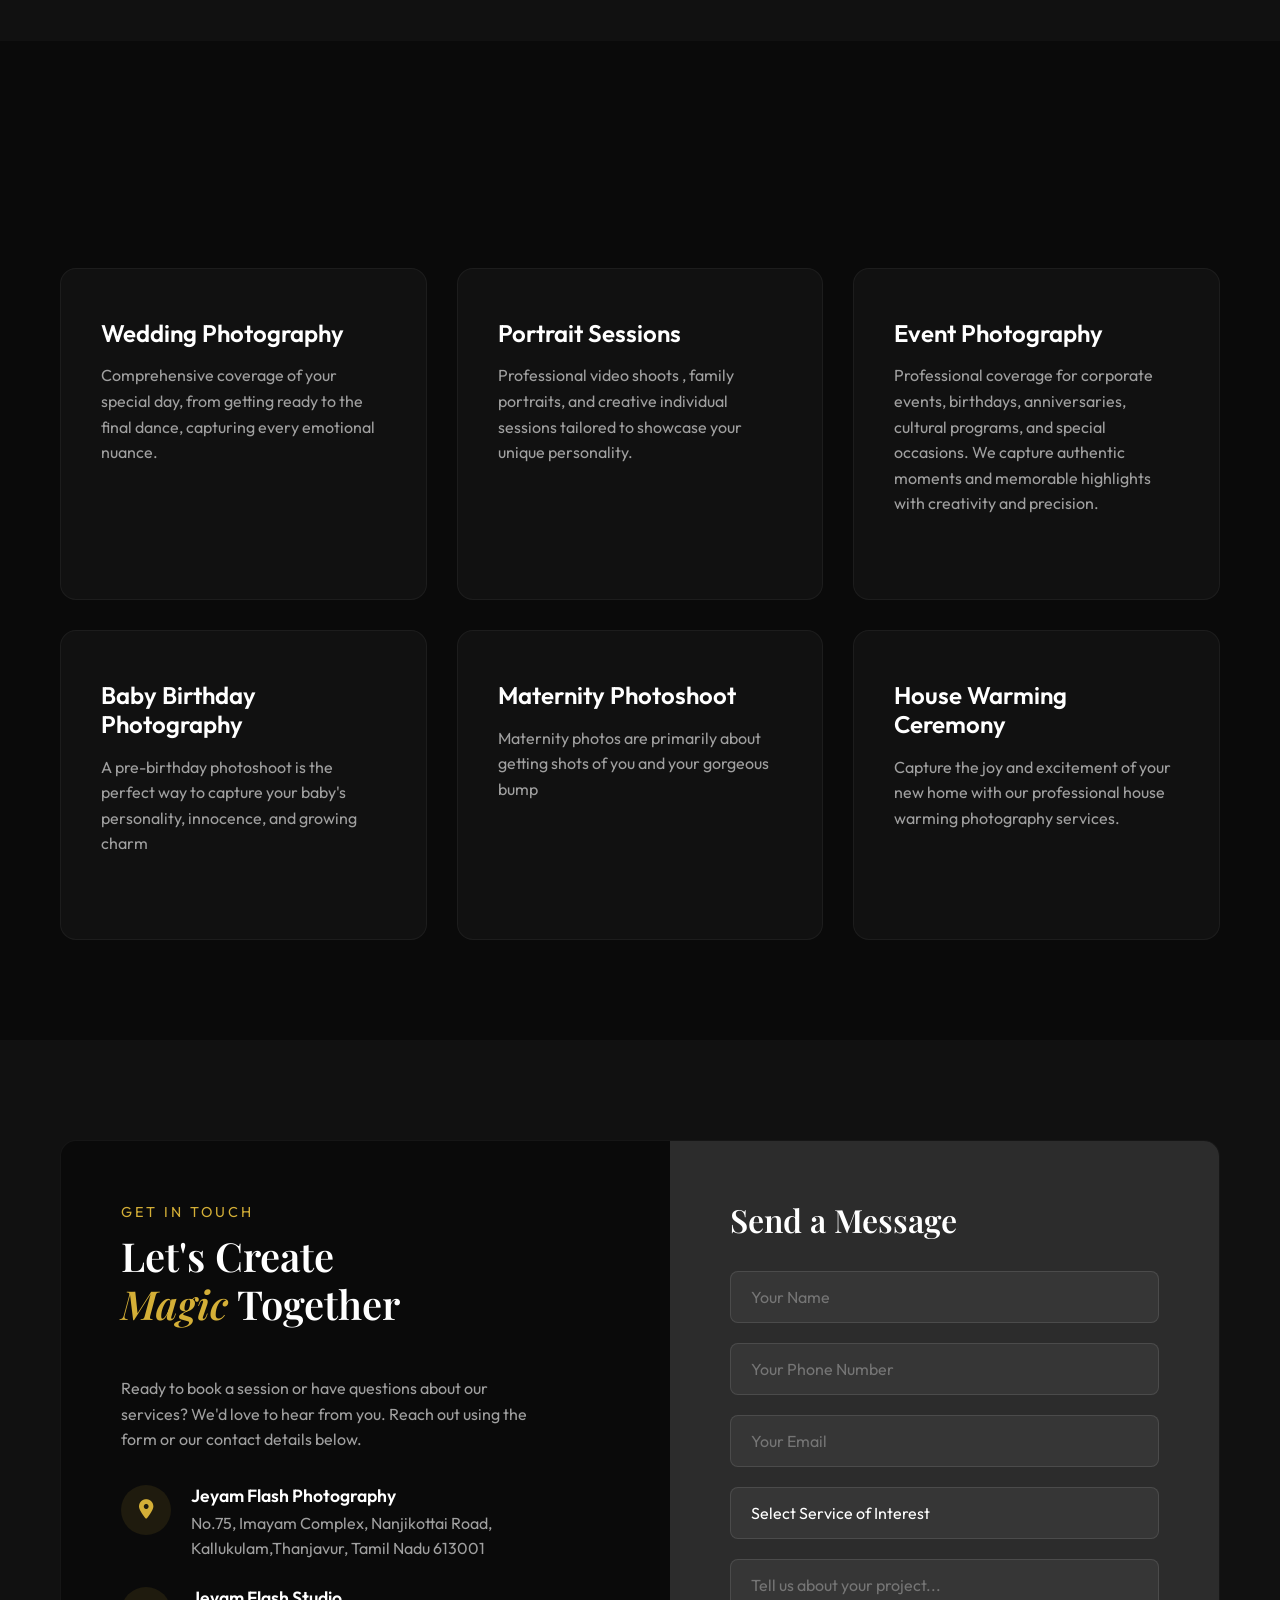
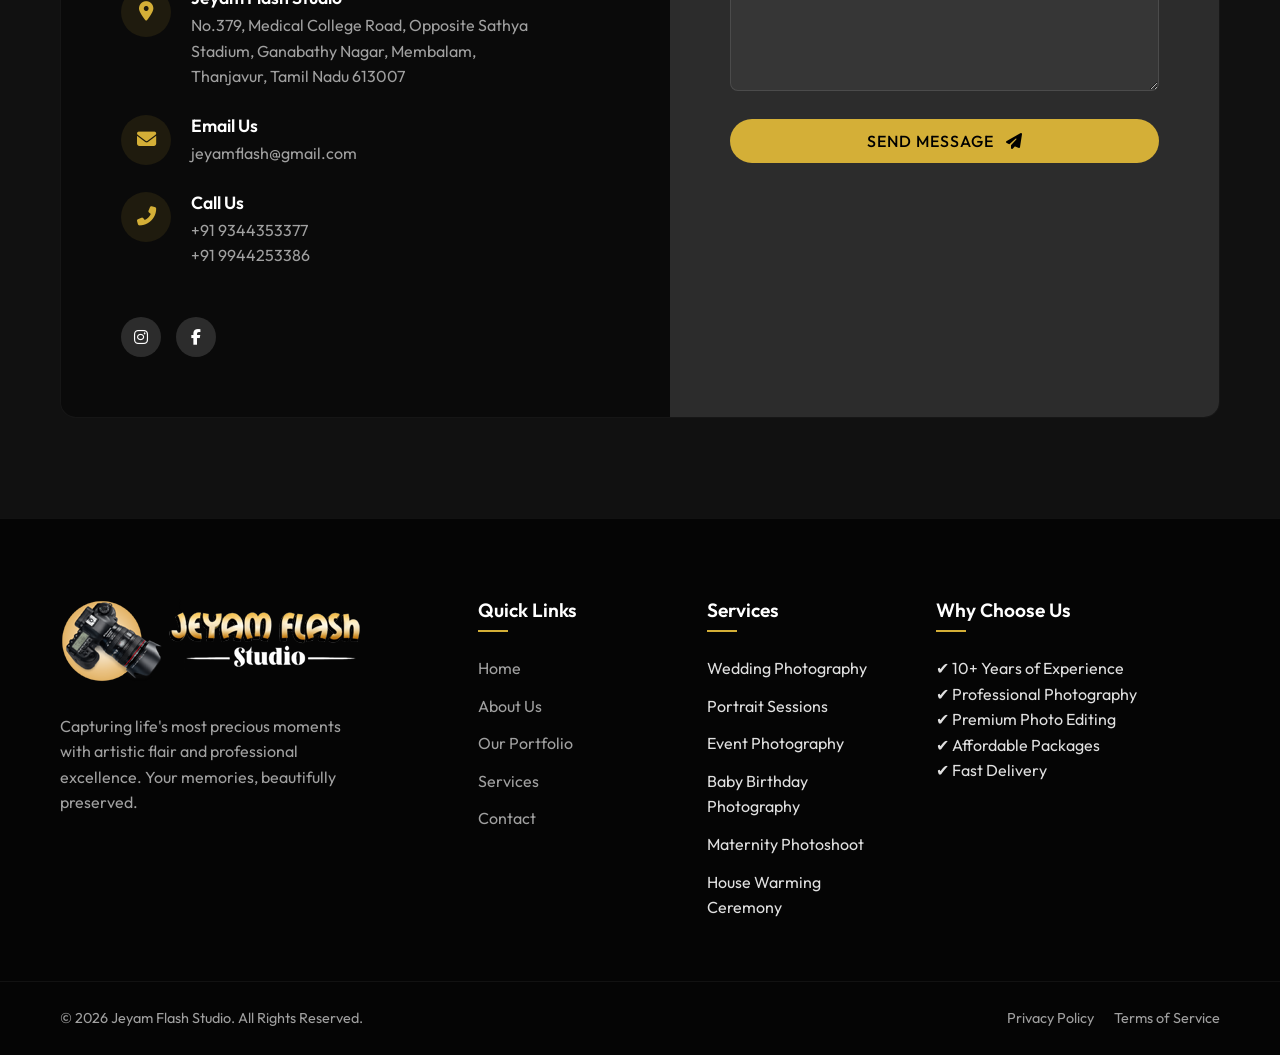
==== commit 64127e0c: "Update index.html" ====
--- a/index.html
+++ b/index.html
@@ -79,7 +79,7 @@
     <nav class="navbar">
         <div class="nav-container">
             <a href="index.html" class="logo">
-                <img src="logo.png" alt="logo-png-transparent" width="300" height="83" loading="lazy" style="max-width:100%;height:auto;">
+                <img src="logo.png" alt="logo-png-transparent" width="200" height="58" loading="lazy" style="max-width:100%;height:auto;">
             </a>
             
             <div class="menu-btn">
--- a/style.css
+++ b/style.css
@@ -256,7 +256,7 @@
     top: 0;
     left: 0;
     width: 100%;
-    padding: 20px 0;
+    padding: 15px 40px;
     z-index: 99999;
     transition: var(--transition-fast);
 }
@@ -271,12 +271,12 @@
 }
 
 .nav-container {
-    max-width: var(--container-width);
+    max-width: 1400px;
     margin: 0 auto;
     padding: 0 20px;
     display: flex;
+    align-items: center;
     justify-content: space-between;
-    align-items: center;
 }
 
 .logo {
@@ -289,7 +289,7 @@
 }
 
 .nav-logo {
-    height: 64px;
+    height: 220px;
     width: auto;
     display: block;
 }
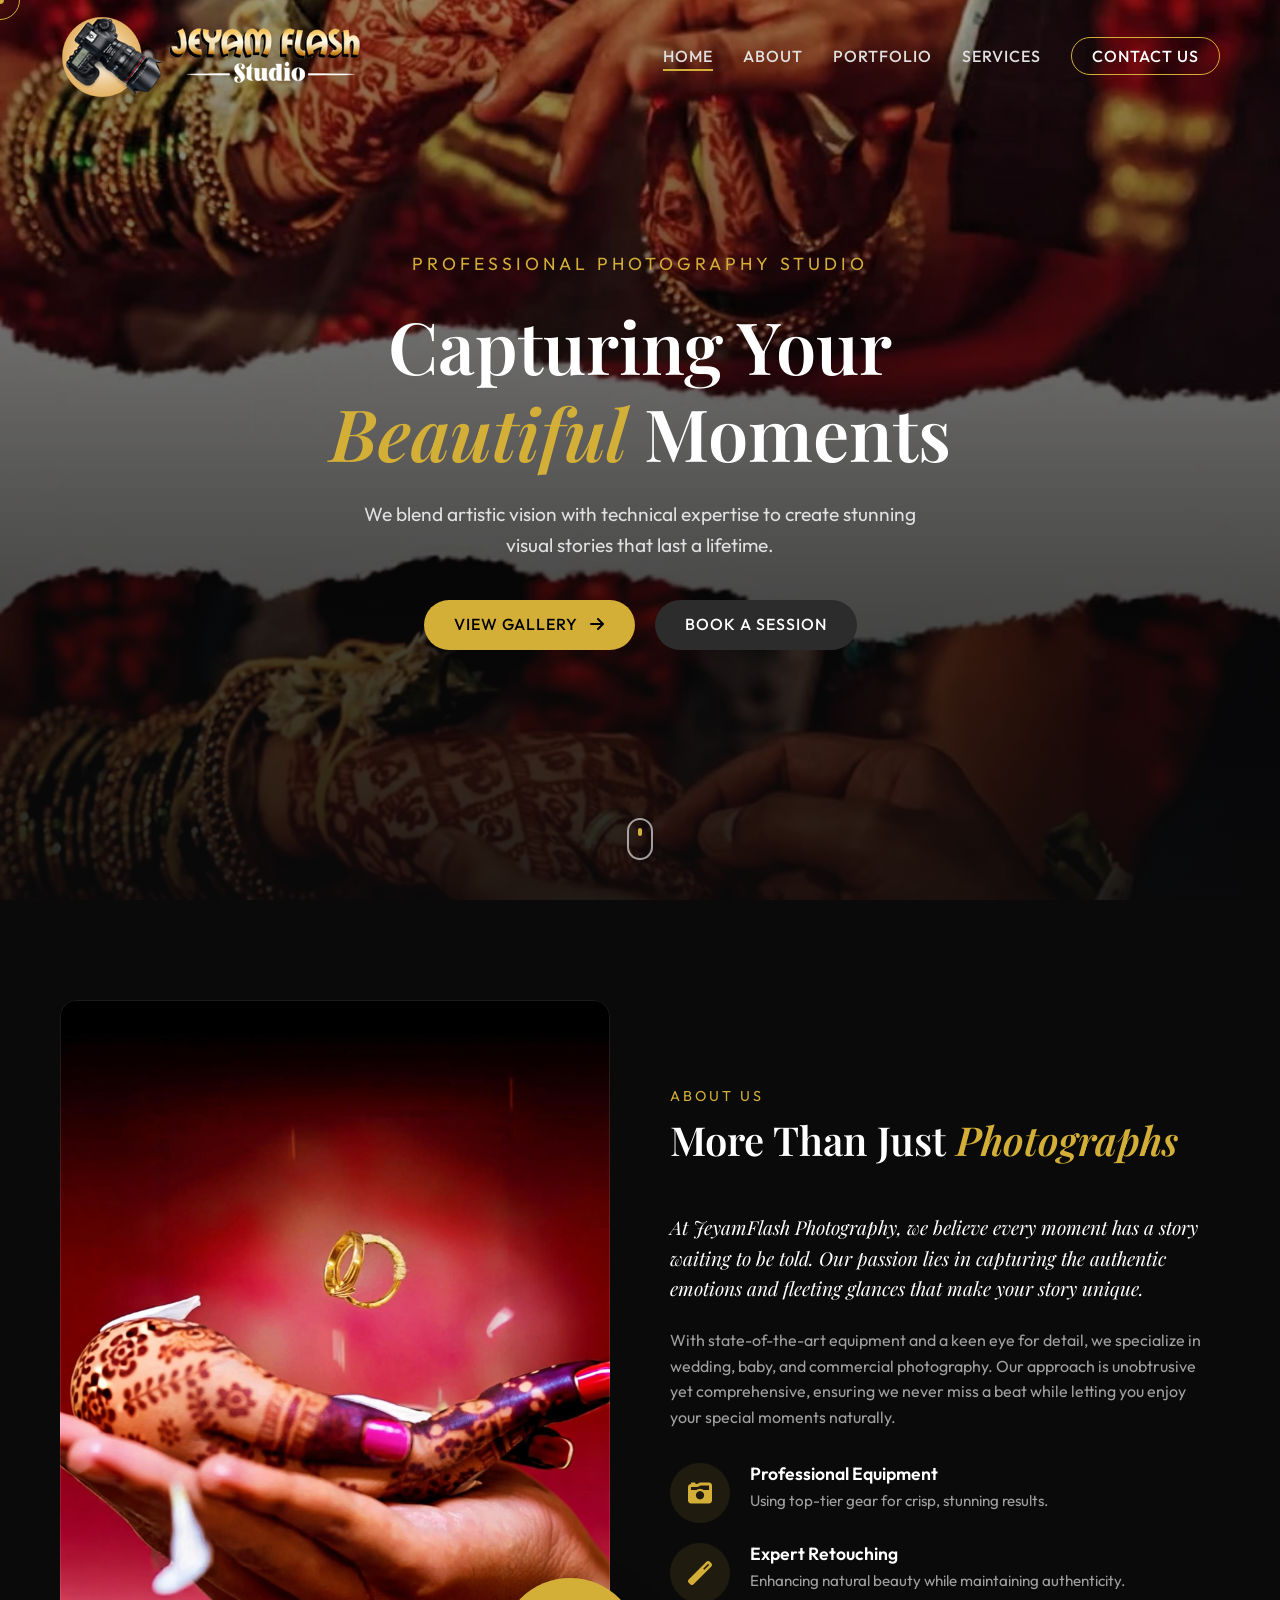
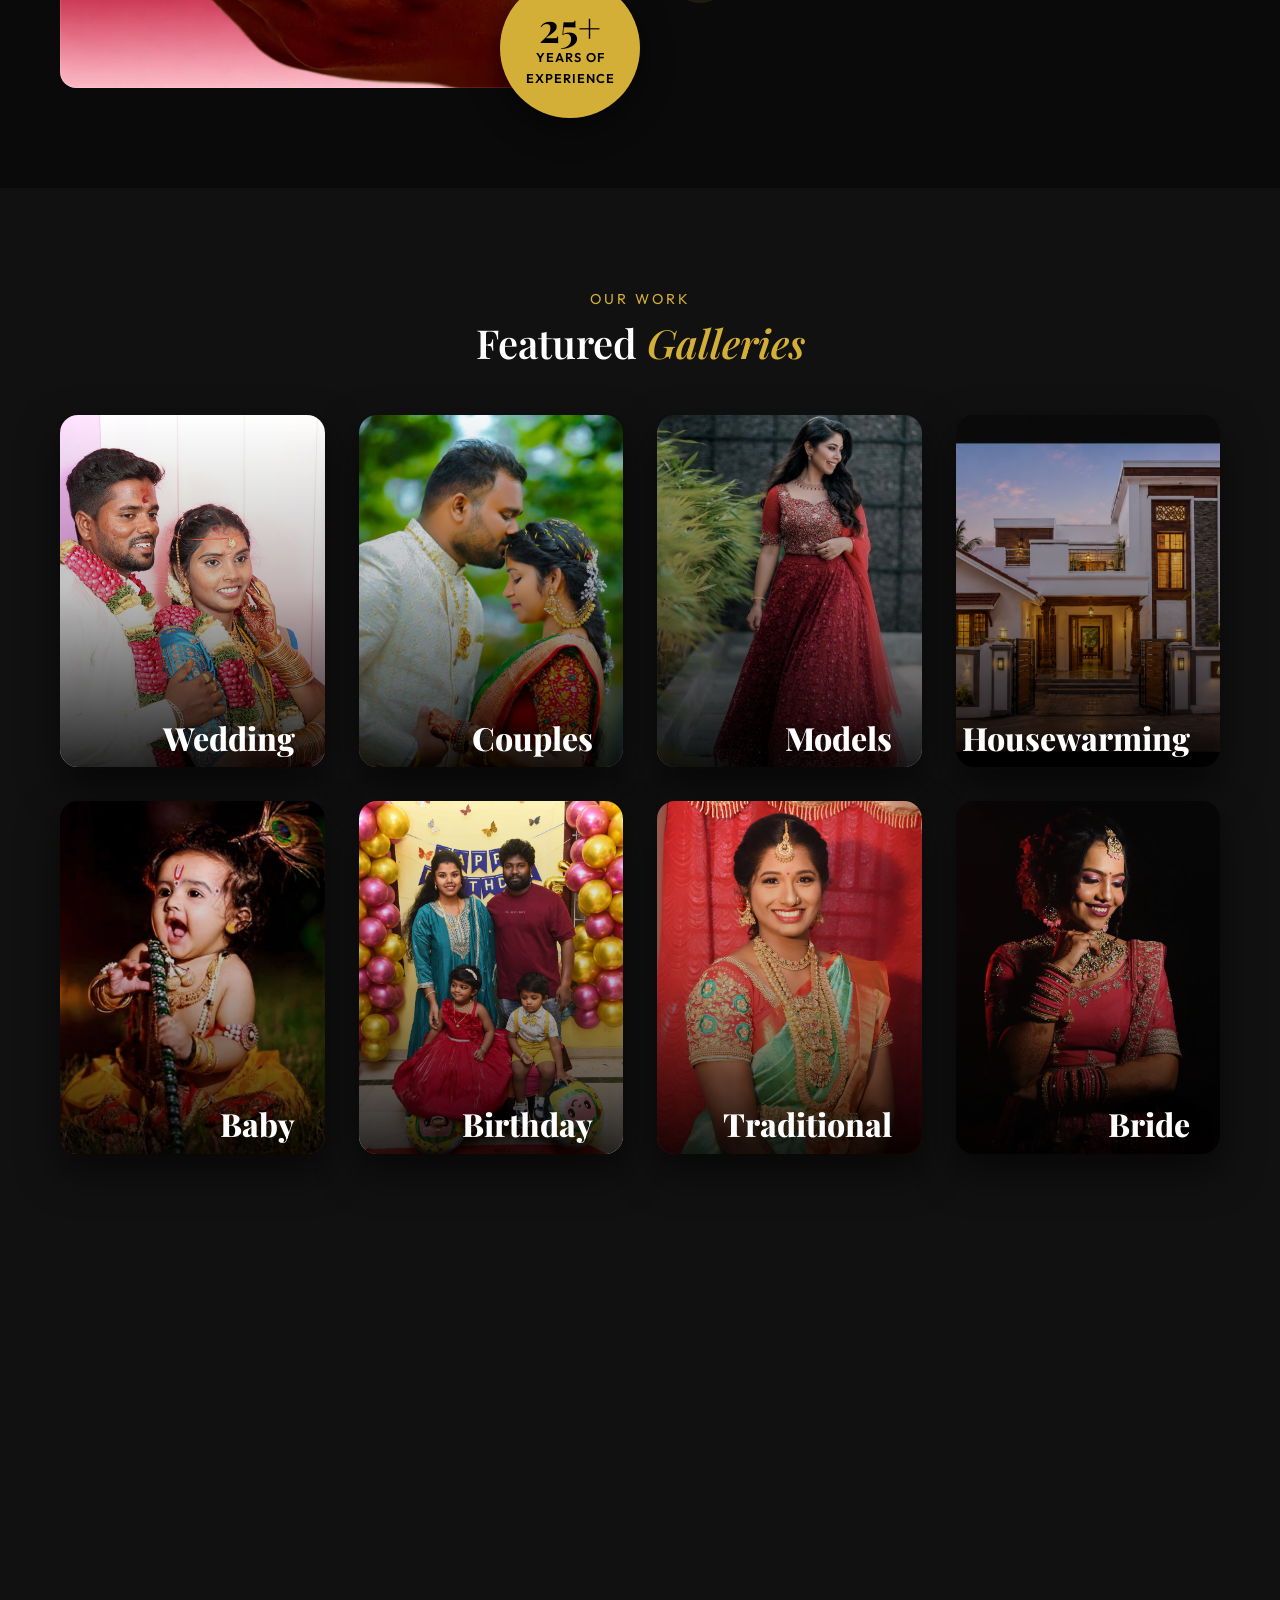
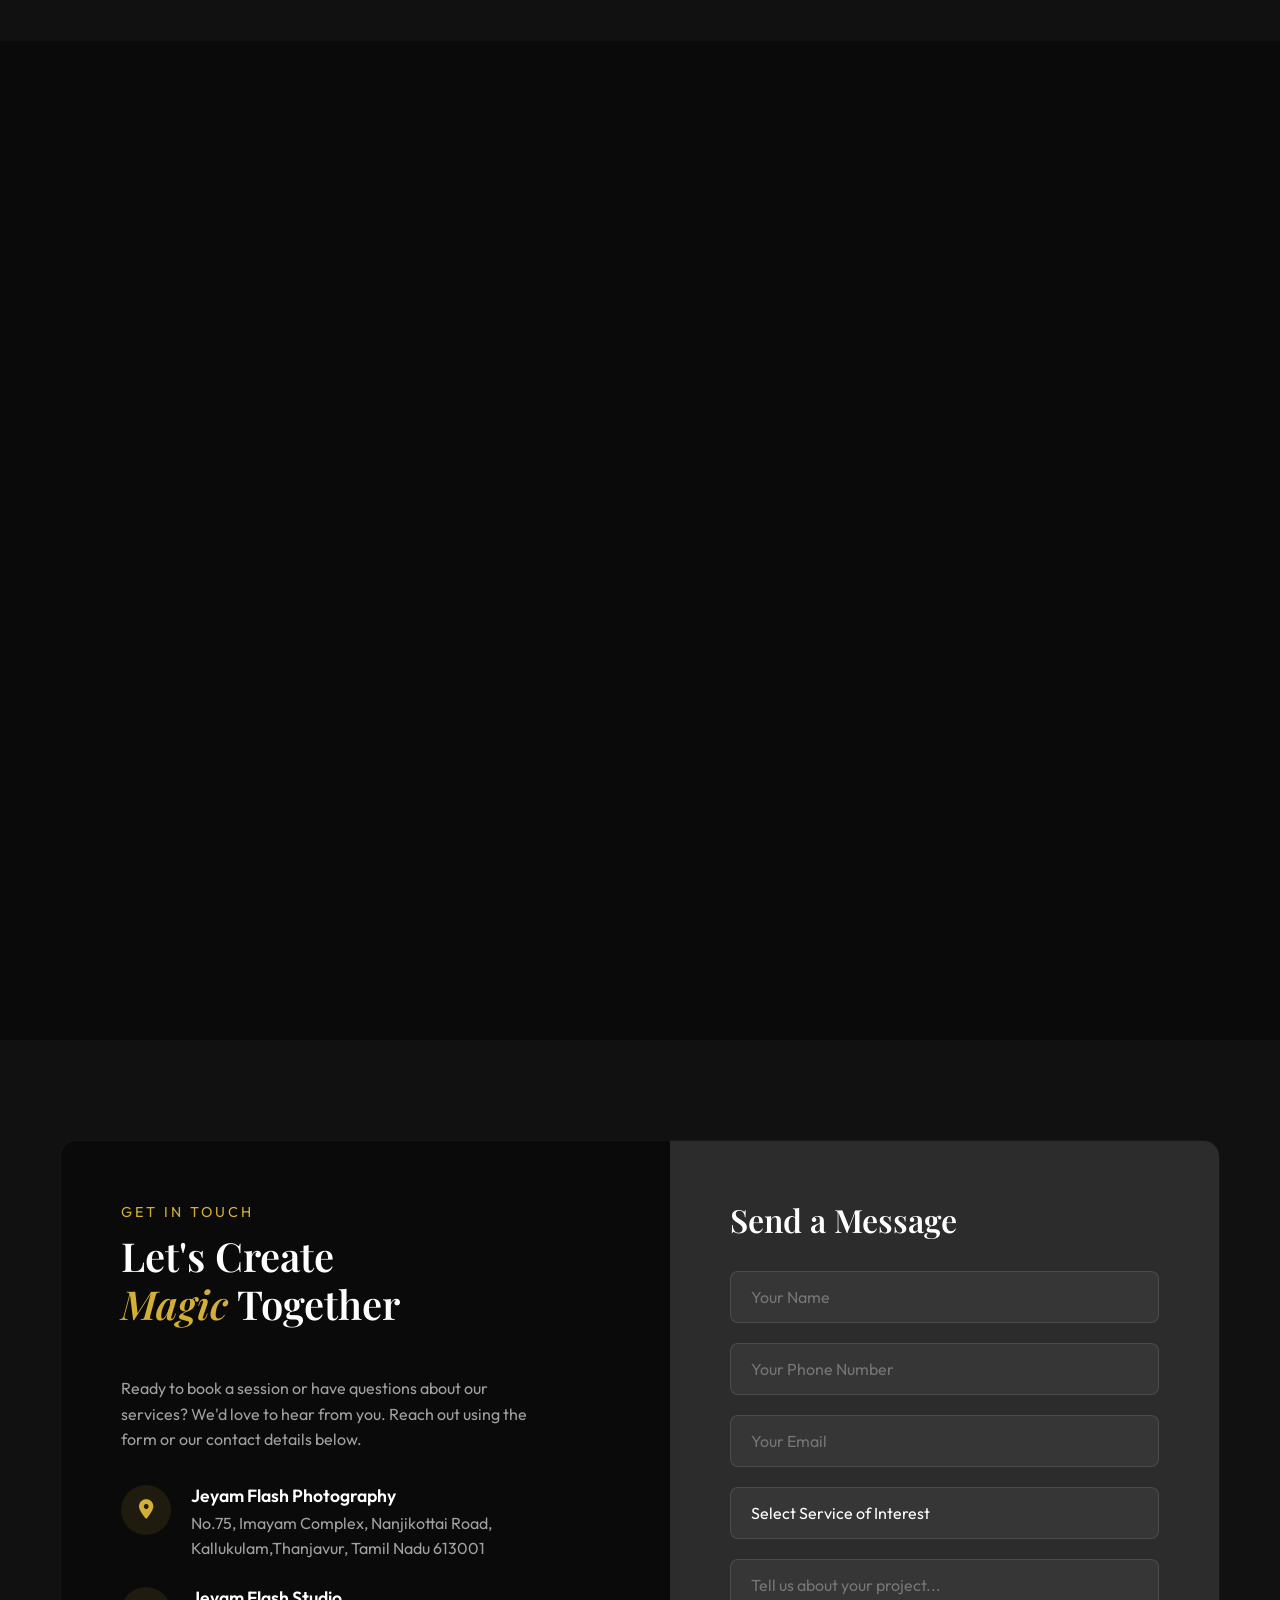
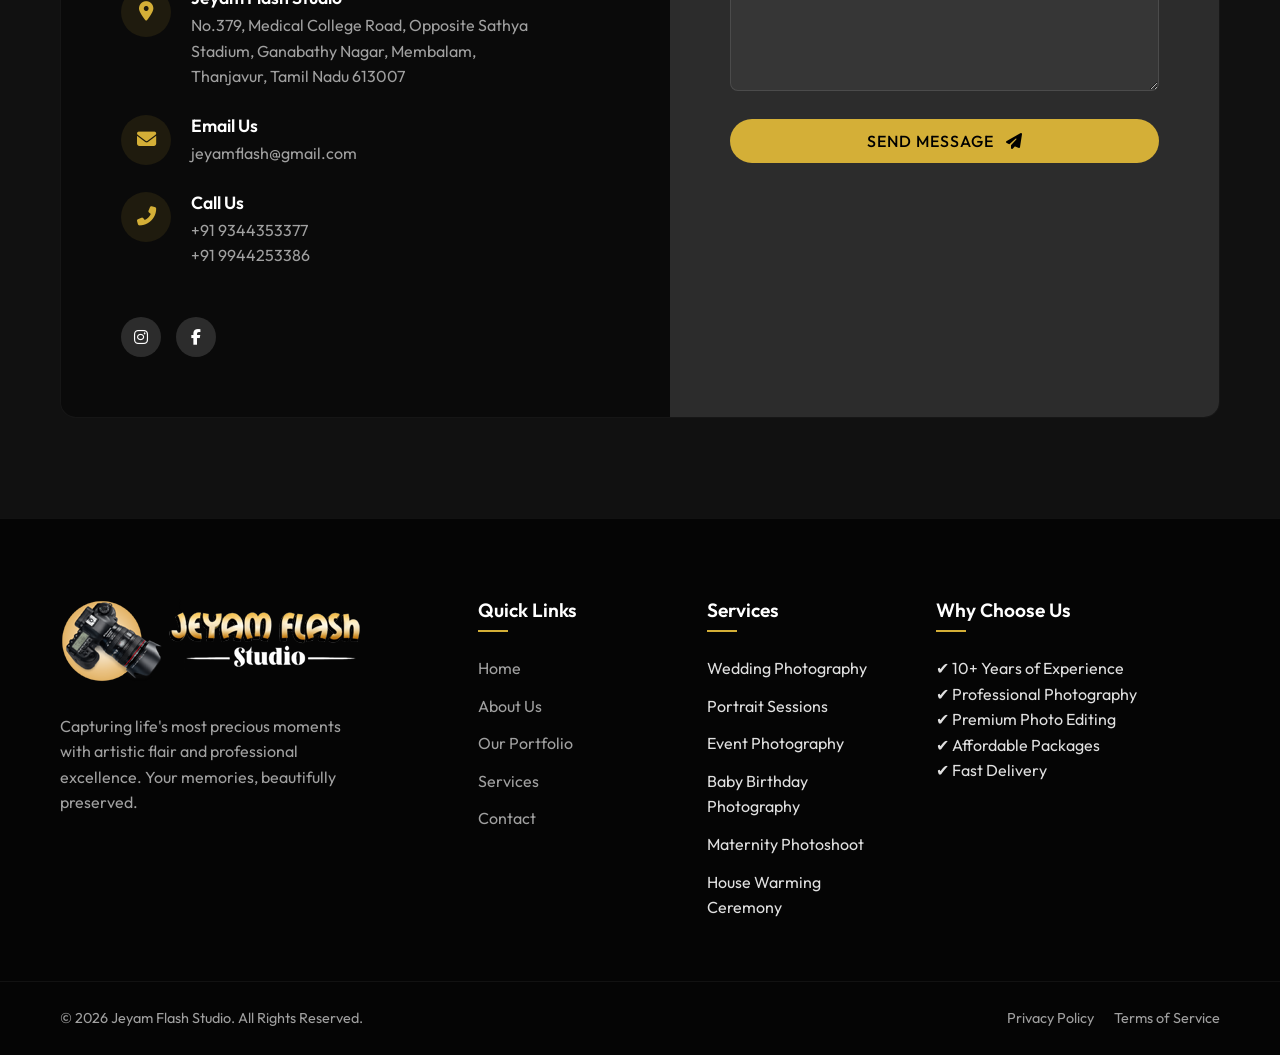
==== commit 44eba36b: "Add files via upload" ====
--- a/index.html
+++ b/index.html
@@ -79,7 +79,7 @@
     <nav class="navbar">
         <div class="nav-container">
             <a href="index.html" class="logo">
-                <img src="logo.png" alt="logo-png-transparent" width="200" height="58" loading="lazy" style="max-width:100%;height:auto;">
+                <img src="logo.png" alt="logo-png-transparent" width="300" height="83" loading="lazy" style="max-width:100%;height:auto;">
             </a>
             
             <div class="menu-btn">
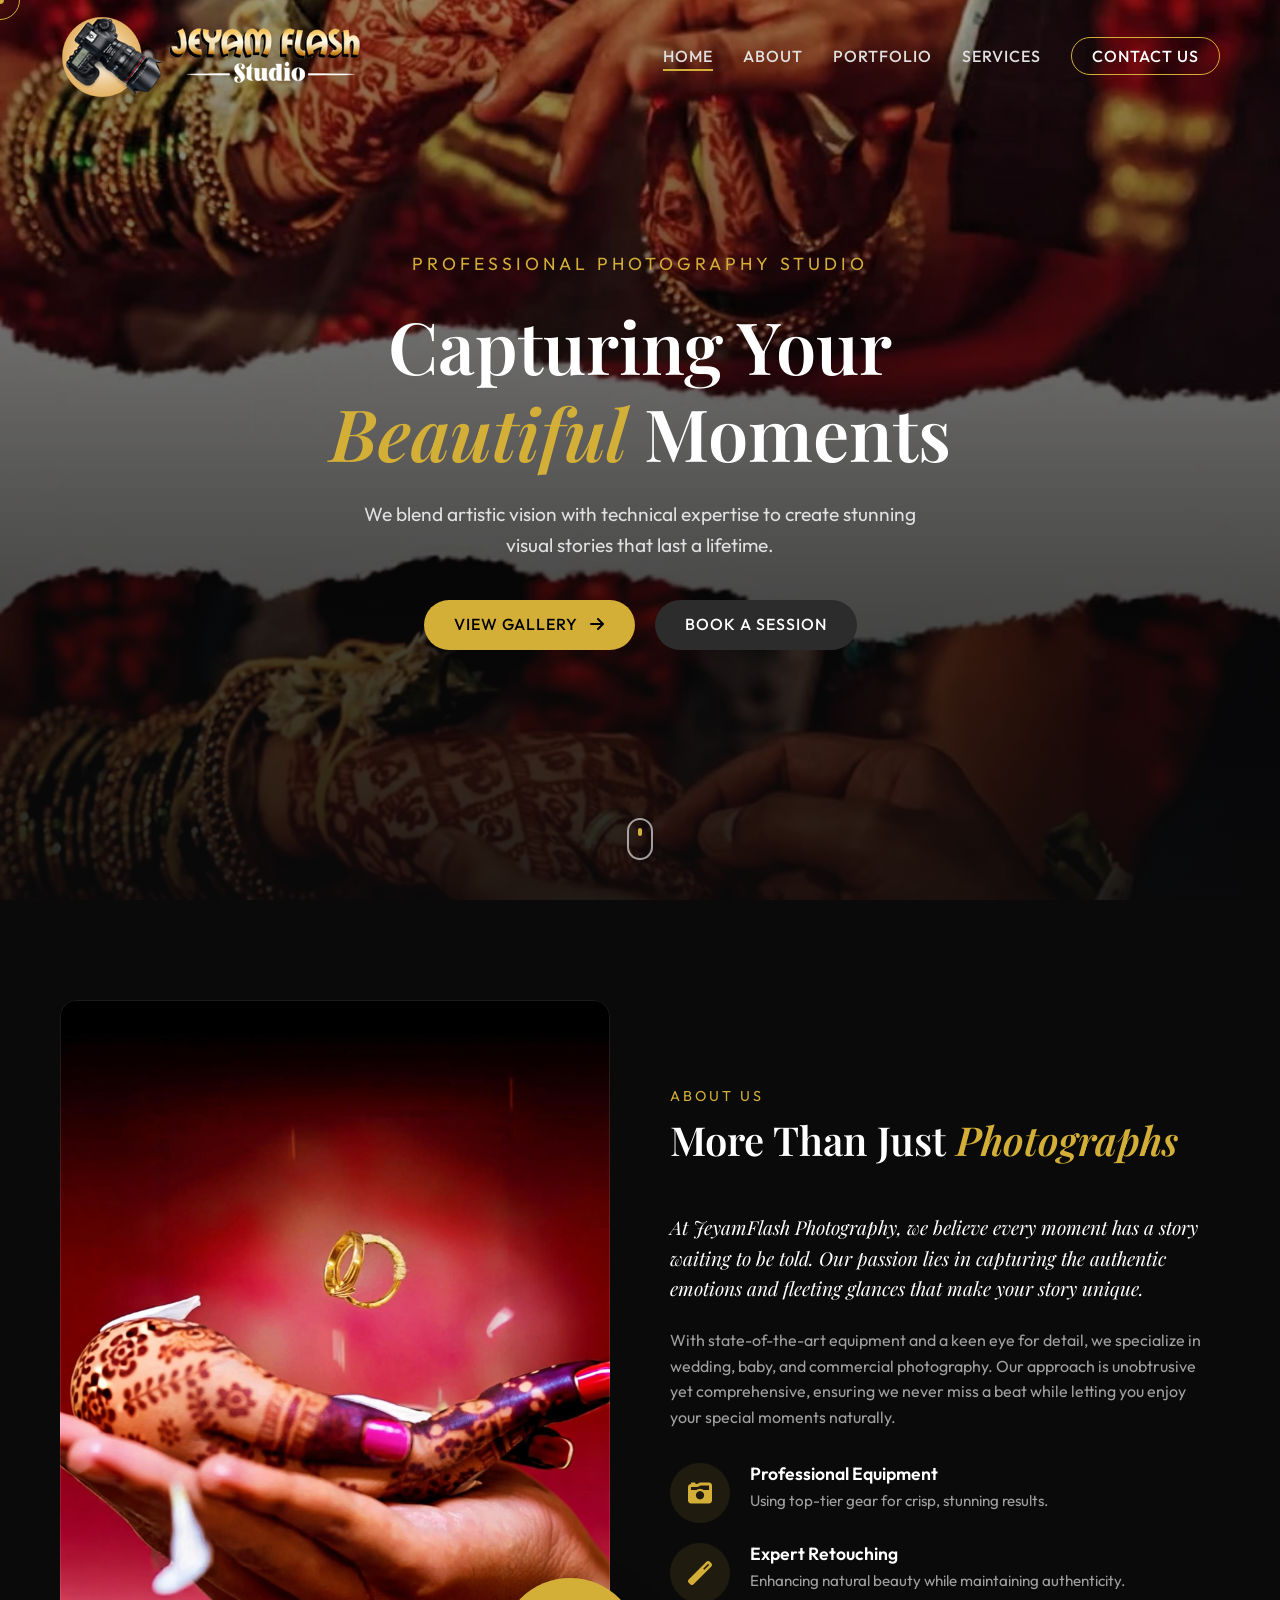
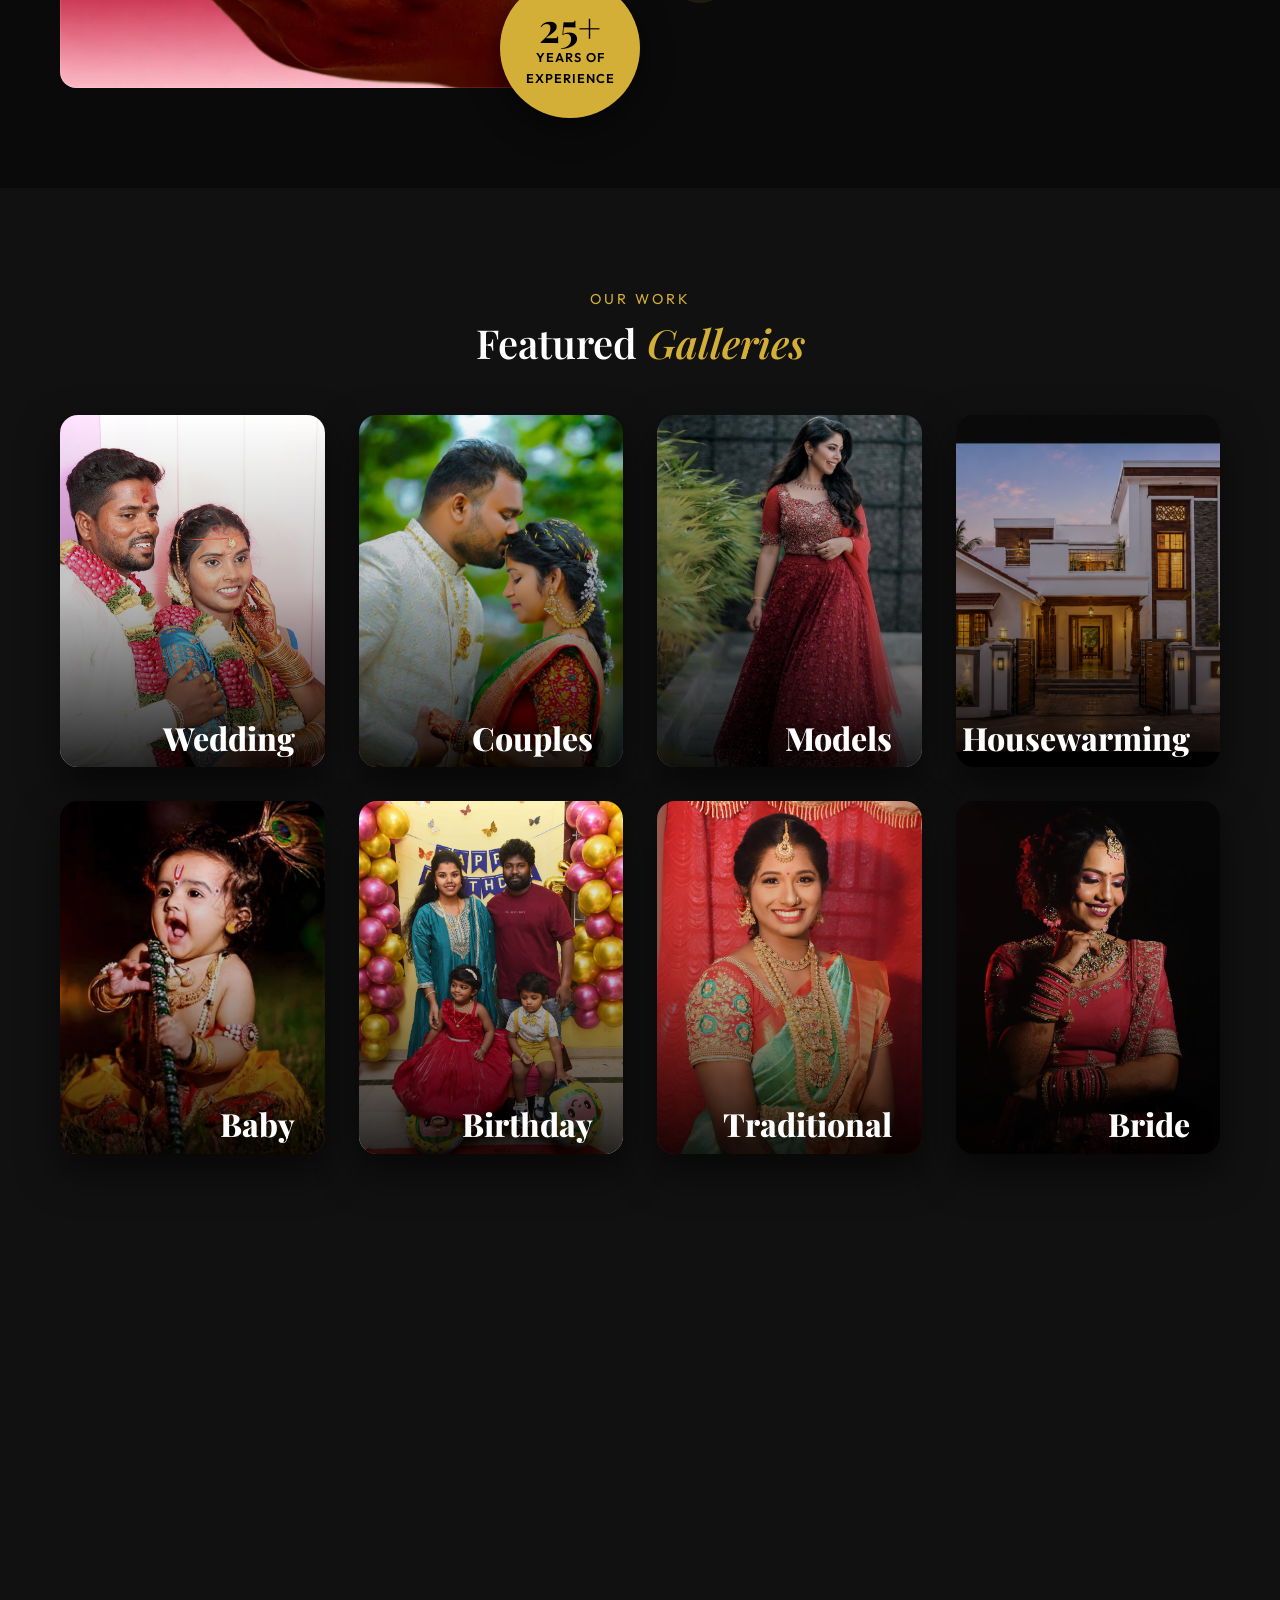
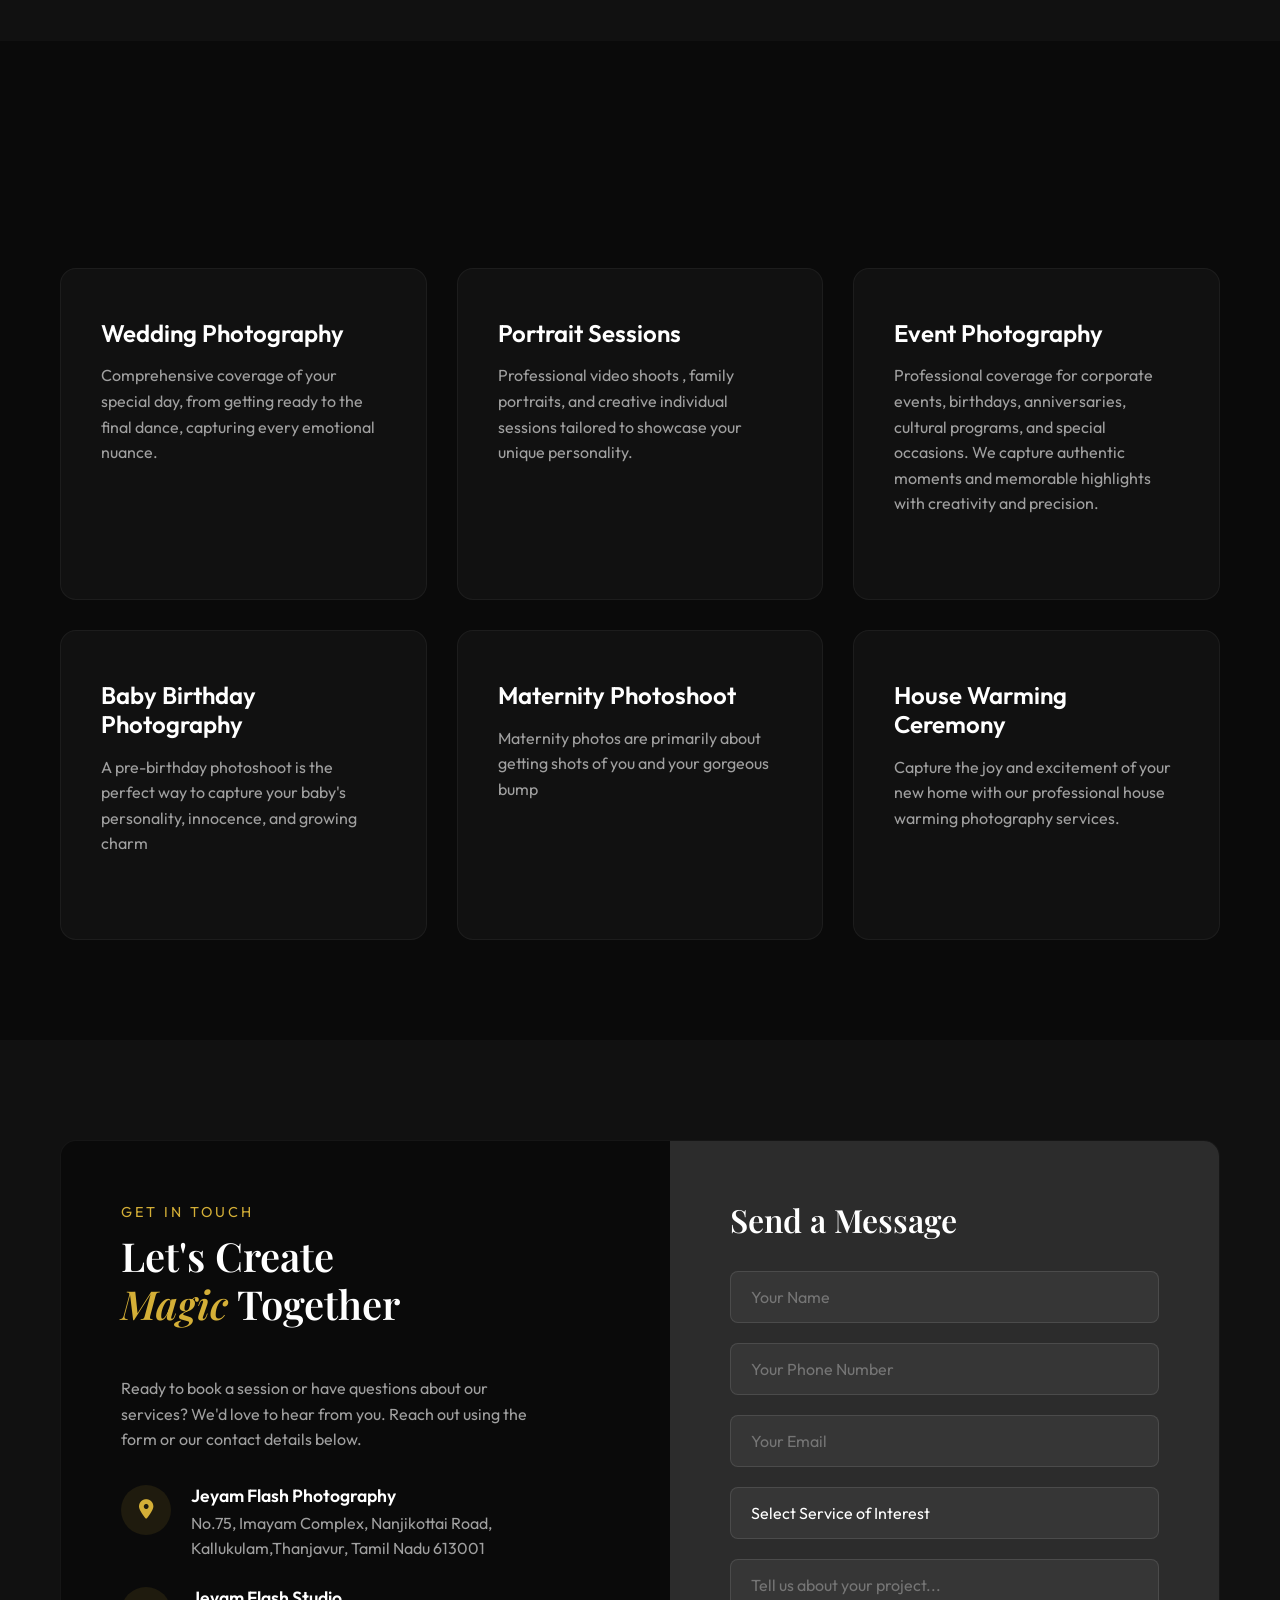
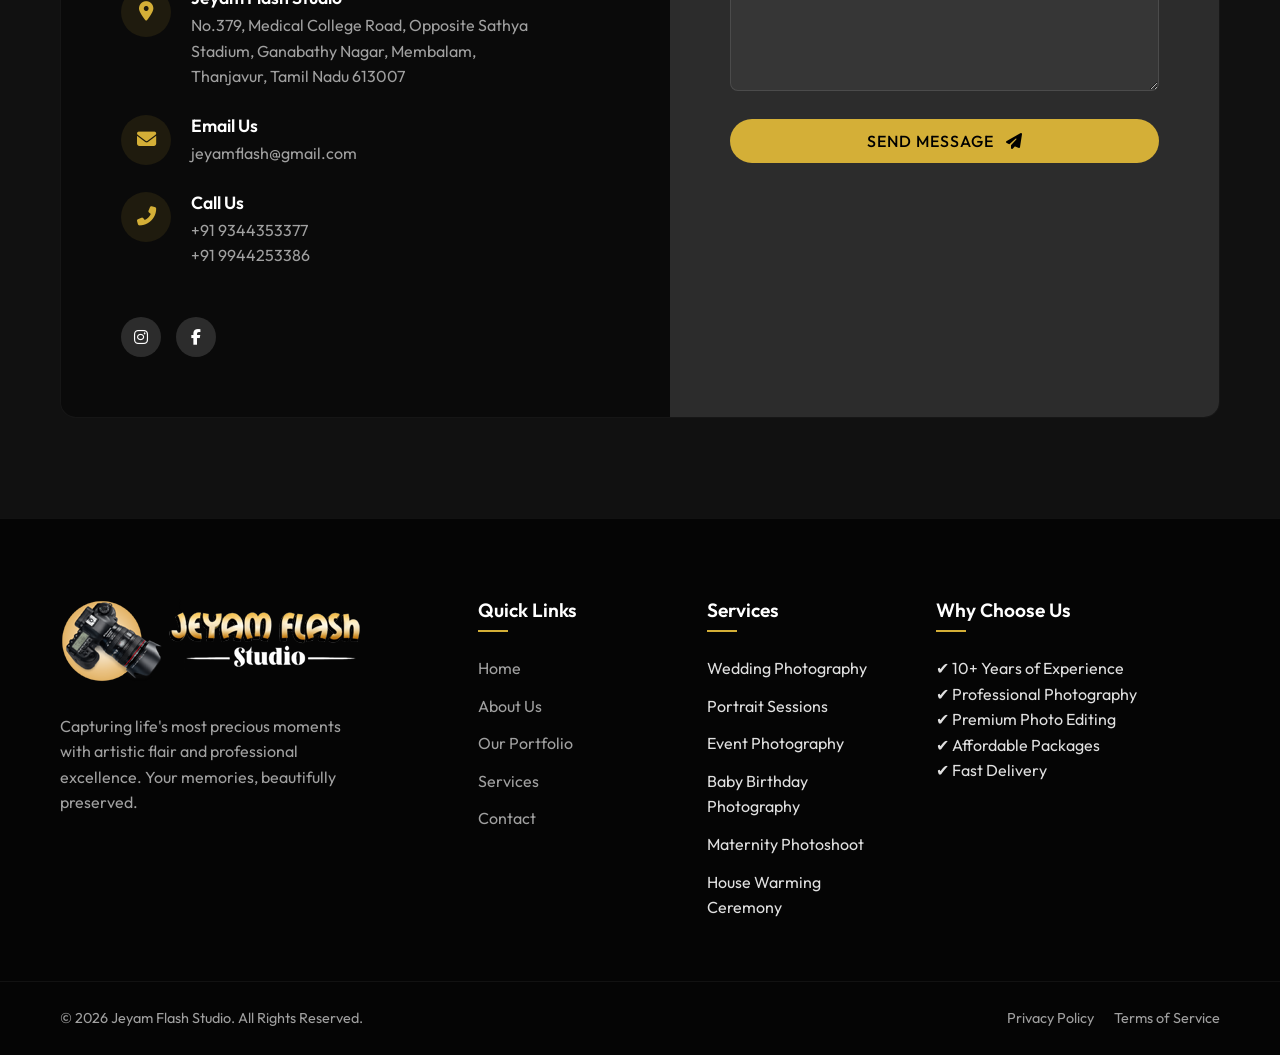
==== commit 8332facc: "Change option label from 'Other' to 'Others'" ====
--- a/index.html
+++ b/index.html
@@ -457,7 +457,7 @@
                                 <option value="baby photoshoot">Baby Photoshoot</option>
                                 <option value="maternity photoshoot">Maternity Photoshoot</option>
                                 <option value="house-warming ceremony">House Warming Ceremony</option>
-                                <option value="other">Other</option>
+                                <option value="other">Others</option>
                             </select>
                         </div>
                         <div class="form-group">
